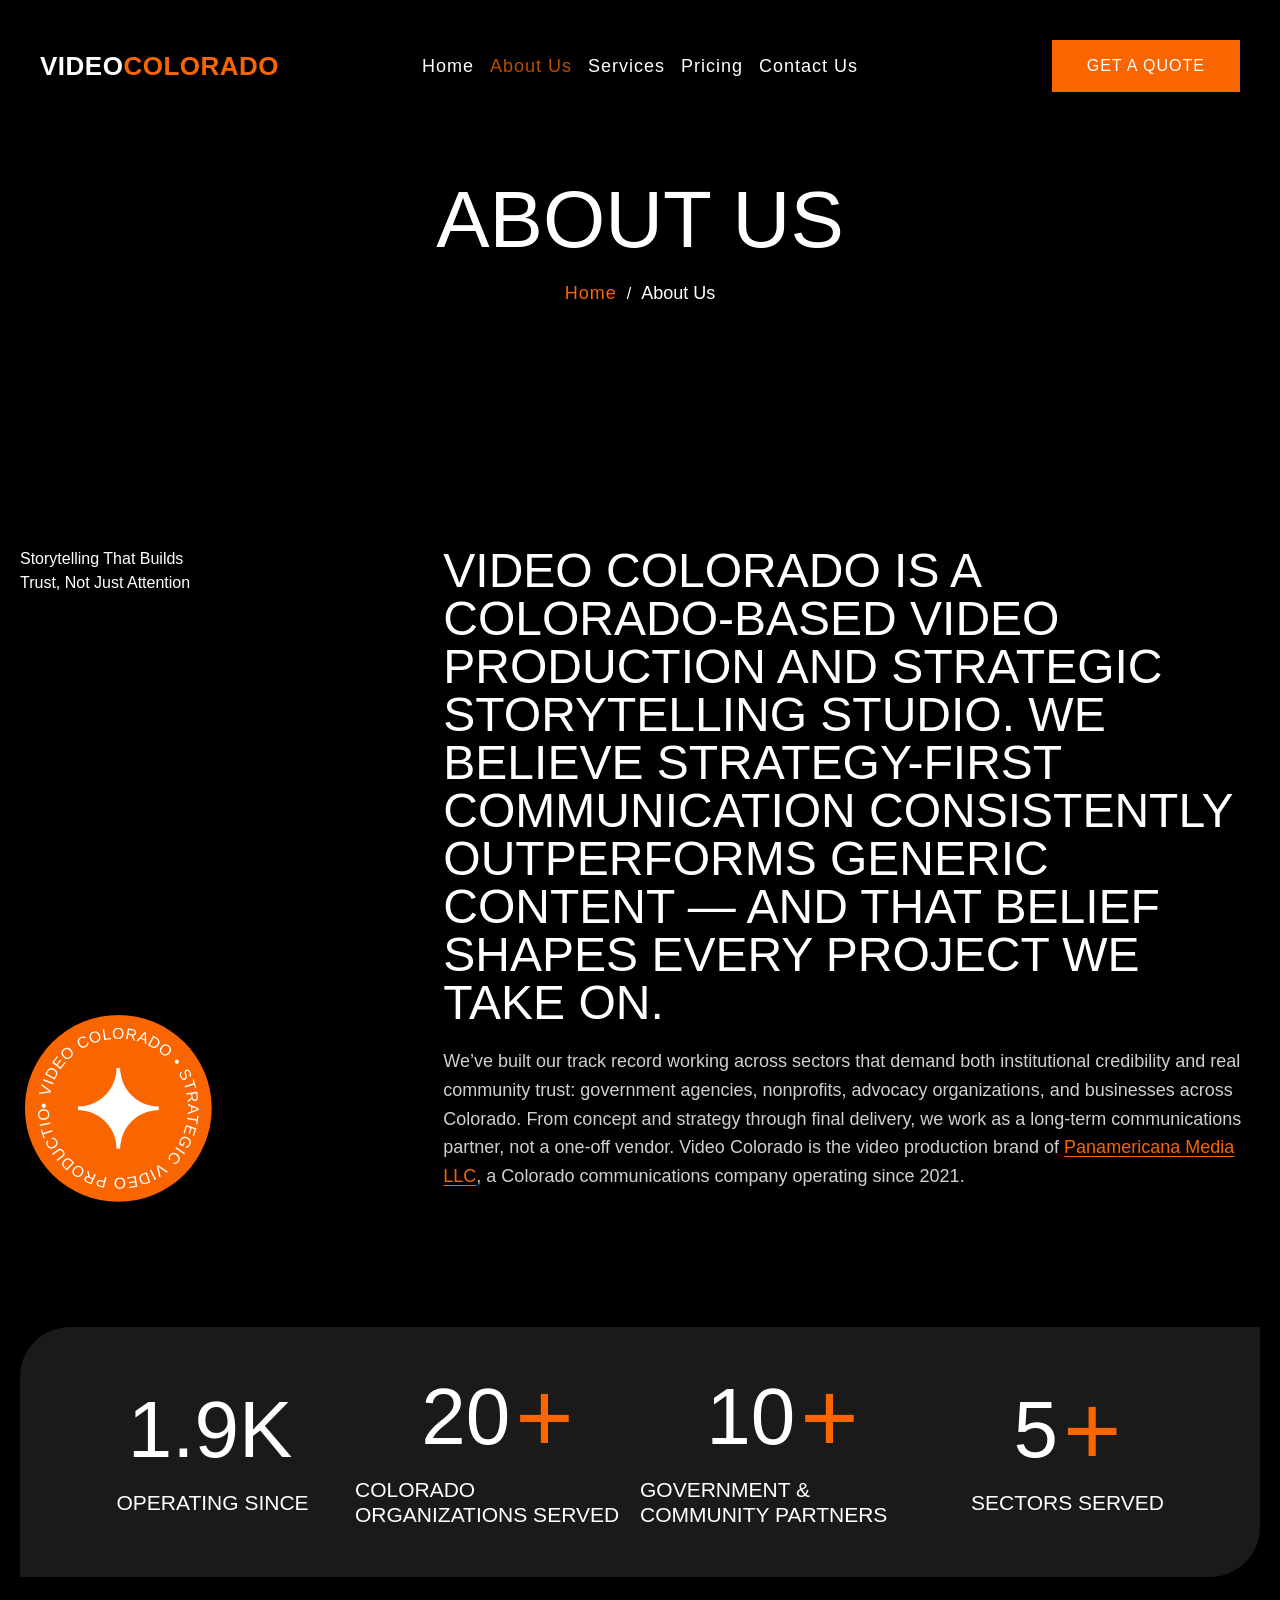
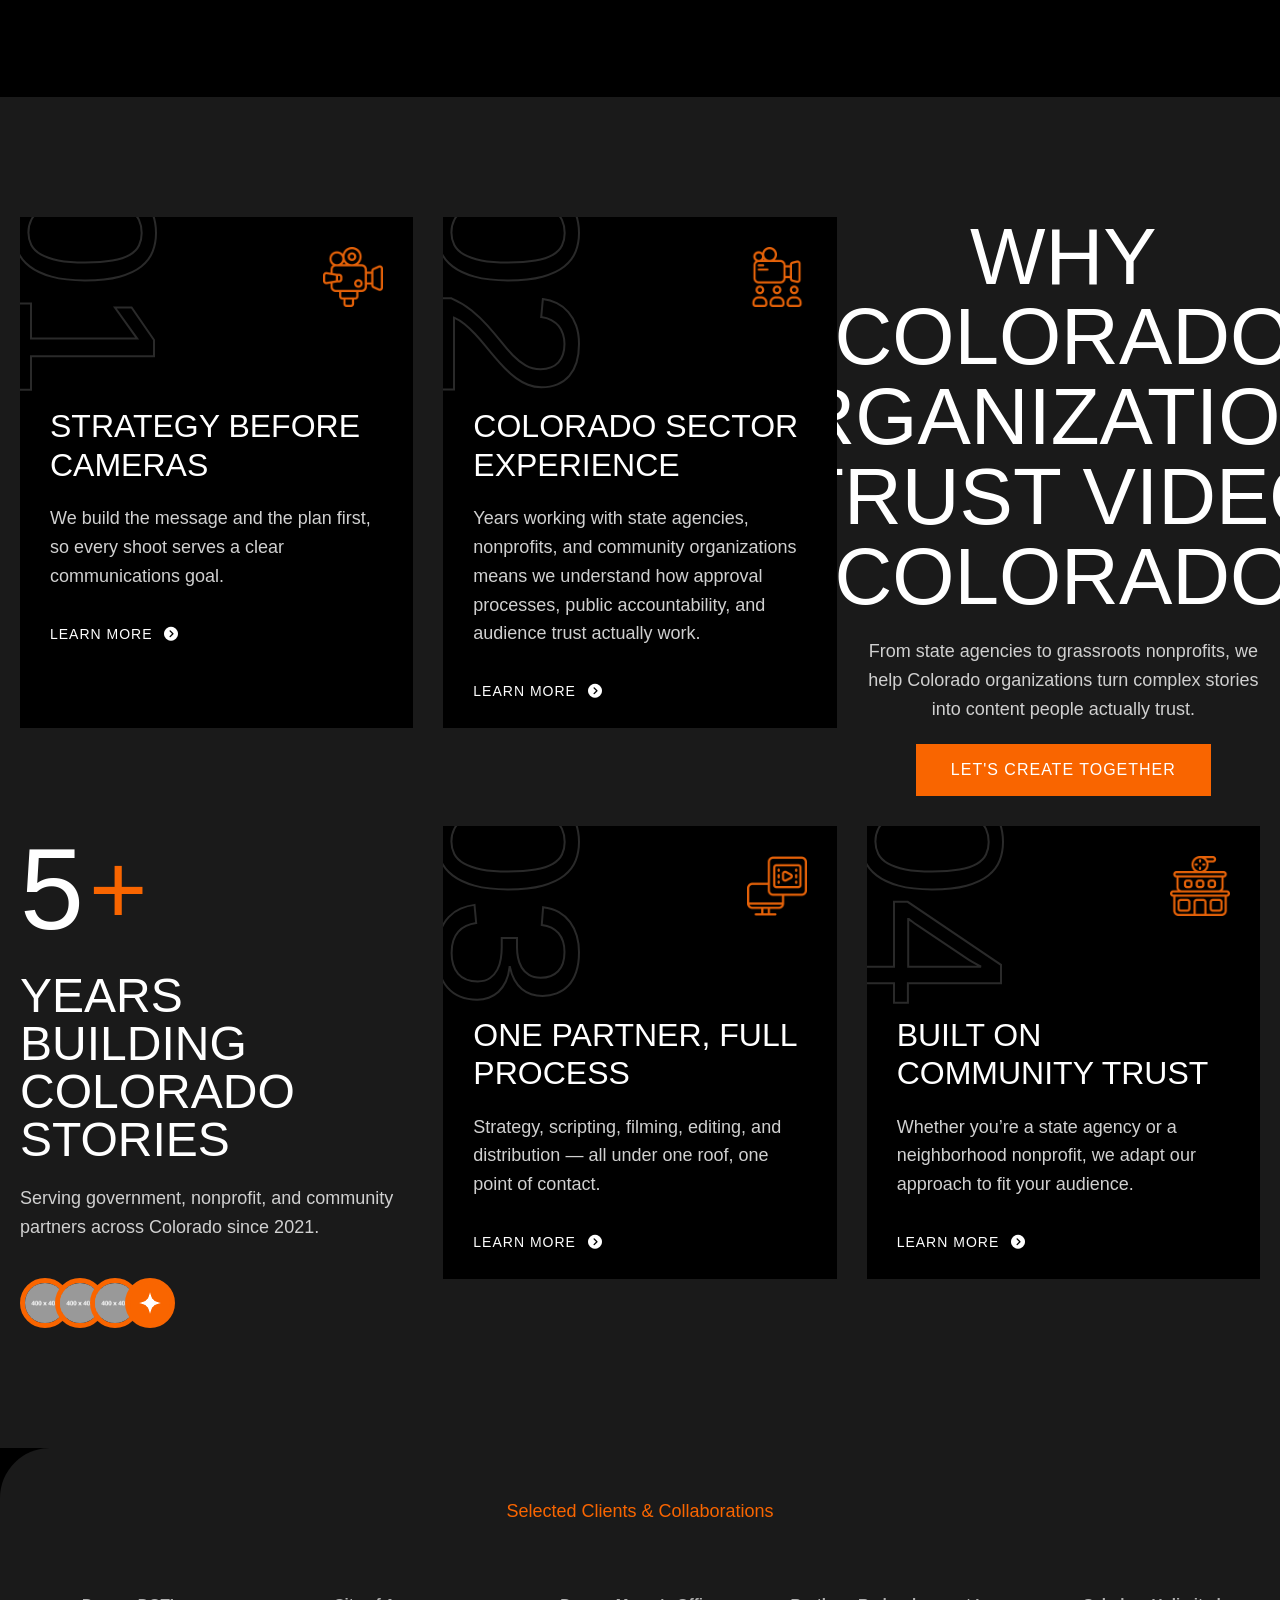
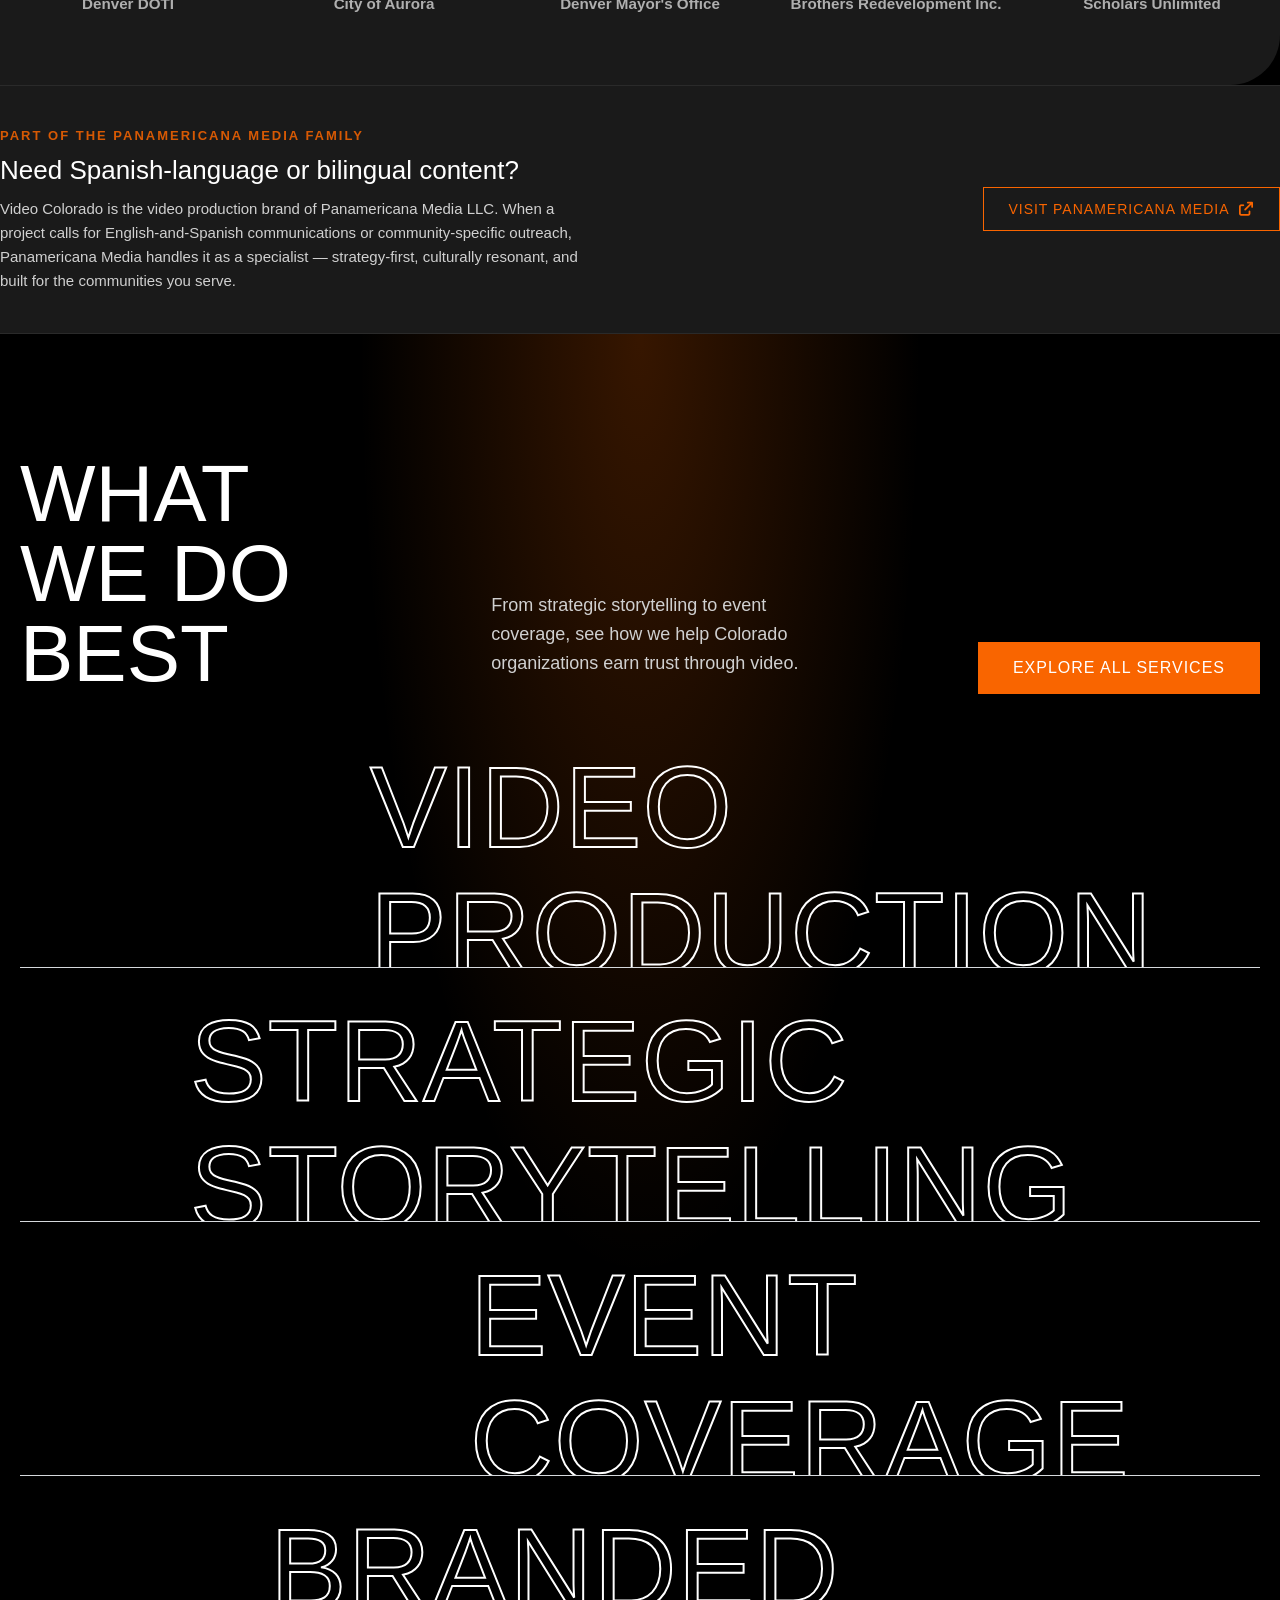
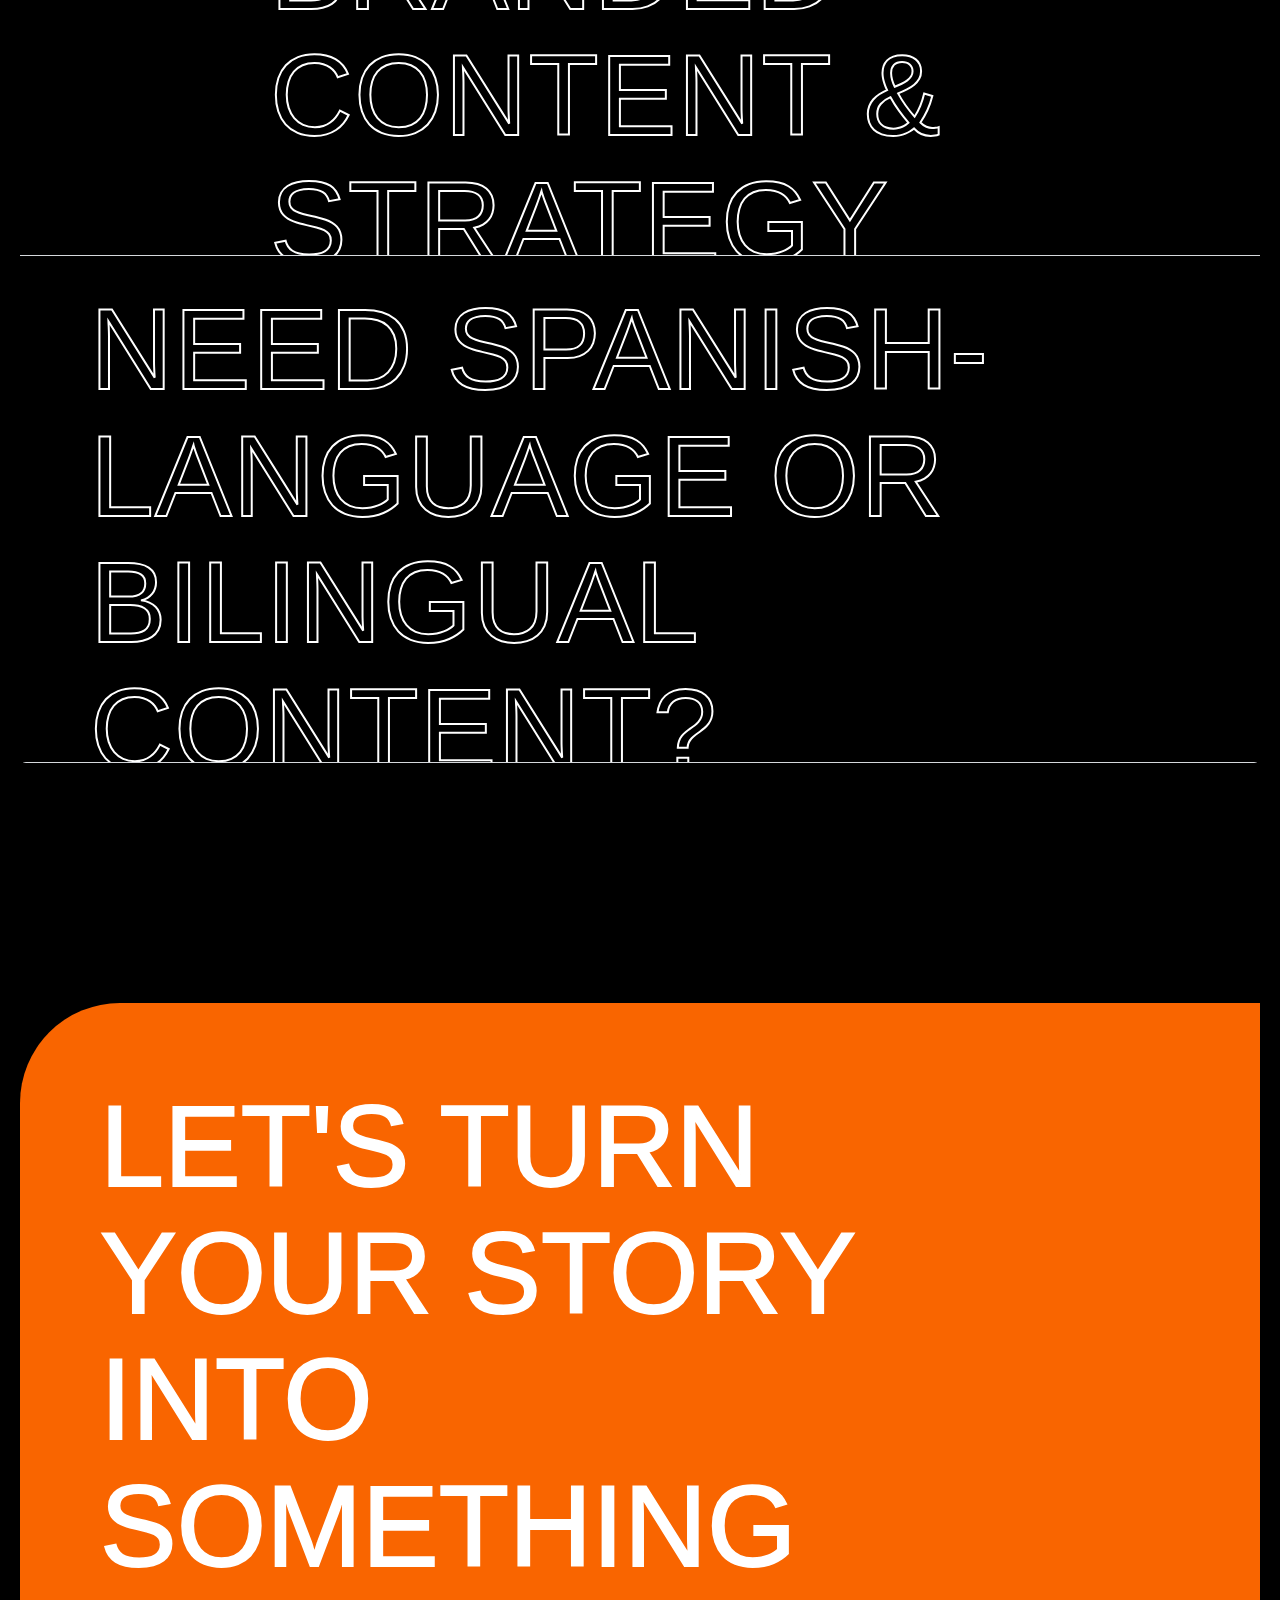
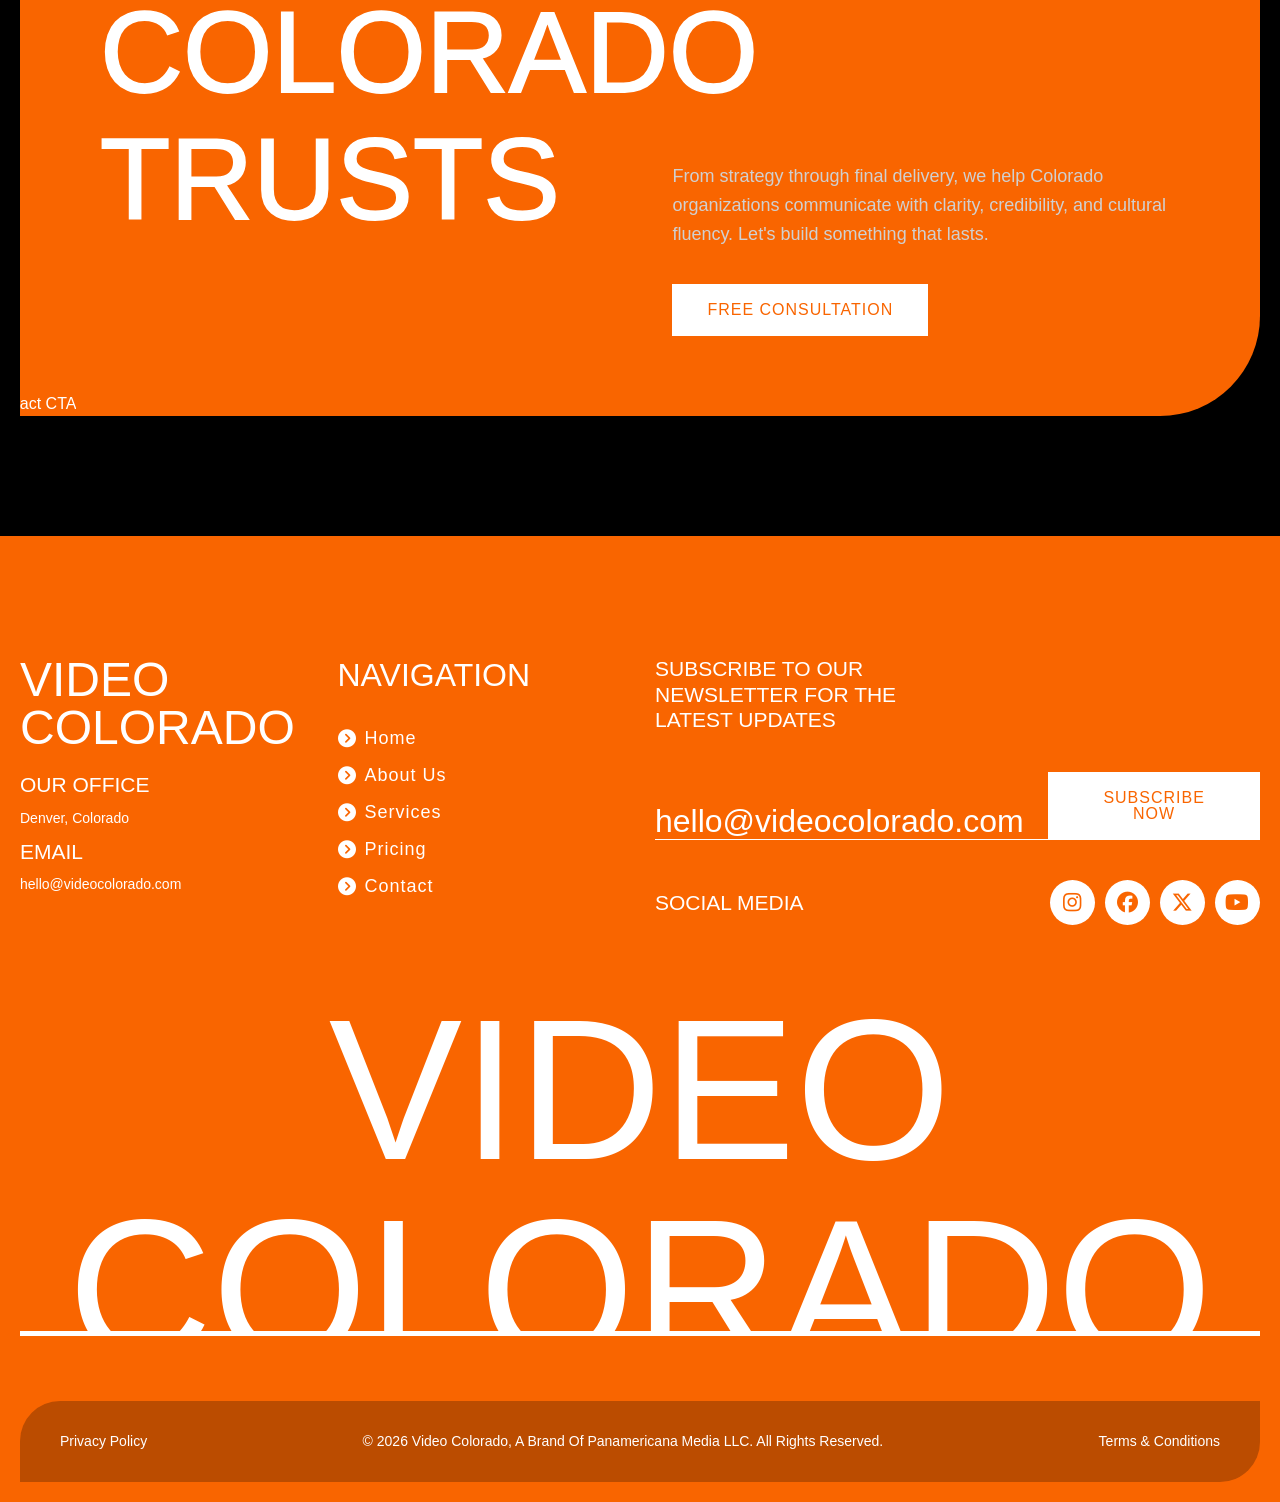
==== about.html @ 7380177c "Video Colorado Website En Version Website for Video Colorado, a DBA of Panamericana Media LLC focuse" ====
<!DOCTYPE html>
<html lang="en">
<head>
    <meta charset="UTF-8">
    <meta name="viewport" content="width=device-width, initial-scale=1.0">
    <title>About Us | Video Colorado</title>
    <link rel="stylesheet" href="./assets/css/main.css">
    <link rel="stylesheet" href="./assets/css/responsive.css">
    <link rel="icon" type="image/png" sizes="32x32" href="./assets/images/favicon-video-colorado-32.png">
    <link rel="apple-touch-icon" sizes="180x180" href="./assets/images/favicon-video-colorado-180.png">
</head>
<body>

    <!-- Header Section -->
    <header>
        <div class="navbar-container">
            <div class="hero-container">
                <nav class="navbar navbar-expand-lg">
                    <div class="navbar-nav-container">
                
                    <!-- Logo Container -->
                    <div class="logo-container">
                        <a class="navbar-brand fw-bold vc-wordmark" href="./index.html">
                            Video<span class="vc-wordmark-accent">Colorado</span>
                        </a>
                    </div>
                
                    <!-- Nav Link Container -->
                    <div class="nav-link-container">
                        <div class="collapse navbar-collapse" id="navbarNav">
                            <ul class="navbar-nav mx-auto">
                                <li class="nav-item">
                                    <a class="nav-link" href="./index.html">Home</a>
                                </li>
                                <li class="nav-item">
                                    <a class="nav-link" href="./about.html">About Us</a>
                                </li>
                                <li class="nav-item">
                                    <a class="nav-link" href="./services.html">Services</a>
                                </li>
                                <li class="nav-item">
                                    <a class="nav-link" href="./pricing.html">Pricing</a>
                                </li>
                                <li class="nav-item">
                                    <a class="nav-link" href="./contact.html">Contact Us</a>
                                </li>
                            </ul>
                        </div>
                    </div>
            
                    <button class="nav-btn" type="button" data-bs-toggle="collapse" data-bs-target="#navbarNav"
                        aria-controls="navbarNav" aria-expanded="false" aria-label="Toggle navigation">
                        <i class="fa-solid fa-bars"></i>
                    </button>
                
                    <!-- Navbar Social Container -->
                    <div class="navbar-cta-container">
                        <div>
                            <a href="./contact.html" class="btn btn-accent">Get a Quote</a>
                        </div>
                    </div>
                
                    </div>
                </nav>
            </div>
        </div>
    </header>

    <!-- Sidebar Section -->
    <aside>
        <div class="sidebar-overlay"></div>
        <div class="sidebar">
            <div class="sidebar-header">
                <div class="logo vc-wordmark">
                    Video<span class="vc-wordmark-accent">Colorado</span>
                </div>
                <button class="close-btn"><span>X</span></button>
            </div>
            <ul class="menu">
                <li><a href="./index.html">Home</a></li>
                <li><a href="./about.html">About Us</a></li>
                <li><a href="./services.html">Services</a></li>
                <li><a href="./pricing.html">Pricing</a></li>
                <li class="below-dropdown"><a href="./contact.html">Contact Us</a></li>
            </ul>
        </div>
    </aside>

    <!-- Main Section -->
    <main>
        <!-- Banner Inner Section -->
        <section class="section banner-inner about-banner">
            <div class="banner-overlay"></div>
            <div class="hero-container">
                <div class="banner-inner-container">
                    <h2>About Us</h2>
                    <nav class="breadcrumb">
                        <a href="./index.html" class="breadcrumb-item">Home</a>
                        <span class="separator">/</span>
                        <span class="breadcrumb-item current">About Us</span>
                    </nav>
                </div>
            </div>
        </section>

        <!-- About Section -->
        <section class="section">
            <div class="hero-container">
                <div class="row row-cols-md-2 row-cols-1 grid-spacer-3">
                    <div class="col col-md-4">
                        <div class="d-flex flex-row flex-md-column gspace-2 align-items-end align-items-md-start justify-content-between w-100 h-100">
                            <span class="about-tagline">
                                Storytelling That Builds Trust, Not Just Attention
                            </span>
    
                            <div class="about-circle-logo-container">
                                <div class="about__circle-logo">
                                    <svg viewBox="0 0 200 200" xmlns="http://www.w3.org/2000/svg" role="img" aria-labelledby="circleLogoTitle">
                                        <title id="circleLogoTitle">Video Colorado Logo</title>
                                        <defs>
                                            <path id="textcircle" d="M100,100 m-80,0 a80,80 0 1,1 160,0 a80,80 0 1,1 -160,0" />
                                        </defs>
                            
                                        <circle cx="100" cy="100" r="95"></circle>
                            
                                        <text dy="5">
                                            <textPath xlink:href="#textcircle" class="about__circle-logo-title" startOffset="0%">
                                                • VIDEO COLORADO • STRATEGIC VIDEO PRODUCTION • STORYTELLING THAT BUILDS TRUST
                                            </textPath>
                                        </text>
                            
                                        <g transform="translate(100 100)">
                                            <image
                                                href="./assets/images/Gp-1.png"
                                                class="about__circle-logo-image"
                                                width="160"
                                                height="160"
                                                x="-80"
                                                y="-80"
                                                preserveAspectRatio="xMidYMid meet"
                                            />
                                        </g>
                                    </svg>
                                </div>
                            </div>
                        </div>
                    </div>
                    <div class="col col-md-8">
                        <div class="d-flex flex-column gspace-2">
                            <h3>
                                Video Colorado is a Colorado-based video production and strategic storytelling studio.
                                We believe strategy-first communication consistently outperforms generic content &mdash; and that belief shapes every project we take on.
                            </h3>
                            <p>
                                We&rsquo;ve built our track record working across sectors that demand both institutional credibility and real community trust: government agencies, nonprofits, advocacy organizations, and businesses across Colorado.
                                From concept and strategy through final delivery, we work as a long-term communications partner, not a one-off vendor.
                                Video Colorado is the video production brand of <a href="https://www.panamericana.media" target="_blank" rel="noopener" class="accent-link">Panamericana Media LLC</a>, a Colorado communications company operating since 2021.
                            </p>
                        </div>
                    </div>
                </div>
            </div>
        </section>

        <!-- Achievement Section -->
        <section class="section pt-0">
            <div class="hero-container">
                <div class="achievement-container">
                    <div class="achievement-content">
                        <div class="achievement-stat-container">
                            <span class="achievement-stat counter" data-target="2021">00</span>
                            <span class="achievement-suffix"></span>
                        </div>
                        <h5>Operating Since</h5>
                    </div>
                    <div class="achievement-content">
                        <div class="achievement-stat-container">
                            <span class="achievement-stat counter" data-target="20">00</span>
                            <span class="achievement-suffix">+</span>
                        </div>
                        <h5>Colorado Organizations Served</h5>
                    </div>
                    <div class="achievement-content">
                        <div class="achievement-stat-container">
                            <span class="achievement-stat counter" data-target="10">00</span>
                            <span class="achievement-suffix">+</span>
                        </div>
                        <h5>Government &amp; Community Partners</h5>
                    </div>
                    <div class="achievement-content">
                        <div class="achievement-stat-container">
                            <span class="achievement-stat counter" data-target="5">00</span>
                            <span class="achievement-suffix">+</span>
                        </div>
                        <h5>Sectors Served</h5>
                    </div>
                </div>
            </div>
        </section>

        <!-- Why Trust Us Section -->
        <section class="section bg-accent-color-5">
            <div class="hero-container">
                <div class="d-flex flex-column gspace-3">
                    <div class="row row-cols-lg-2 row-cols-1 grid-spacer-3">
                        <div class="col col-lg-8 order-2 order-lg-1">
                            <div class="row row-cols-md-2 row-cols-1 grid-spacer-3">
                                <div class="col">
                                    <div class="card card-trust-us">
                                        <div class="card-number-wrapper">
                                            <div class="card-number">01</div>
                                        </div>
                                        <div class="trust-us-icon">
                                            <img src="./assets/images/Icon-5-1.png" alt="Trust Us Icon" class="img-fluid">
                                        </div>
                                        <div class="d-flex flex-column gspace-2">
                                            <h4>Strategy Before Cameras</h4>
                                            <p>We build the message and the plan first, so every shoot serves a clear communications goal.</p>
                                            <div class="trust-us-cta">
                                                <a href="./about.html">Learn More</a>
                                                <i class="fa-solid fa-chevron-circle-right"></i>
                                            </div>
                                        </div>
                                    </div>
                                </div>
                                <div class="col">
                                    <div class="card card-trust-us">
                                        <div class="card-number-wrapper">
                                            <div class="card-number">02</div>
                                        </div>
                                        <div class="trust-us-icon">
                                            <img src="./assets/images/Icon-6-1.png" alt="Trust Us Icon" class="img-fluid">
                                        </div>
                                        <div class="d-flex flex-column gspace-2">
                                            <h4>Colorado Sector Experience</h4>
                                            <p>Years working with state agencies, nonprofits, and community organizations means we understand how approval processes, public accountability, and audience trust actually work.</p>
                                            <div class="trust-us-cta">
                                                <a href="./about.html">Learn More</a>
                                                <i class="fa-solid fa-chevron-circle-right"></i>
                                            </div>
                                        </div>
                                    </div>
                                </div>
                            </div>
                        </div>
                        <div class="col col-lg-4 order-1 order-lg-2">
                            <div class="d-flex flex-column gspace-2 text-start text-lg-center align-items-start align-items-lg-center">
                                <h2>Why Colorado Organizations Trust Video Colorado</h2>
                                <p class="mb-0">From state agencies to grassroots nonprofits, we help Colorado organizations turn complex stories into content people actually trust.</p>
                                <div>
                                    <a href="./contact.html" class="btn btn-accent">Let's Create Together</a>
                                </div>
                            </div>
                        </div>
                    </div>

                    <div class="row row-cols-lg-2 row-cols-1 grid-spacer-3">
                        <div class="col col-lg-4 order-2 order-lg-1">
                            <div class="d-flex flex-column gspace-2 justify-content-end overflow-hidden h-100">
                                <span class="trust-us-stat-container">
                                    <span class="trust-us-stat counter" data-target="5">0</span>
                                    <span class="trust-us-suffix">+</span>
                                </span>
                                <h3>Years Building Colorado Stories</h3>
                                <p>Serving government, nonprofit, and community partners across Colorado since 2021.</p>
                                <div class="trustus-avatar-container">
                                    <div class="d-flex flex-row align-items-center">
                                        <img src="./assets/images/dummy-img-400x400.jpg" alt="Banner Avatar" class="banner-avatar">
                                        <img src="./assets/images/dummy-img-400x400.jpg" alt="Banner Avatar" class="banner-avatar">
                                        <img src="./assets/images/dummy-img-400x400.jpg" alt="Banner Avatar" class="banner-avatar">
                                        <img src="./assets/images/Gp-1.png" alt="Banner Avatar" class="banner-avatar">
                                    </div>
                                </div>
                            </div>
                        </div>
                        <div class="col col-lg-8 order-1 order-lg-2">
                            <div class="row row-cols-md-2 row-cols-1 grid-spacer-3">
                                <div class="col">
                                    <div class="card card-trust-us">
                                        <div class="card-number-wrapper">
                                            <div class="card-number">03</div>
                                        </div>
                                        <div class="trust-us-icon">
                                            <img src="./assets/images/Icon-7-1.png" alt="Trust Us Icon" class="img-fluid">
                                        </div>
                                        <div class="d-flex flex-column gspace-2">
                                            <h4>One Partner, Full Process</h4>
                                            <p>Strategy, scripting, filming, editing, and distribution &mdash; all under one roof, one point of contact.</p>
                                            <div class="trust-us-cta">
                                                <a href="./about.html">Learn More</a>
                                                <i class="fa-solid fa-chevron-circle-right"></i>
                                            </div>
                                        </div>
                                    </div>
                                </div>
                                <div class="col">
                                    <div class="card card-trust-us">
                                        <div class="card-number-wrapper">
                                            <div class="card-number">04</div>
                                        </div>
                                        <div class="trust-us-icon">
                                            <img src="./assets/images/Icon-8.png" alt="Trust Us Icon" class="img-fluid">
                                        </div>
                                        <div class="d-flex flex-column gspace-2">
                                            <h4>Built on Community Trust</h4>
                                            <p>Whether you&rsquo;re a state agency or a neighborhood nonprofit, we adapt our approach to fit your audience.</p>
                                            <div class="trust-us-cta">
                                                <a href="./about.html">Learn More</a>
                                                <i class="fa-solid fa-chevron-circle-right"></i>
                                            </div>
                                        </div>
                                    </div>
                                </div>
                            </div>
                        </div>
                    </div>
                </div>
            </div>
        </section>

        <!-- Team Section -->
        <!-- STAGED: only placeholder "Add Team Member" cards exist right now. Uncomment once real team
             names/photos/roles are ready, and add Crew back to the main nav (currently in team.html, unlinked). -->
        <!--
        <section class="section">
            <div class="hero-container overflow-visible">
                <div class="row row-cols-lg-2 row-cols-1 grid-spacer-y-5 grid-spacer-x-3">
                    <div class="col col-lg-4">
                        <div class="team-title-container">
                            <h2>Meet the Team Behind Video Colorado</h2>
                            <p>Experienced filmmakers, strategists, and storytellers focused on video production that earns real trust across Colorado.</p>
                            <div>
                                <a href="./team.html" class="btn btn-accent">View All Team</a>
                            </div>
                        </div>
                    </div>
                    <div class="col col-lg-8">
                        <div class="row row-cols-md-2 row-cols-1 grid-spacer-3">
                            <div class="col">
                                <div class="team-container">
                                    <div class="image-container team-image">
                                        <img src="./assets/images/dummy-img-600x600.jpg" alt="Team" class="img-fluid">
                                    </div>
                                    <div class="d-flex flex-row align-items-center justify-content-between gspace-2">
                                        <div class="d-flex flex-column">
                                            <h4>Add Team Member</h4>
                                            <p class="team-designation">Creative Director</p>
                                        </div>
                                        <div class="d-flex flex-row align-items-center gspace-1">
                                            <a href="https://www.instagram.com/" class="social-icon">
                                                <i class="fa-brands fa-instagram"></i>
                                            </a>
                                            <a href="https://www.facebook.com/" class="social-icon">
                                                <i class="fa-brands fa-facebook"></i>
                                            </a>
                                            <a href="https://www.x.com/" class="social-icon">
                                                <i class="fa-brands fa-x-twitter"></i>
                                            </a>
                                        </div>
                                    </div>
                                </div>
                            </div>
                            <div class="col">
                                <div class="team-container">
                                    <div class="image-container team-image">
                                        <img src="./assets/images/dummy-img-600x600.jpg" alt="Team" class="img-fluid">
                                    </div>
                                    <div class="d-flex flex-row align-items-center justify-content-between gspace-2">
                                        <div class="d-flex flex-column">
                                            <h4>Add Team Member</h4>
                                            <p class="team-designation">Director of Photography</p>
                                        </div>
                                        <div class="d-flex flex-row align-items-center gspace-1">
                                            <a href="https://www.instagram.com/" class="social-icon">
                                                <i class="fa-brands fa-instagram"></i>
                                            </a>
                                            <a href="https://www.facebook.com/" class="social-icon">
                                                <i class="fa-brands fa-facebook"></i>
                                            </a>
                                            <a href="https://www.x.com/" class="social-icon">
                                                <i class="fa-brands fa-x-twitter"></i>
                                            </a>
                                        </div>
                                    </div>
                                </div>
                            </div>
                            <div class="col">
                                <div class="team-container">
                                    <div class="image-container team-image">
                                        <img src="./assets/images/dummy-img-600x600.jpg" alt="Team" class="img-fluid">
                                    </div>
                                    <div class="d-flex flex-row align-items-center justify-content-between gspace-2">
                                        <div class="d-flex flex-column">
                                            <h4>Add Team Member</h4>
                                            <p class="team-designation">Bilingual Content Strategist</p>
                                        </div>
                                        <div class="d-flex flex-row align-items-center gspace-1">
                                            <a href="https://www.instagram.com/" class="social-icon">
                                                <i class="fa-brands fa-instagram"></i>
                                            </a>
                                            <a href="https://www.facebook.com/" class="social-icon">
                                                <i class="fa-brands fa-facebook"></i>
                                            </a>
                                            <a href="https://www.x.com/" class="social-icon">
                                                <i class="fa-brands fa-x-twitter"></i>
                                            </a>
                                        </div>
                                    </div>
                                </div>
                            </div>
                            <div class="col">
                                <div class="team-container">
                                    <div class="image-container team-image">
                                        <img src="./assets/images/dummy-img-600x600.jpg" alt="Team" class="img-fluid">
                                    </div>
                                    <div class="d-flex flex-row align-items-center justify-content-between gspace-2">
                                        <div class="d-flex flex-column">
                                            <h4>Add Team Member</h4>
                                            <p class="team-designation">Lead Video Editor</p>
                                        </div>
                                        <div class="d-flex flex-row align-items-center gspace-1">
                                            <a href="https://www.instagram.com/" class="social-icon">
                                                <i class="fa-brands fa-instagram"></i>
                                            </a>
                                            <a href="https://www.facebook.com/" class="social-icon">
                                                <i class="fa-brands fa-facebook"></i>
                                            </a>
                                            <a href="https://www.x.com/" class="social-icon">
                                                <i class="fa-brands fa-x-twitter"></i>
                                            </a>
                                        </div>
                                    </div>
                                </div>
                            </div>
                        </div>
                    </div>
                </div>
            </div>
        </section>
        -->

        <!-- Partner Section -->
        <section class="section p-0">
            <div class="hero-container overflow-hidden">
                <div class="partners-container">
                    <h5 class="partnership-title-content">
                        Selected Clients &amp; Collaborations
                    </h5>
                    <div class="overflow-hidden">
                        <div class="swiper swiperpartner">
                            <!-- Text-based client list (no real client logos available yet — replace with logo images once cleared for use) -->
                            <div class="swiper-wrapper">
                            <div class="swiper-slide"><span class="partner-name">Colorado Dept. of Transportation</span></div>
                            <div class="swiper-slide"><span class="partner-name">Denver DOTI</span></div>
                            <div class="swiper-slide"><span class="partner-name">City of Aurora</span></div>
                            <div class="swiper-slide"><span class="partner-name">Denver Mayor's Office</span></div>
                            <div class="swiper-slide"><span class="partner-name">Brothers Redevelopment Inc.</span></div>
                            <div class="swiper-slide"><span class="partner-name">Scholars Unlimited</span></div>
                            <div class="swiper-slide"><span class="partner-name">Latino Leadership Institute</span></div>
                            <div class="swiper-slide"><span class="partner-name">Jefferson Center for Mental Health</span></div>
                        </div>
                            <div class="swiper-pagination"></div>
                        </div>
                    </div>
                </div>
            </div>
        </section>


        <!-- Panamericana Media Bridge Section -->
        <section class="section-small pm-bridge-section">
            <div class="hero-container">
                <div class="pm-bridge-container">
                    <div class="pm-bridge-content">
                        <div class="pm-bridge-text">
                            <span class="pm-bridge-eyebrow">Part of the Panamericana Media family</span>
                            <h4 class="pm-bridge-heading">Need Spanish-language or bilingual content?</h4>
                            <p class="pm-bridge-body">Video Colorado is the video production brand of Panamericana Media LLC. When a project calls for English-and-Spanish communications or community-specific outreach, Panamericana Media handles it as a specialist &mdash; strategy-first, culturally resonant, and built for the communities you serve.</p>
                        </div>
                        <div class="pm-bridge-cta">
                            <a href="https://www.panamericana.media" target="_blank" rel="noopener" class="btn btn-pm-bridge">
                                Visit Panamericana Media
                                <i class="fa-solid fa-arrow-up-right-from-square"></i>
                            </a>
                        </div>
                    </div>
                </div>
            </div>
        </section>

        <!-- Service Section -->
        <section class="section service-content-banner">
            <div class="hero-container">
                <div class="d-flex flex-column gspace-5">
                    <div class="service-title-wrapper">
                        <div class="service-title-heading">
                            <h2>What We Do Best</h2>
                        </div>
                    
                        <div class="service-title-description">
                            <p>
                                From strategic storytelling to event coverage, see how we help Colorado organizations earn trust through video.
                            </p>
                        </div>
                    
                        <div class="service-title-cta">
                            <a href="./services.html" class="btn btn-accent">Explore All Services</a>
                        </div>
                    </div>
                      
                    <div class="accordion" id="serviceAccordion">
                        <div class="accordion-item service-acc-1">
                            <h2 class="accordion-header service-accordion-header">
                                <button class="accordion-button collapsed" type="button" data-bs-toggle="collapse" data-bs-target="#service1">
                                    Video Production
                                </button>
                            </h2>
                            <div id="service1" class="accordion-collapse collapse" data-bs-parent="#serviceAccordion">
                                <div class="accordion-body">
                                    <div class="service-content-container">
                                        <!-- YouTube clip range: data-start / data-end use seconds. Example: start="5" end="12" → plays 00:05 to 00:12 in a loop. -->
                                        <div class="service-video-bg" data-video-id="pVA0G01aDfk" id="service-video-1" data-start="4" data-end="20"></div>
                                        <div class="service-video-content">
                                            <div class="row row-cols-md-2 row-cols-1 grid-spacer-2">
                                                <div class="col col-md-9">
                                                    <div class="d-flex flex-column-reverse flex-lg-row gspace-2 justify-content-between w-100">
                                                        <div class="service-description-content">
                                                            <p class="mb-0">From concept and scripting to on-location filming, we handle every step of production for government agencies, nonprofits, and businesses across Colorado.</p>
                                                        </div>
                                                        <div class="service-tag-container">
                                                            <span class="service-tag">video production</span>
                                                            <span class="service-tag">on-location filming</span>
                                                            <span class="service-tag">government &amp; nonprofit</span>
                                                        </div>
                                                    </div>
                                                </div>
                                                <div class="col col-md-3">
                                                    <div class="d-flex flex-column align-items-end justify-content-center h-100">
                                                        <a href="./contact.html" class="btn btn-accent">Get a Quote</a>
                                                    </div>
                                                </div>
                                            </div>
                                        </div>
                                    </div>
                                </div>
                            </div>
                        </div>
                        <div class="accordion-item service-acc-2">
                            <h2 class="accordion-header service-accordion-header">
                                <button class="accordion-button collapsed" type="button" data-bs-toggle="collapse" data-bs-target="#service2">
                                    Strategic Storytelling
                                </button>
                            </h2>
                            <div id="service2" class="accordion-collapse collapse" data-bs-parent="#serviceAccordion">
                                <div class="accordion-body">
                                    <div class="service-content-container">
                                        <!-- YouTube clip range: data-start / data-end use seconds. Example: start="5" end="12" → plays 00:05 to 00:12 in a loop. -->
                                        <div class="service-video-bg" data-video-id="pVA0G01aDfk" id="service-video-2" data-start="20" data-end="40"></div>
                                        <div class="service-video-content">
                                            <div class="row row-cols-md-2 row-cols-1 grid-spacer-2">
                                                <div class="col col-md-9">
                                                    <div class="d-flex flex-column-reverse flex-lg-row gspace-2 justify-content-between w-100">
                                                        <div class="service-description-content">
                                                            <p class="mb-0">We start with strategy: who you&rsquo;re trying to reach, what they need to hear, and how to say it so it lands. Every video serves a communications goal first.</p>
                                                        </div>
                                                        <div class="service-tag-container">
                                                            <span class="service-tag">strategic storytelling</span>
                                                            <span class="service-tag">messaging strategy</span>
                                                            <span class="service-tag">narrative development</span>
                                                        </div>
                                                    </div>
                                                </div>
                                                <div class="col col-md-3">
                                                    <div class="d-flex flex-column align-items-start align-items-md-end justify-content-center h-100">
                                                        <a href="./contact.html" class="btn btn-accent">Get a Quote</a>
                                                    </div>
                                                </div>
                                            </div>
                                        </div>
                                    </div>
                                </div>
                            </div>
                        </div>
                        <div class="accordion-item service-acc-3">
                            <h2 class="accordion-header service-accordion-header">
                                <button class="accordion-button collapsed" type="button" data-bs-toggle="collapse" data-bs-target="#service3">
                                    Event Coverage
                                </button>
                            </h2>
                            <div id="service3" class="accordion-collapse collapse" data-bs-parent="#serviceAccordion">
                                <div class="accordion-body">
                                    <div class="service-content-container">
                                        <!-- YouTube clip range: data-start / data-end use seconds. Example: start="5" end="12" → plays 00:05 to 00:12 in a loop. -->
                                        <div class="service-video-bg" data-video-id="pVA0G01aDfk" id="service-video-3" data-start="40" data-end="60"></div>
                                        <div class="service-video-content">
                                            <div class="row row-cols-md-2 row-cols-1 grid-spacer-2">
                                                <div class="col col-md-9">
                                                    <div class="d-flex flex-column-reverse flex-lg-row gspace-2 justify-content-between w-100">
                                                        <div class="service-description-content">
                                                            <p class="mb-0">From press conferences to community celebrations, we capture the moments that matter and turn them into shareable, on-brand content fast.</p>
                                                        </div>
                                                        <div class="service-tag-container">
                                                            <span class="service-tag">event coverage</span>
                                                            <span class="service-tag">press events</span>
                                                            <span class="service-tag">live documentation</span>
                                                        </div>
                                                    </div>
                                                </div>
                                                <div class="col col-md-3">
                                                    <div class="d-flex flex-column align-items-start align-items-md-end justify-content-center h-100">
                                                        <a href="./contact.html" class="btn btn-accent">Get a Quote</a>
                                                    </div>
                                                </div>
                                            </div>
                                        </div>
                                    </div>
                                </div>
                            </div>
                        </div>
                        <div class="accordion-item service-acc-4">
                            <h2 class="accordion-header service-accordion-header">
                                <button class="accordion-button collapsed" type="button" data-bs-toggle="collapse" data-bs-target="#service4">
                                    Branded Content &amp; Strategy
                                </button>
                            </h2>
                            <div id="service4" class="accordion-collapse collapse" data-bs-parent="#serviceAccordion">
                                <div class="accordion-body">
                                    <div class="service-content-container">
                                        <!-- YouTube clip range: data-start / data-end use seconds. Example: start="5" end="12" → plays 00:05 to 00:12 in a loop. -->
                                        <div class="service-video-bg" data-video-id="pVA0G01aDfk" id="service-video-4" data-start="60" data-end="80"></div>
                                        <div class="service-video-content">
                                            <div class="row row-cols-md-2 row-cols-1 grid-spacer-2">
                                                <div class="col col-md-9">
                                                    <div class="d-flex flex-column-reverse flex-lg-row gspace-2 justify-content-between w-100">
                                                        <div class="service-description-content">
                                                            <p class="mb-0">We help organizations build a communications strategy first, then produce branded content that supports it &mdash; not the other way around.</p>
                                                        </div>
                                                        <div class="service-tag-container">
                                                            <span class="service-tag">branded content</span>
                                                            <span class="service-tag">communications strategy</span>
                                                            <span class="service-tag">campaign planning</span>
                                                        </div>
                                                    </div>
                                                </div>
                                                <div class="col col-md-3">
                                                    <div class="d-flex flex-column align-items-start align-items-md-end justify-content-center h-100">
                                                        <a href="./contact.html" class="btn btn-accent">Get a Quote</a>
                                                    </div>
                                                </div>
                                            </div>
                                        </div>
                                    </div>
                                </div>
                            </div>
                        </div>
                        <div class="accordion-item service-acc-5">
                            <h2 class="accordion-header service-accordion-header">
                                <button class="accordion-button collapsed" type="button" data-bs-toggle="collapse" data-bs-target="#service5">
                                    Need Spanish-Language or Bilingual Content?
                                </button>
                            </h2>
                            <div id="service5" class="accordion-collapse collapse" data-bs-parent="#serviceAccordion">
                                <div class="accordion-body">
                                    <div class="service-content-container">
                                        <div class="service-video-bg" data-video-id="pVA0G01aDfk" id="service-video-5" data-start="80" data-end="100"></div>
                                        <div class="service-video-content">
                                            <div class="row row-cols-md-2 row-cols-1 grid-spacer-2">
                                                <div class="col col-md-9">
                                                    <div class="d-flex flex-column-reverse flex-lg-row gspace-2 justify-content-between w-100">
                                                        <div class="service-description-content">
                                                            <p class="mb-0">When your project calls for Spanish-language or English-and-Spanish content, we work with Panamericana Media &mdash; a bilingual and bicultural communications specialist &mdash; to handle it right. Built for cultural resonance, not just word-for-word translation.</p>
                                                        </div>
                                                        <div class="service-tag-container">
                                                            <span class="service-tag">Spanish-language content</span>
                                                            <span class="service-tag">bilingual video</span>
                                                            <span class="service-tag">community outreach</span>
                                                        </div>
                                                    </div>
                                                </div>
                                                <div class="col col-md-3">
                                                    <div class="d-flex flex-column align-items-start align-items-md-end justify-content-center h-100">
                                                        <a href="https://www.panamericana.media" target="_blank" rel="noopener" class="btn btn-accent">Visit Panamericana Media</a>
                                                    </div>
                                                </div>
                                            </div>
                                        </div>
                                    </div>
                                </div>
                            </div>
                        </div>
                    </div>
                </div>
            </div>
        </section>

        <!-- Contact CTA Section -->
        <section class="section">
            <div class="hero-container">
                <div class="contact-cta-banner">
                    <div class="contact-cta-title-container">
                        <h2 class="contact-cta-title heading-fill">
                            Let's Turn Your Story Into Something Colorado Trusts
                        </h2>
                        <h2 class="contact-cta-title heading-stroke">
                            Let's Turn Your Story Into Something Colorado Trusts
                        </h2>
                    </div>
                    <div class="contact-cta-text-container">
                        <p>
                            From strategy through final delivery, we help Colorado organizations communicate with clarity, credibility, and cultural fluency. Let's build something that lasts.
                        </p>
                        <div>
                            <a href="./contact.html" class="btn btn-accent-primary">
                                Free Consultation
                            </a>
                        </div>
                    </div>

                    <div class="contact-cta-image">
                        <img src="./assets/images/dummy-img-600x800.jpg" alt="Contact CTA" class="img-fluid">
                    </div>
                </div>
            </div>
        </section>
    </main>

    <!-- Footer Section -->
    <footer>
        <div class="section-footer">
            <div class="hero-container">
                <div class="footer-container">
                    <div class="row row-cols-lg-3 row-cols-md-2 row-cols-1 grid-spacer-3">
                        <div class="col col-lg-3 col-md-6">
                            <div class="d-flex flex-column gspace-2">
                                <h3>Video Colorado</h3>
                                <div class="d-flex flex-column gspace-1">
                                    <h5>Our Office</h5>
                                    <div class="footer-info-container">
                                        <span class="footer-info">Denver, Colorado</span>
                                    </div>
                                    <div class="footer-info-container">
                                        <h5>Email</h5>
                                        <span class="footer-info">hello@videocolorado.com</span>
                                    </div>
                                </div>
                            </div>
                        </div>
                        <div class="col col-lg-3 col-md-6">
                            <div class="d-flex flex-column gspace-3">
                                <h4>Navigation</h4>
                                <ul class="chevron-circle-list">
                                    <li><a href="./index.html">Home</a></li>
                                    <li><a href="./about.html">About Us</a></li>
                                    <li><a href="./services.html">Services</a></li>
                                    <li><a href="./pricing.html">Pricing</a></li>
                                    <li><a href="./contact.html">Contact</a></li>
                                </ul>
                            </div>
                        </div>
                        <div class="col col-lg-6 col-md-12">
                            <div class="footer-newsletter-container">
                                <h5 class="container-title">Subscribe to our newsletter for the latest updates</h5>
                                <div id="newsletter-success" class="alert success hidden">
                                    <span class="check-icon"><i class="fa-solid fa-2xl fa-check"></i></span>
                                    <p class="text-center">Thank you! Form submitted successfully.</p>
                                </div>
                            
                                <div id="newsletter-error" class="alert error hidden">
                                    <span class="cross-icon"><i class="fa-solid fa-2xl fa-xmark"></i></span>
                                    <p class="text-center">Oops! Form submission failed. Please try again.</p>
                                </div>
                                <form id="newsletter-form" action="./assets/php/submit-newsletter.php" class="form" method="post">
                                    <input type="email" id="newsletter" name="email" placeholder="hello@videocolorado.com">
                                    <button type="submit" class="btn btn-accent-primary">Subscribe Now</button>
                                </form>
            
                                <div class="d-flex flex-row gspace-1 align-items-center w-100 justify-content-between flex-wrap">
                                    <h5>Social Media</h5>
                                    <div class="social-footer-container">
                                        <a href="https://www.instagram.com/" class="footer-icon">
                                            <i class="fa-brands fa-instagram"></i>
                                        </a>
                                        <a href="https://www.facebook.com/" class="footer-icon">
                                            <i class="fa-brands fa-facebook"></i>
                                        </a>
                                        <a href="https://www.x.com/" class="footer-icon">
                                            <i class="fa-brands fa-x-twitter"></i>
                                        </a>
                                        <a href="https://www.youtube.com/" class="footer-icon">
                                            <i class="fa-brands fa-youtube"></i>
                                        </a>
                                    </div>
                                </div>
                            </div>
                        </div>
                    </div>
                    <div class="footer-title-container">
                        <span class="footer-title">Video Colorado</span>
                    </div>
                    <div class="footer-copyright-container">
                        <a href="#" class="legallink">Privacy Policy</a>
                        <span class="copyright">© 2026 Video Colorado, a brand of Panamericana Media LLC. All rights reserved.</span>
                        <a href="#" class="legallink">Terms & Conditions</a>
                    </div>
                </div>
            </div>
        </div>
    </footer>

    <script src="./assets/js/vendor/jquery.min.js"></script>
    <script src="./assets/js/vendor/bootstrap.bundle.min.js"></script>
    <script src="./assets/js/vendor/swiper-bundle.min.js"></script>
    <script src="./assets/js/script.js"></script>
    <script src="./assets/js/swiper-script.js"></script>
    <script src="./assets/js/submit-form.js"></script>
    <script src="./assets/js/video_embedded.js"></script>
</body>
</html>
---- assets/css/main.css ----
/*-----------------------------------------------
Template Name: Montra - Film & Video Production HTML Bootstrap Template
Author:  https://themeforest.net/user/fox_creation
Description: Montra is a modern and elegant HTML5 Bootstrap template designed for Film & Video Production Studios. This creative template is perfect for any business or service related to film studios, video production, videography, filmmaking, movie creation, film agencies, video editing, production houses, creative studios, short films, cinematic projects, video portfolios, and all other Film & Video Production websites. It provides a clean layout, professional design, and smooth user experience to help showcase your visual projects in the best way possible.

Version: 1.0.0
-----------------------------------------------*/

/*--------------------------------------------------------------
# MAIN STYLESHEET – TABLE OF CONTENTS
--------------------------------------------------------------*/

/* 01. Import Vendor
/* 02. Global Settings
/* 03. Keyframes Animation
/* 04. Base Style
/* 05. Base Section
/* 06. Base Container
/* 07. Font & Color Styles
/* 08. Button Styles
/* 09. Card Styles
/* 10. Image Styles
/* 11. Header Styles
/* 12. Sidebar Styles
/* 13. Form Styles
/* 14. Banner Styles
/* 15. Heading Style
/* 16. Breadcrumb Styles
/* 17. About Style
/* 18. Achievement Style
/* 19. Project Styles
/* 20. Project Detail Style
/* 21. Video Modal Styles
/* 22. Core Service Styles
/* 23. Service Style
/* 24. Service Detail Style
/* 25. Icon Styles
/* 26. Custom List Style
/* 27. Trust Us Style
/* 28. Testimonial Styles
/* 29. Pricing Style
/* 30. Contact CTA Styles
/* 31. Team Style
/* 32. Partners Styles
/* 33. Notfound Page Style
/* 34. FAQs Style
/* 35. Blog Styles
/* 36. Blog Post Styles
/* 37. Contact Style
/* 38. Maps Style
/* 39. Footer Style
/* 40. Accordion Styles
        40.1 Service Accordion
        40.2 FAQ Accordion
/* 41. Spacing Styles
        41.1 Flexbox Spacing
        42.2 Grid Spacing
--------------------------------------------------------------*/

/* 01. Import Vendor */
@import url('../webfonts/font-family-anton.css');
@import url('../webfonts/font-family-inter.css');
@import url('../css/vendor/bootstrap.min.css');
@import url('../css/vendor/fontawesome.css');
@import url('../css/vendor/solid.css');
@import url('../css/vendor/regular.css');
@import url('../css/vendor/brands.css');
@import url('../css/vendor/swiper-bundle.min.css');

/* 02. Global Settings */

:root{
    --primary: #FFFFFF;
    --secondary: #000000;
    --text-color: #D0D0D0;
    --accent-color: #F96500;
    --accent-color-2: #BB4C00;
    --accent-color-3: #2A2A2A;
    --accent-color-4: #02010100;
    --accent-color-5: #1A1A1A;
    --accent-color-6: #d5d8dc;
    --accent-color-7: #D0D0D0;
    --accent-color-8: #FFFFFF75;
    --accent-video-modal: #00000073;
    --accent-sidebar-overlay: #33333380;
    --font-family-1: "Anton", sans-serif;
    --font-family-2: "Inter", sans-serif;
}

/* 03. Keyframes Animation */


@property --progress {
    syntax: '<integer>';
    inherits: true;
    initial-value: 0;
}

@keyframes load {
    to {
        --progress: var(var(--value))
    }
}

@keyframes ripple {
    from {
        opacity: 1;
        transform: scale3d(1, 1, 1);
        transform-origin: center;
        border-width: 0px;
    }

    to {
        opacity: 0;
        transform: scale3d(1.7, 1.7, 1.8);
        transform-origin: center;
        border-width: 13px;
    }
}

@keyframes fade-in-left {
    0% {
        opacity: 0;
        transform: translateX(-100px);
    }
    100% {
        opacity: 1;
        transform: translateX(0);
    }
}

@keyframes circle-spin {
    from {
      transform: rotate(0deg);
    }
    to {
      transform: rotate(360deg);
    }
  }

/* 04. Base Style */

*{
    margin: 0;
    padding: 0;
    box-sizing: border-box;
}

body{
    font-family: var(--font-family-2);
    font-size: 16px;
    color: var(--primary);
    background-color: var(--secondary);
}

h1{
    font-size: 115px;
    font-weight: 400;
    text-transform: uppercase;
    line-height: 1.1em;
}

h2{
    font-size: 80px;
    font-weight: 400;
    text-transform: uppercase;
    line-height: 1em;
}

h3{
    font-size: 48px;
    font-weight: 500;
    text-transform: uppercase;
    line-height: 1em;
}

h4{
    font-size: 32px;
    font-weight: 500;
    text-transform: uppercase;
    line-height: 1.2em;
}
h5{
    font-size: 21px;
    font-weight: 500;
    text-transform: uppercase;
    line-height: 1.2em;
}
h6{
    font-size: 18px;
    font-weight: 400;
    text-transform: uppercase;
    line-height: 1;
}

h1, h2, h3, h4, h5, h6{
    font-family: var(--font-family-1);
    margin-bottom: 0;
}

p{
    font-family: var(--font-family-2);
    font-size: 18px;
    font-weight: 400;
    line-height: 1.6em;
    color: var(--text-color);
}

button, a{
    font-family: var(--font-family-1);
    font-size: 16px;
    font-weight: 500;
    text-transform: uppercase;
    line-height: 1em;
    letter-spacing: 1px;
    text-decoration: none;
}

ul{
    list-style: none;
}

/* 05. Base Section */

.section{
    padding: 120px 20px 120px 20px;
}

.section-banner-home{
    padding: 0px;
    position: relative;
    overflow: hidden;
}

.section-core-service{
    padding: 120px 20px 120px 20px;
    position: relative;
    overflow-x: clip;
    overflow-y: visible;
}

.section-small{
    padding: 0px 0px 0px 0px;
}

.section-footer{
    padding: 120px 20px 20px 20px;
    background-color: var(--accent-color);
    color: var(--primary);
}

/* 06. Base Container */

.hero-container{
    max-width: 1280px;
    margin-left: auto;
    margin-right: auto;
    width: 100%;
}

/* 07. Font & Color Styles */

.font-family-1{
    font-family: var(--font-family-1);
}

.font-family-2{
    font-family: var(--font-family-2);
}

.accent-color{
    color: var(--accent-color);
}

.bg-accent-color{
    background-color: var(--accent-color);
}

.bg-accent-color-5{
    background-color: var(--accent-color-5);
}

/* 08. Button Styles */

.btn{
    display: inline-flex;
    flex-direction: row;
    align-items: center;
    font-family: var(--font-family-1);
    font-size: 16px;
    font-weight: 500;
    text-transform: uppercase;
    line-height: 1em;
    letter-spacing: 1px;
    text-decoration: none;
    text-align: center;
    border-radius: 0px;
    padding: 17px 34px 17px 34px;
    transition: all 300ms;
}

.btn-accent{
    background-color: var(--accent-color);
    color: var(--primary);
}

.btn-accent:hover{
    background-color: var(--accent-color-2);
}

.btn-accent-primary{
    background-color: var(--primary);
    color: var(--accent-color);
}

.btn-accent-primary:hover{
    background-color: var(--accent-color-2);
    color: var(--primary);
}

.btn-service-detail-cta{
    width: 70px;
    min-height: 70px;
    border-radius: 50%;
    background-color: var(--primary);
    color: var(--accent-color);
    transform: rotateZ(-45deg);
    display: flex;
    flex-direction: row;
    justify-content: center;
    align-self: center;
    transition: all 300ms
}

.btn-service-detail-cta:hover{
    background-color: var(--primary);
    color: var(--accent-color);
    transform: rotate(0deg);
}

.btn-pricing{
    justify-content: center;
}

/* 09. Card Styles */

.card{
    border: none;
    border-radius: 0px;
}

.card-core-service{
    width: 48.5%;
    display: flex;
    flex-direction: column;
    gap: 50px 50px;
    padding: 30px 30px 30px 30px;
    background-color: var(--accent-color-3);
    color: var(--primary);
}

.card-core-service.highlight-core{
    background-color: var(--accent-color);
}

.card-core-service:nth-child(even){
    margin-bottom: -46px;
}

.card-trust-us{
    background-color: var(--secondary);
    color: var(--primary);
    display: flex;
    flex-direction: column;
    gap: 100px;
    padding: 30px 30px 30px 30px;
    width: auto;
    height: 100%;
    position: relative;
    overflow: hidden;
    z-index: 1;
}

.card-trust-us .card-number-wrapper{
    display: flex;
    flex-direction: row;
    position: absolute;
    top: -30px;
    left: -45px;
    width: 220px;
    transform: rotateZ(90deg);
}

.card-trust-us .card-number{
    font-family: var(--font-family-1);
    font-size: 200px;
    line-height: 1em;
    -webkit-text-stroke-width: 2px;
    stroke-width: 2px;
    -webkit-text-stroke-color: var(--accent-color-3);
    stroke: var(--accent-color-3);
    color: var(--accent-color-4);
}

.card-pricing{
    background-color: var(--accent-color-5);
    color: var(--primary);
    padding: 30px 30px 30px 30px;
    display: flex;
    flex-direction: column;
    gap: 20px 20px;
}

.card-testimonial{
    background-color: var(--accent-color-3);
    color: var(--primary);
    display: flex;
    flex-direction: column;
    gap: 20px;
    padding: 30px 30px 30px 30px;
}

.card-testimonial .testimonial-designation{
    font-family: var(--font-family-2);
    font-size: 14px;
    font-weight: 500;
    line-height: 1.5em;
    color: var(--accent-color);
    margin: 0px;
}

.card-post-quote{
    background-color: var(--accent-color-3);
    color: var(--primary);
    display: flex;
    flex-direction: row;
    gap: 20px;
    padding: 50px 50px 50px 50px;
}

.card-blog{
    background-color: var(--accent-color-3);
    color: var(--primary);
    display: flex;
    flex-direction: column;
    gap: 0px;
    position: relative;
    overflow: hidden;
}

.card-blog:hover .blog-image img{
    transform: scale(1.05) rotate(2deg);
    opacity: 0.8;
}

.card-blog-content{
    position: relative;
    display: flex;
    flex-direction: column;
    gap: 20px;
    padding: 30px 30px 30px 30px;
}

.card-blog .blog-title{
    color: var(--primary);
    font-family: var(--font-family-1);
    font-size: 32px;
    font-weight: 500;
    text-transform: uppercase;
    line-height: 1.2em;
    letter-spacing: normal;
    transition: all 300ms;
}

.card-blog .blog-title:hover{
    color: var(--accent-color);
}

.card-blog-post{
    background-color: var(--accent-color-5);
    color: var(--primary);
    display: flex;
    flex-direction: column;
    gap: 20px 20px;
    padding: 30px 30px 30px 30px;
}

.card-service-detail-include{
    background-color: var(--accent-color-3);
    color: var(--primary);
    display: flex;
    flex-direction: column;
    gap: 20px 20px;
    justify-content: center;
    padding: 30px 30px 30px 30px;
    width: auto;
    height: 100%;
}

.card-service-detail-include.cta-card{
    background-color: var(--accent-color);
}

.card-project-detail{
    background-color: var(--accent-color-5);
    color: var(--primary);
    display: flex;
    flex-direction: column;
    gap: 20px 20px;
    padding: 30px 30px 30px 30px;
}

.card-contact-form{
    display: flex;
    flex-direction: column;
    gap: 30px 30px;
    background-color: var(--accent-color-5);
    color: var(--primary);
    padding: 40px 40px 40px 40px;
}

/* 10. Image Styles */

.image-container{
    width: 100%;
    height: 100%;
    overflow: hidden;
    border-radius: 0px;
    position: relative;
    overflow: hidden;
}
.image-container img{
    max-width: 100%;
    height: auto;
    object-fit: cover;
    object-position: center center;
}

.team-image img{
    width: 100%;
    height: 430px;
}

.core-service-image{
    width: 40%;
    position: absolute;
    left: 0;
    bottom: 0;
}

.testimonial-image{
    display: block;
    width: 60px;
    min-height: auto;
    border: 3px solid var(--accent-color);
    border-radius: 100px;
    position: relative;
    overflow: hidden;
}

.partner-image{
    max-width: 100%;
    height: auto;
    opacity: 0.5;
    transition: all 300ms;
}

.blog-image img{
    opacity: 1;
    transition: all 300ms;
}

.post-image img{
    width: 100%;
    height: 420px;
}

.partner-image:hover{
    opacity: 1;
}

.service-detail-ideal-img img{
    width: 100%;
    height: 335px;
    object-fit: cover;
    object-position: center;
}

/* 11. Header Styles */


.navbar-container {
    padding: 20px 20px 0px 20px;
    position: absolute;
    top: 0;
    left: 50%;
    width: 100%;
    transform: translateX(-50%);
    z-index: 10;
}

.navbar{
    background-color: transparent;
    border-radius: 20px 20px 20px 20px;
    position: relative;
    padding: 0px;
    z-index: 1;
}

.navbar-nav-container{
    display: flex;
    flex-direction: row;
    align-items: center;
    justify-content: space-between;
    width: 100%;
    padding: 20px 20px 20px 20px;
}

.navbar-nav{
    flex-wrap: wrap;
    justify-content: center;
}

.navbar .logo-container{
    width: 18%;
    display: flex;
    flex-direction: column;
    justify-content: center;
}

.navbar .logo-container img{
    width: 100%;
}

/* Temporary text-based wordmark — swap for a real Video Colorado logo file when ready */
.vc-wordmark{
    font-family: var(--font-family-1);
    font-size: 26px;
    font-weight: 400;
    text-transform: uppercase;
    letter-spacing: 0.5px;
    color: var(--primary);
    white-space: nowrap;
    line-height: 1em;
}

.vc-wordmark-accent{
    color: var(--accent-color);
}

.sidebar-header .vc-wordmark{
    font-size: 22px;
}

.navbar .nav-link-container{
    width: 64%;
    display: flex;
    flex-direction: column;
    justify-content: center;
    align-items: center;
}

.nav-link{
    font-family: var(--font-family-2);
    font-size: 18px;
    font-weight: 500;
    line-height: 1em;
    text-transform: capitalize;
    color: var(--primary);
    padding: 15px 15px 15px 15px;
}

.nav-link:hover{
    color: var(--accent-color);
}

.nav-link:focus,
.nav-link.active,
.navbar-nav .nav-link.show{
    color: var(--accent-color-2) !important;
}

.dropdown-menu {
    background-color: var(--accent-color-3);
    color: var(--primary);
    border-radius: 0;
    border: none;
    padding: 0;
    overflow: hidden;
    margin-top: 1.125em !important;
    border-radius: 0px;
    -webkit-box-shadow: 0 10px 30px 0 rgba(45, 45, 45, .2);
    box-shadow: 0 10px 30px 0 rgba(45, 45, 45, .2);
}

.dropdown-item{
    font-family: var(--font-family-2);
    font-size: 18px;
    font-weight: 00;
    line-height: 1em;
    text-transform: capitalize;
    color: var(--primary);
    transition: all 300ms;
    padding: 15px 15px 15px 15px;
}

.dropdown-item:hover,
.dropdown-item.active{
    background-color: var(--accent-color-3);
    color: var(--accent-color);
}

.dropdown-toggle::after {
    display: none !important;
}

.navbar-cta-container{
    width: 18%;
    display: flex;
    flex-direction: column;
    justify-content: center;
    align-items: flex-end;
}

.nav-btn{
    display: none;
    padding: 16px 16px;
    background-color: var(--accent-color);
    color: var(--primary);
    box-shadow: none;
    transition: all 300ms ease;
    border: none;
    border-radius: 0px 0px 0px 0px;
    box-shadow: none;
    font-size: 18px;
}

.nav-btn:hover{
    background-color: var(--primary);
    color: var(--accent-color);
}

/* 12. Sidebar Styles */

.sidebar-overlay{
    position: fixed;
    top: 0;
    left: -100%;
    width: 100%;
    height: 100%;
    min-height: 100vh;
    background: var(--accent-sidebar-overlay);
    transition: left 0.4s ease-in-out;
    z-index: 10;
}

.sidebar-overlay.active{
    left: 0;
}

.sidebar {
    position: fixed;
    top: 0;
    left: -300px;
    width: 300px;
    height: 100%;
    background: var(--secondary);
    color: var(--primary);
    transition: transform 0.4s ease-in-out;
    z-index: 1000;
    overflow-y: auto;
    max-height: 100vh;
    padding: 0px 16px 0px 5px;
}

.sidebar.active{
    transform: translateX(300px);
}

.sidebar-header {
    display: flex;
    flex-direction: row;
    justify-content: space-between;
    align-items: center;
    padding: 20px 20px 20px 20px;
}

.sidebar-header .logo {
    width: 75%;
}

.close-btn {
    display: inline-block;
    justify-content: center;
    background-color: var(--accent-color);
    border-radius: 8px 8px 8px 8px;
    color: var(--primary);
    font-weight: 600;
    position: relative;
    font-family: var(--font-family-2);
    font-size: 16px;
    cursor: pointer;
    padding: 8px 18px;
    transition: all 300ms;
    border: none;
    outline: none;
}

.close-btn:hover{
    background-color: var(--primary);
    color: var(--accent-color);
}

.menu {
    list-style: none;
    padding: 0;
    margin-top: 20px;
}

.menu li {
    padding: 10px 15px 10px 15px;
}

.menu a {
    color: var(--primary);
    text-decoration: none;
    display: block;
    border-radius: 5px;
    transition: 0.3s;
    font-family: var(--font-family-2);
    text-transform: capitalize;
    font-size: 16px;
    font-weight: 500;
    line-height: 1.5em;
    letter-spacing: 0px;
}

.menu a:hover,
.menu a.active,
.menu a:focus {
    color: var(--accent-color);
}

.sidebar-dropdown .dropdown-header {
    display: flex;
    justify-content: flex-start;
    align-items: center;
}

.sidebar-dropdown-btn {
    background: none;
    border: none;
    color: var(--accent-color);
    font-size: 1rem;
    cursor: pointer;
    padding: 3px 15px;
    transition: transform 0.3s ease;

}
.sidebar-dropdown-btn:hover {
    color: var(--primary);
}

.sidebar-dropdown-menu {
    list-style: none;
    padding-left: 20px;
    max-height: 0;
    overflow: hidden;
    transition: max-height 0.3s ease-in-out, padding 0.3s ease-in-out;
    padding-top: 0;
    padding-bottom: 0;
}

.sidebar-dropdown-menu.active {
    max-height: 100%;
    padding-top: 10px;
    padding-bottom: 10px;
}
.below-dropdown {
    transition: margin-top 0.1s ease-in-out;
    margin-top: 0px;
}

.sidebar::-webkit-scrollbar {
    width: 5px;
}

.sidebar::-webkit-scrollbar-thumb {
    background: gray;
    border-radius: 5px;
}

/* 13. Form Styles */

.form{
    display: flex;
    flex-direction: column;
    gap: 20px 20px;
}

.form input,
.form select,
.form textarea{
    font-family: var(--font-family-2);
    font-weight: 500;
    line-height: 1.5em;
    padding: 20px 0px 20px 0px;
    background-color: transparent;
    color: var(--primary);
    outline: none;
    border: none;
    border-bottom: 1px solid var(--accent-color-3);
    width: 100%;
    transition: all 300ms;
}

.form input:focus,
.form textarea:focus{
    border-bottom: 1px solid var(--accent-color);
}

.form input:autofill,
.form textarea:autofill{
    background-color: transparent;
    color: var(--primary);
    transition: background-color 5000s ease-in-out;
    -webkit-text-fill-color: var(--primary);
    font-family: var(--font-family-2);
}

.form input::placeholder,
.form textarea::placeholder{
    color: var(--primary);
}

.form .dropdown-container {
    position: relative;
    width: 100%;
}

.form .dropdown-select {
    background-color: transparent;
    border: none;
    border-bottom: 1px solid var(--accent-color-3);
    border-radius: 0px 0px;
    color: var(--primary);
    outline: none;
    padding: 20px 0px 20px 0px;
    font-size: 16px;
    font-weight: 500;
    line-height: 1.5em;
    width: 100%;
    position: relative;
    display: flex;
    flex-direction: row;
    justify-content: space-between;
    gap: 20px 20px;
    z-index: 2;
}

.form .dropdown-select i{
    color: var(--accent-color);
}

.form .dropdown-select:focus{
    border-bottom: 1px solid  var(--accent-color);
}

.form .dropdown-list {
    display: none;
    position: absolute;
    top: 100%;
    left: 0;
    right: 0;
    background-color: transparent;
    color: var(--primary);
    border: none;
    border-radius: 0;
    z-index: 10;
    margin-top: 5px;
    max-height: 200px;
    overflow-y: auto;
}

.form .dropdown-container.active .dropdown-list {
    display: block;
}

.form .dropdown-option {
    background-color: var(--accent-color-3);
    padding: 20px 20px 20px 20px;
    border-radius: 0px 0px 0px 0px;
    border: none;
    border-bottom: 1px solid var(--accent-color-3);
    color: var(--primary);
    cursor: pointer;
    font-size: 16px;
    font-weight: 500;
    line-height: 1.5em;
    transition: background-color 0.2s, color 0.2s;
}

.form .dropdown-option:hover {
    color: var(--accent-color);
}

.form .dropdown-option.selected {
    color: var(--accent-color);
    font-weight: 600;
}

.form .selected-text {
    color: var(--text-color);
    transition: color 0.2s ease;
}

.form .selected-text.has-value {
    color: var(--primary);
}

#newsletter-form{
    display: flex;
    flex-direction: row;
    gap: 0px 0px;
    align-items: flex-end;
    flex-wrap: nowrap;
    width: 100%;
}

#newsletter-form input{
    font-family: var(--font-family-1);
    font-size: 16px;
    border: none;
    border-bottom: 1px solid var(--primary);
    outline: none;
    background-color: transparent;
    color: var(--primary);
    padding: 10px 0px 0px 0px;
    width: 65%;
}

#newsletter-form input::placeholder{
    font-family: var(--font-family-1);
    font-size: 32px;
    font-weight: 400;
    line-height: 1.2em;
    text-transform: lowercase;
    color: var(--primary);
}

#newsletter-form button{
    width: 35%;
    flex-wrap: nowrap;
    text-align: center;
    display: flex;
    flex-direction: row;
    justify-content: center;
}

.alert {
    display: flex;
    flex-direction: column;
    align-items: center;
    padding: 2em;
    border-radius: 6px;
    margin-bottom: 15px;
  }

.success {
    display: flex;
    flex-direction: column;
    gap: 16px;
    background-color: var(--primary);
    color: var(--secondary);
}

.success span,
.success p{
    color: var(--secondary);
}
  
.error {
    display: flex;
    flex-direction: column;
    gap: 1em;
    background-color: var(--primary);
    color: var(--secondary);
}

.error span,
.error p{
    color: var(--secondary);
}
  
.check-icon,
.cross-icon {
    font-size: 1.5rem;
    margin-right: 10px;
}

.hidden{
    display: none;
}

/* 14. Banner Styles */

.banner-home-video{
    display: flex;
    flex-direction: row;
    align-items: flex-end;
    min-height: 100vh;
    padding: 120px 20px 0px 20px;
    position: relative;
    overflow: hidden;
    z-index: 2;
}

.banner-home-video::before{
    content: "";
    position: absolute;
    inset: 0;
    background-color: transparent;
    background-image: radial-gradient(at top left, #12121259 0%, var(--secondary) 100%);
    z-index: 1;
}

.banner-home-content{
    display: flex;
    flex-direction: column;
    justify-content: space-between;
    width: 100%;
    height: 100%;
    padding-bottom: 80px;
}

#banner-video-background {
    position: absolute;
    top: 50%;
    left: 50%;
    transform: translate(-50%, -50%);
    pointer-events: none;
    width: 150%;
    height: 150%;
    z-index: 0;
}

.service-content-banner{
    display: flex;
    flex-direction: column;
    position: relative;
    z-index: 1;
}

.service-content-banner::before{
    content: '';
    position: absolute;
    background-color: transparent;
    background-image: radial-gradient(at top center, var(--accent-color) 0%, var(--accent-color-4) 31%);
    width: 100%;
    height: 100%;
    top: 0;
    left: 0;
    opacity: 0.22;
    z-index: -1;
}

.contact-cta-banner{
    background-color: var(--accent-color);
    color: var(--primary);
    padding: 80px 80px 80px 80px;
    border-radius: 100px 0px 100px 0px;
    position: relative;
    display: flex;
    flex-direction: column;
    gap: 0px 0px;
    align-items: flex-start;
    overflow: hidden;
    z-index: 0;
}

.home-spacer{
    width: 230px;
    border: 23px solid var(--accent-color);
    border-radius: 35px 0px 35px 0px;
}

.home-title-container{
    display: flex;
    flex-direction: column;
    width: 67%;
    text-align: start;
    align-items: start;
    height: 100%;
}

.home-spacer .spacer-inner{
    height: 50px;
}

.home-avatar-container{
    width: 30%;
    display: flex;
    flex-direction: column;
    align-self: flex-end;
    text-align: start;
    align-items: start;
    gap: 20px 20px;
}

.banner-avatar {
    display: inline-block;
    vertical-align: middle;
    background-color: var(--accent-color);
    width: 50px;
    min-height: 50px;
    border-radius: 100px 100px 100px 100px;
    object-fit: cover;
    border: 5px solid var(--accent-color);
}
.banner-avatar:not(:nth-child(1)){
    margin-left: -15px;
}

.home-divider{
    width: 100%;
    border-bottom: 3px solid var(--primary);
}

.banner-inner {
    position: relative;
    padding: 180px 20px 120px 20px;
    overflow: hidden;
    display: flex;
    flex-direction: column;
    text-align: center;
}

.banner-inner::before {
    content: "";
    position: absolute;
    inset: 0;
    background-size: cover;
    background-position: center center;
    background-repeat: no-repeat;
    filter: brightness(100%) contrast(124%) saturate(0%) blur(0px) hue-rotate(0deg);
    mix-blend-mode: overlay;
    opacity: 1;
    z-index: 0;
}

.banner-notfound{
    min-height: 100vh;
}

.banner-inner.about-banner::before{
    background-image: url('../images/dummy-img-1920x900-2.jpg');
}

.banner-inner.service-banner::before{
    background-image: url('../images/dummy-img-1920x900-2.jpg');
}

.banner-inner.service-detail-banner::before{
    background-image: url('../images/dummy-img-1920x900-2.jpg');
}

.banner-inner.pricing-banner::before{
    background-image: url('../images/dummy-img-1920x900-2.jpg');
}

.banner-inner.project-banner::before{
    background-image: url('../images/dummy-img-1920x900-2.jpg');
}

.banner-inner.project-detail-banner::before{
    background-image: url('../images/dummy-img-1920x900-2.jpg');
}

.banner-inner.team-banner::before{
    background-image: url('../images/dummy-img-1920x900-2.jpg');
}

.banner-inner.testimonial-banner::before{
    background-image: url('../images/dummy-img-1920x900-2.jpg');
}

.banner-inner.blog-banner::before{
    background-image: url('../images/dummy-img-1920x900-2.jpg');
}

.banner-inner.single-post-banner::before{
    background-image: url('../images/dummy-img-1920x900-2.jpg');
}

.banner-inner.notfound-banner::before{
    background-image: url('../images/dummy-img-1920x900-2.jpg');
}

.banner-inner.contact-banner::before{
    background-image: url('../images/dummy-img-1920x900-2.jpg');
}

.banner-inner-container{
    position: relative;
    display: flex;
    flex-direction: column;
    gap: 20px 20px;
    justify-content: center;
    align-items: center;
    color: var(--primary);
    z-index: 1;
}

.cta-highlight-banner{
    position: relative;
    overflow: hidden;
    z-index: 1;
}

.cta-highlight-banner::before{
    content: '';
    position: absolute;
    background-color: var(--secondary);
    inset: 0;
    width: 100%;
    height: 100%;
    opacity: 0.65;
    z-index: 0;
}

.cta-highlight-video{
    position: absolute;
    top: 50%;
    left: 50%;
    transform: translate(-50%, -50%);
    pointer-events: none;
    width: 150%;
    height: 150%;
    z-index: -1;
}

.cta-highlight-content{
    position: relative;
    display: flex;
    flex-direction: column;
    gap: 20px 20px;
    justify-content: flex-start;
    align-items: start;
    text-align: start;
    width: 40%;
    z-index: 2;
}

/* 15. Heading Style */

.heading-container{
    display: flex;
    flex-direction: row;
    padding-left: 20px;
    border-left: 5px solid var(--accent-color);
    position: relative;
    overflow: hidden;
}

/* 16. Bread Crumbstyles */

.breadcrumb{
    display: flex;
    flex-direction: row;
    align-items: center;
    justify-content: center;
    gap: 10px !important;
    margin: 0 !important;
    padding: 0 !important;
}

.breadcrumb-item{
    font-family: var(--font-family-2);
    font-size: 18px;
    font-weight: 500;
    text-transform: capitalize;
    line-height: 1.5em;
    color: var(--accent-color);
    margin: 0 !important;
    padding: 0 !important;
}

.breadcrumb-icon{
    font-family: var(--font-family-1);
    font-size: 21px;
    font-weight: 600;
    line-height: 1.3em;
    color: var(--primary);
}

.breadcrumb-item.current{
    color: var(--primary);
}

/* 17. About Style */

.about-tagline{
    color: var(--primary);
    font-family: var(--font-family-2);
    font-size: 16px;
    font-weight: 500;
    line-height: 1.5em;
    width: 51%;
}

.about-circle-logo-container {
    max-width: 50%;
    display: flex;
    justify-content: start;
    align-items: end;
    overflow: visible;
    position: relative;
    z-index: 2;
  }

.about__circle-logo {
    width: 100%;
    height: auto;
    animation: circle-spin 6s linear infinite;
    transform-origin: center center;
    overflow: visible;
}

.about__circle-logo svg {
    width: 100%;
    height: 100%;
    display: block;
    overflow: visible;
}

.about__circle-logo circle {
    fill: var(--accent-color);
}

.about__circle-logo text {
    font-family: var(--font-family-1);
    font-size: 16px;
    font-weight: 400;
    line-height: 1.2em;
    color: var(--primary);
    fill: var(--primary);
}

.about__circle-logo textPath {
    letter-spacing: 2px;
    dominant-baseline: middle;
}

.about__circle-logo-image {
    transform: none;
    animation: none;
}

/* 18. Achievement Style */

.achievement-container{
    display: flex;
    flex-direction: row;
    gap: 0px 0px;
    width: 100%;
    align-self: stretch;
    padding: 50px 50px 50px 50px;
    border-radius: 50px 0px 50px 0px;
    background-color: var(--accent-color-5);
    color: var(--primary);
    align-items: center;
    justify-content: space-between;
}

.achievement-content{
    width: 25%;
    display: flex;
    flex-direction: column;
    justify-content: center;
    align-items: center;
    gap: 20px 20px;
}

.achievement-stat-container{
    display: flex;
    flex-direction: row;
    align-items: center;
    gap: 5px 5px;
}

.achievement-stat{
    color: var(--primary);
    font-family: var(--font-family-1);
    font-size: 80px;
    font-weight: 400;
    line-height: 1em;
}

.achievement-suffix{
    font-family: var(--font-family-1);
    font-size: 100px;
    font-weight: 400;
    line-height: 0.6em;
    color: var(--accent-color);
}

/* 19. Project Styles */

.project-section-content{
    position: relative;
    display: flex;
    flex-direction: column;
    gap: 0px;
}

.project-heading-container {
    position: sticky;
    top: 15vh;
    margin-bottom: -100px;
    z-index: 0;
    text-align: center;
    pointer-events: none;
}

.section-project-fade {
    opacity: 0;
    transform: translateY(-30px);
}

.project-content-container {
    position: relative;
    display: flex;
    flex-direction: column;
    gap: 120px;
    overflow: hidden;
    z-index: 2;
}

.project-section-heading{
    font-family: var(--font-family-1);
    font-size: 200px;
    font-weight: 400;
    text-transform: uppercase;
    line-height: 1.1em;
    text-align: center;
    color: var(--accent-color-8);
    transition: opacity 0.3s ease, transform 0.3s ease;
    will-change: opacity, transform;
}

.project-section-heading.is-hidden {
    opacity: 0;
    transform: translateY(-10px);
}

.project-video-container{
    background-color: var(--secondary);
    color: var(--primary);
    display: flex;
    flex-direction: column;
    gap: 20px;
    justify-content: center;
    align-items: center;
    position: relative;
    overflow: hidden;
    width: 100%;
    min-height: 295px;
}

.project-video-container.project-video-container--tall{
    min-height: 500px;
}

.project-video-container--wide{
    width: 100%;
    min-height: 400px;
}

.project-title a{
    color: var(--primary);
    font-size: 48px;
    font-weight: 500;
    text-transform: uppercase;
    line-height: 1em;
    transition: all 300ms;
}

.project-title:hover a{
    color: var(--accent-color);
}

.project-category{
    color: var(--primary);
    font-family: var(--font-family-2);
    font-size: 18px;
    text-transform: none;
    letter-spacing: normal;
    font-weight: 500;
    line-height: 1.5em;
    transition: all 300ms;
}

.project-category:hover{
    color: var(--accent-color);
}

.project-video-bg{
    position: absolute;
    top: 50%;
    left: 50%;
    transform: translate(-50%, -50%);
    width: 150%;
    height: 150%;
    pointer-events: none;
    z-index: 1;
}

.project-video-bg#video-bg-3 {
    width: 100vw;
    height: 100vw;
    left: 50%;
    right: 50%;
    transform: translate(-50%, -50%);
}

/* 20. Project Detail Style */

.project-detail-content-container{
    display: flex;
    flex-direction: column;
    gap: 80px 80px;
    position: relative;
    overflow: hidden;
}

.project-result{
    color: var(--primary);
    font-family: var(--font-family-1);
    font-size: 32px;
    font-weight: 500;
    line-height: 1.5em;
    text-transform: uppercase;
}

.project-result .result-link{
    color: var(--accent-color);
    font-family: var(--font-family-1);
    font-size: 32px;
    font-weight: 500;
    line-height: 1.5em;
    text-transform: uppercase;
    transition: color 300ms;
}

.project-result .result-link:hover{
    color: var(--accent-color-2);
}

.project-detail-video-container{
    display: flex;
    flex-direction: column;
    position: relative;
    overflow: hidden;
}

.project-detail-video-spacer{
    height: 470px;
}

/* 21. Video Modal Styles */

.request-loader {
    position: relative;
    width: auto;
    height: 70px;
    border-radius: 50% !important;
    border: none;
    background-color: var(--accent-color);
    display: flex;
    justify-content: center;
    align-items: center;
    color: var(--primary);
    font-size: 18px;
    aspect-ratio: 1/1;
    transition: all 300ms ease-in-out;
    z-index: 2;
}

.request-loader:hover {
    border: none;
    color: var(--primary);
    background-color: var(--accent-color-2);
}

.request-loader::after,
.request-loader::before {
    opacity: 0.2;
    display: flex;
    flex-direction: row;
    justify-content: center;
    align-items: center;
    position: absolute;
    content: '';
    height: 100%;
    width: 100%;
    color: var(--accent-color);
    border: 4px solid currentColor;
    border-radius: 50%;
    animation-name: ripple;
    animation-iteration-count: infinite;
    animation-timing-function: cubic-bezier(.65, 0, .34, 1);
    z-index: 0;
}

.request-loader::after {
    animation-delay: 0.5s;
    animation-duration: 3s;
}

.request-loader::before {
    animation-delay: 0.2s;
    animation-duration: 3s;
}

.modal-overlay {
    display: none;
    position: fixed;
    top: 0;
    left: 0;
    width: 100%;
    height: 100%;
    background-color: var(--accent-video-modal);
    z-index: 1050;
    justify-content: center;
    align-items: center;
}

.my-modal {
    background-color: var(--secondary);
    padding: 0;
    border-radius: none;
    position: relative;
    max-width: 90%;
    max-height: 90%;
    overflow: auto;
}

.my-modal iframe {
    aspect-ratio: 16/9;
    width: 100%;
    height: 80vh;
}

.my-close {
    position: absolute;
    top: 10px;
    right: 15px;
    font-size: var(--font-size-3xl);
    cursor: pointer;
    font-weight: bold;
    color: var(--accent-color-2);
}

.btn-close {
    position: absolute;
    right: 0px;
    top: 0px;
    background-color: var(--accent-color-2);
    padding: 16px 16px 16px 16px;
    opacity: 1;
    z-index: 2001;
}

/* 22. Core Service Styles */

.core-service-heading-container {
    display: flex;
    flex-direction: row;
    justify-content: space-between;
    align-items: center;
    position: relative;
    gap: 20px;
    overflow: visible;
}

.core-heading-container {
    flex: 0 0 47%;
    max-width: 47%;
    position: relative;
    display: flex;
    flex-direction: column;
    flex-wrap: nowrap;
    z-index: auto;
  }

.core-service-logo-container {
    flex: 0 0 15%;
    max-width: 15%;
    display: flex;
    justify-content: center;
    align-items: center;
    overflow: visible;
    position: relative;
    z-index: 2;
  }

.core-service__circle-logo {
    width: 100%;
    height: auto;
    animation: circle-spin 6s linear infinite;
    transform-origin: center center;
    overflow: visible;
}

.core-service__circle-logo svg {
    width: 100%;
    height: 100%;
    display: block;
    overflow: visible;
}

.core-service__circle-logo circle {
    fill: var(--accent-color);
}

.core-service__circle-logo text {
    font-family: var(--font-family-1);
    font-size: 16px;
    font-weight: 400;
    line-height: 1.2em;
    color: var(--primary);
    fill: var(--primary);
}

.core-service__circle-logo textPath {
    letter-spacing: 2px;
    dominant-baseline: middle;
}

.core-service__circle-logo-image {
    animation: none;
    transform: none;
}

.core-service-heading.heading-fill{
    position: relative;
    color: var(--primary);
    z-index: 1;
}

.core-service-heading.heading-stroke{
    position: absolute;
    top: 0;
    left: 0;
    -webkit-text-stroke-width: 2px;
    stroke-width: 2px;
    -webkit-text-stroke-color: var(--primary);
    stroke: var(--primary);
    color: var(--accent-color-4);
    z-index: 3;
}

.core-service-description{
    width: 47%;
    align-self: center;
    text-align: start;
}

.core-service-card-container{
    display: flex;
    flex-direction: row;
    width: 60%;
    height: 100%;
    justify-content: space-between;
    flex-wrap: wrap;
    gap: 23px 0px;
    align-items: flex-end;
    align-self: flex-end;
}

/* 23. Service Style */

.service-title-wrapper {
    display: flex;
    flex-direction: row;
    gap: 30px;
    flex-wrap: wrap;
    align-items: end;
    justify-content: space-between;
    width: 100%;
}
.service-title-wrapper .service-title-heading {
    width: 29%;
}
.service-title-wrapper .service-title-description {
    width: 27%;
}
.service-title-wrapper .service-title-cta {
    width: 26%;
    display: flex;
    justify-content: flex-end;
}

.service-content-container{
    display: flex;
    flex-direction: column;
    justify-content: flex-end;
    width: 100%;
    min-height: 500px;
    padding: 0px 0px 0px 0px;
    background-color: var(--secondary);
    position: relative;
    overflow: hidden;
    z-index: 2;
}

.service-video-bg{
    width: 150%;
    height: 150%;
    position: absolute;
    top: 50%;
    left: 50%;
    transform: translate(-50%, -50%);
    pointer-events: none; /* disable interaction */
    overflow: hidden;
    z-index: 0;
}

.service-video-content{
    display: flex;
    flex-direction: column;
    align-self: flex-end;
    background-color: #1212122B;
    color: var(--primary);
    padding: 30px 30px 30px 30px;
    position: relative;
    overflow: hidden;
    z-index: 1;
}

.service-video-content::before{
    content: "";
    width: 100%;
    height: 100%;
    position: absolute;
    left: 0;
    top: 0;
    -webkit-backdrop-filter: blur(6px);
    backdrop-filter: blur(6px);
    border-radius: inherit;
    background-color: inherit;
    z-index: -1;
}

.service-description-content{
    width: 56%;
}

.service-tag-container{
    width: 33%;
    display: flex;
    flex-direction: row;
    flex-wrap: wrap;
    align-self: center;
    gap: 5px 5px;
}

.service-tag{
    display: inline-block;
    background-color: var(--accent-color-4);
    color: var(--primary);
    padding: 5px 10px;
    border: 1px solid var(--accent-color);
    border-radius: 100px;
    white-space: nowrap;
    font-size: 14px;
    font-weight: 400;
    line-height: 1em;
    font-family: var(--font-family-2);
}

/* 24. Service Detail Style */

.service-detail-content-container{
    display: flex;
    flex-direction: column;
    gap: 80px 80px;
    position: relative;
    overflow: hidden;
    z-index: 1;
}

.service-detail-video-container{
    display: flex;
    flex-direction: column;
    position: relative;
    overflow: hidden;
}

.service-detail-video-spacer{
    height: 470px;
}

.service-detail-cta-container{
    display: flex;
    flex-direction: row;
    width: 100%;
    align-items: center;
    justify-content: space-between;
}

/* 25. Icon Styles */

.social-icon{
    width: 45px;
    min-height: 45px;
    display: inline-flex;
    flex-direction: column;
    justify-content: center;
    align-items: center;
    padding: 0.5em;
    border-radius: 50%;
    background-color: var(--accent-color);
    color: var(--primary);
    font-size: 16px;
    line-height: 1;
    transition: all 300ms;
}

.social-icon:hover{
    background-color: var(--accent-color-2);
    transform: scale(0.9);
}

.social-icon-post{
    width: 40px;
    min-height: 40px;
    display: inline-flex;
    flex-direction: column;
    justify-content: center;
    align-items: center;
    padding: 0.5em;
    border-radius: 50%;
    background-color: var(--accent-color);
    color: var(--primary);
    font-size: 16px;
    line-height: 1;
    transition: all 300ms;
}

.social-icon-post:hover{
    background-color: var(--accent-color-2);
    transform: scale(0.9);
}

.footer-icon{
    width: 45px;
    min-height: 45px;
    display: inline-flex;
    flex-direction: column;
    justify-content: center;
    align-items: center;
    padding: 0.5em;
    border-radius: 50%;
    background-color: var(--primary);
    color: var(--accent-color);
    font-size: 21px;
    line-height: 1;
    transition: all 300ms;
}

.footer-icon:hover{
    background-color: var(--accent-color-2);
    color: var(--primary);
}

.core-service-icon{
    width: 60px;
    min-height: 60px;
}

.trust-us-icon{
    display: flex;
    flex-direction: row;
    width: 60px;
    min-height: 60px;
    justify-content: center;
    align-self: flex-end;
}

/* 26. Custom List Style */

.pricing-detail-list{
    list-style: none;
    padding-left: 0;
}

.pricing-detail-list li{
    position: relative;
    display: flex;
    flex-direction: row;
    align-items: center;
    justify-content: start;
    margin-bottom: 10px;
    color: var(--primary);
    font-family: var(--font-family-2);
    font-size: 18px;
    font-weight: 500;
    text-transform: capitalize;
    line-height: 1.5em;
}

.pricing-detail-list li:last-child{
    margin-bottom: 0px;
}

.pricing-detail-list li::before {
    content: "\f058";
    font-family: "Font Awesome 7 Free";
    font-weight: 900;
    color: var(--primary);
    margin-right: 0.5em;
    font-size: 18px;
    display: inline-block;
}

.dot-list{
    list-style: none;
    padding-left: 0;
}
.dot-list li{
    position: relative;
    display: flex;
    flex-direction: row;
    align-items: center;
    justify-content: start;
    margin-bottom: 10px;
}

.dot-list li p{
    margin-bottom: 0px;
}

.dot-list li:last-child{
    margin-bottom: 0px;
}

.dot-list li::before {
    content: "\f111";
    font-family: "Font Awesome 7 Free";
    font-weight: 900;
    color: var(--accent-color);
    margin-right: 16px;
    font-size: 12px;
    display: inline-block;
}

.service-detail-list{
    list-style: none;
    padding-left: 0;
}

.service-detail-list li{
    position: relative;
    display: flex;
    flex-direction: row;
    align-items: center;
    justify-content: start;
    margin-bottom: 10px;
    color: var(--primary);
    font-family: var(--font-family-1);
    font-size: 21px;
    font-weight: 500;
    text-transform: uppercase;
    line-height: 1.5em;
}

.service-detail-list li:last-child{
    margin-bottom: 0px;
}

.service-detail-list li::before {
    content: "\f058";
    font-family: "Font Awesome 7 Free";
    font-weight: 900;
    color: var(--accent-color);
    margin-right: 0.5em;
    font-size: 21px;
    display: inline-block;
}

.chevron-circle-list{
    list-style: none;
    padding-left: 0;
}

.chevron-circle-list li{
    position: relative;
    display: flex;
    flex-direction: row;
    align-items: center;
    justify-content: start;
    margin-bottom: 10px;
}

.chevron-circle-list a{
    color: var(--primary);
    font-family: var(--font-family-2);
    font-size: 18px;
    font-weight: 500;
    text-transform: capitalize;
    line-height: 1.5em;
}

.chevron-circle-list li:last-child{
    margin-bottom: 0px;
}

.chevron-circle-list li::before {
    content: "\f138";
    font-family: "Font Awesome 7 Free";
    font-weight: 900;
    color: var(--primary);
    margin-right: 0.5em;
    font-size: 18px;
    display: inline-block;
}

/* 27. Trust Us Style */

.trust-us-cta{
    display: flex;
    flex-direction: row;
    gap: 10px 10px;
    align-items: center;
    transition: all 300ms;
}

.trust-us-cta a,
.trust-us-cta i{
    font-size: 14px;
    color: var(--primary);
    transition: all 300ms;
}

.trust-us-cta:hover{
    transform: scale(0.9);
}

.trust-us-cta:hover a,
.trust-us-cta:hover i{
    color: var(--accent-color);
}

.trust-us-stat-container{
    display: flex;
    flex-direction: row;
    align-items: center;
    gap: 5px 5px;
}

.trust-us-stat{
    color: var(--primary);
    font-family: var(--font-family-1);
    font-size: 115px;
    font-weight: 400;
    text-transform: uppercase;
    line-height: 1.1em;
}

.trust-us-suffix{
    font-family: var(--font-family-1);
    font-size: 100px;
    font-weight: 400;
    line-height: 0.6em;
    color: var(--accent-color);
}

.trustus-avatar-container{
    width: 30%;
    display: flex;
    flex-direction: column;
    gap: 20px 20px;
}

/* 28. Testimonial Styles */

.testimonial-banner-container{
    display: flex;
    flex-direction: column;
    justify-content: flex-end;
    min-height: 600px;
    align-items: flex-end;
    padding-bottom: 80px;
    position: relative;
    overflow: hidden;
    z-index: 1;
}

#testimonial-video-background {
    position: absolute;
    background-color: transparent;
    top: 50%;
    left: 50%;
    width: 100vw;
    height: 100vw;
    transform: translate(-50%, -50%);
    object-fit: cover;
    pointer-events: none;
    z-index: 0;
}

.testimonial-banner-container::before{
    content: "";
    position: absolute;
    background-color: transparent;
    background-image: linear-gradient(180deg, var(--accent-color-4) 30%, var(--secondary) 94%);
    width: 100%;
    height: 100%;
    top: 0;
    left: 0;
    z-index: 1;
}

.testimonial-banner-content{
    position: relative;
    z-index: 2;
    text-align: center;
    align-self: flex-end;
    width: 82%;
    height: 100%;
    margin-left: auto;
    margin-right: auto;
}

.testimonial-card-container{
    padding: 0px 20px 120px 20px;
    position: relative;
    overflow: hidden;
    z-index: 1;
}

.testimonial-card-wrapper {
    position: absolute;
    min-height: 100%;
    top: 0;
    left: 0;
    opacity: 0.9;
    width: 100%;
    height: 100%;
    z-index: 3;
}

.testimonial-card-wrapper::before {
    content: "";
    position: absolute;
    top: 0;
    left: 0;
    width: 100%;
    height: 100%;
    background-color: transparent;
    background-image: linear-gradient(180deg, var(--accent-color-4) 0%, var(--secondary) 89%);
    z-index: -1;
}

.testimonial-card-wrapper .spacer{
    height: 50px;
}

.testimonial-icon{
    font-size: 3rem;
    color: var(--accent-color);
}

.testimonial-heading{
    font-family: var(--font-family-1);
    font-size: 21px;
    font-weight: 500;
    text-transform: uppercase;
    line-height: 1.2em;
}

/* 29. Pricing Style */

.pricing-content-container{
    display: flex;
    flex-direction: column;
    gap: 80px 0px;
    position: relative;
    overflow: hidden;
}

.pricing-content-title{
    width: 35%;
    position: relative;
    z-index: 1;
}

.heading-highlight-container{
    position: absolute;
    top: 20px;
    right: 120px;
    display: flex;
    flex-direction: column;
    width: 46%;
    z-index: 0;
}

.pricing-heading-highlight{
    font-family: var(--font-family-1);
    font-size: 200px;
    line-height: 1em;
    text-transform: uppercase;
    -webkit-text-stroke-width: 2px;
    stroke-width: 2px;
    -webkit-text-stroke-color: var(--accent-color-3);
    stroke: var(--accent-color-3);
    color: var(--accent-color-4);
}

.pricing-description{
    font-family: var(--font-family-2);
    font-size: 14px;
    font-weight: 500;
    line-height: 1.5em;
}

.card-pricing .price{
    color: var(--accent-color);
    font-family: var(--font-family-1);
    font-size: 48px;
    font-weight: 500;
    line-height: 1em;
    text-transform: uppercase;
}

.pricing-divider{
    border-bottom: 1px solid var(--accent-color-7);
}

/* 30. Contact CTA Styles */

.contact-cta-title-container{
    position: relative;
    width: 87%;
    z-index: auto;
}

.contact-cta-text-container{
    display: flex;
    flex-direction: column;
    gap: 20px;
    margin-top: -80px;
    margin-bottom: 0px;
    margin-right: 0px;
    margin-left: auto;
    width: 47%;
    align-self: end;
    text-align: start;
    z-index: 3;
}

.contact-cta-title{
    font-size: 115px;
    font-weight: 400;
    text-transform: uppercase;
    line-height: 1.1em;
    text-align: start;
}

.contact-cta-title.heading-fill{
    position: relative;
    color: var(--primary);
    z-index: 1;
}

.contact-cta-title.heading-stroke{
    position: absolute;
    top: 0;
    left: 0;
    -webkit-text-stroke-width: 2px;
    stroke-width: 2px;
    -webkit-text-stroke-color: var(--primary);
    stroke: var(--primary);
    color: var(--accent-color-4);
    z-index: 3;
}

.contact-cta-image{
    position: absolute;
    left: -50px;
    bottom: 0;
    width: 58%;
    z-index: 2;
}

/* 31. Team Style */

.team-title-container{
    display: flex;
    flex-direction: column;
    gap: 20px 20px;
    position: sticky;
    text-align: start;
    top: 20px;
    z-index: 10;
    text-align: start;
    justify-content: start;
    align-items: start;
}

.team-container{
    display: flex;
    flex-direction: column;
    gap: 30px 30px;
}

/* 32. Partners Styles */

.partners-container{
    background-color: var(--accent-color-5);
    color: var(--primary);
    padding: 50px 50px 50px 50px;
    border-radius: 50px 0px 50px 0px;
    display: flex;
    flex-direction: column;
    gap: 50px 50px;
    position: relative;
    overflow: hidden;
    z-index: 1;
}

.partnership-title-content{
    font-size: 18px;
    font-weight: 500;
    text-transform: capitalize;
    line-height: 1.5em;
    text-align: center;
    font-family: var(--font-family-2);
    color: var(--accent-color);
}

.swiperpartner{
    margin: 0px;
}

/* 33. Notfound Page Section */

.banner-notfound-container{
    position: relative;
    display: flex;
    flex-direction: column;
    gap: 20px 20px;
    justify-content: center;
    align-items: center;
    color: var(--primary);
    z-index: 1;
}

.banner-notfound-container .btn{
    align-self: center;
}

.notfound-heading{
    font-family: var(--font-family-1);
    font-size: 200px;
    font-weight: 400;
    line-height: 1em;
    color: var(--accent-color);
}

.notfound-description{
    width: 60%;
}

/* 34. FAQs Style */

.faq-content-wrapper{
    display: grid;
    grid-template-columns: 0.35fr 0.58fr;
    gap: 0px 80px;
    justify-content: space-between;
}

.faq-contact-wrapper{
    display: flex;
    flex-direction: column;
    gap: 80px 80px;
}

.faq-heading-container{
    width: 48%;
    align-self: center;
    text-align: center;
}

/* 35. Blog Styles */

.blog-content-container{
    display: flex;
    flex-direction: column;
    gap: 80px 80px;
}

.blog-content-container .section-title{
    width: 70%;
    text-align: center;
    margin-left: auto;
    margin-right: auto;
}

/* 36. Blog Post Styles */

.post-quote-icon{
    font-size: 115px;
    color: var(--accent-color);
}

.post-quote-text{
    color: var(--primary);
    font-family: var(--font-family-1);
    font-size: 32px;
    font-weight: 500;
    text-transform: uppercase;
    line-height: 1.2em;
}

.post-quote-author{
    font-size: 18px;
    font-weight: 500;
    line-height: 1.5em;
    color: var(--text-color);
}

.blog-post-divider{
    border-bottom: 1px solid var(--accent-color-3);
    width: 100%;
    margin-top: 15px;
    margin-bottom: 15px;
}

.post-tag-container{
    width: 67%;
    display: flex;
    flex-direction: row;
    flex-wrap: wrap;
    gap: 10px 10px;
}

.post-tag{
    display: inline-block;
    background-color: var(--accent-color-4);
    color: var(--primary);
    padding: 5px 10px;
    border: 1px solid var(--accent-color);
    border-radius: 100px;
    white-space: nowrap;
    font-size: 14px;
    font-weight: 400;
    line-height: 1em;
    font-family: var(--font-family-2);
}

.recent-blog-list {
    display: flex;
    flex-direction: column;
    gap: 20px;
}

.recent-blog-item {
    display: flex;
    flex-direction: row;
    align-items: center;
    gap: 15px;
    text-decoration: none;
}

.recent-blog-item img {
    max-width: 100%;
    width: 105px;
    height: auto;
    object-fit: cover;
    object-position: center;
    aspect-ratio: 150/150;
}

.recent-blog-date {
    font-family: var(--font-family-2);
    font-size: 0.75rem;
    font-weight: 600;
    color: var(--accent-color);
    display: block;
    margin-bottom: 2px;
}

.recent-blog-heading {
    font-size: 18px;
    font-weight: 500;
    line-height: 1.5em;
    color: var(--primary);
    text-transform: capitalize;
    font-family: var(--font-family-2);
}

.recent-blog-item:hover .recent-blog-heading {
    color: var(--accent-color);
    transition: 0.2s ease;
}


/* 37. Contact Style */

.contact-content-wrapper{
    display: flex;
    flex-direction: column;
    gap: 80px 80px;
}

.contact-content-heading{
    font-size: 115px;
    animation: fade-in-left 1s ease-in;
}

.contact-description-container{
    display: flex;
    flex-direction: column;
    align-items: flex-end;
    justify-content: end;
    margin-left: auto;
    width: 60%;
    height: 100%;
}

.contact-info-heading{
    font-family: var(--font-family-2);
    font-size: 18px;
    font-weight: 400;
    line-height: 1.6em;
    color: var(--text-color);
}

/* 38. Maps Style */

.maps{
    max-width: 100%;
    width: 100%;
    line-height: 1;
    height: 400px;
    filter: brightness(69%) contrast(200%) saturate(0%) blur(0px) hue-rotate(0deg);
    overflow: hidden;
}

/* 39. Footer Style */

.footer-container{
    display: flex;
    flex-direction: column;
    gap: 65px 50px;
}

.social-footer-container{
    display: flex;
    flex-direction: row;
    align-items: center;
    gap: 10px 10px;
}

.footer-info-container{
    display: flex;
    flex-direction: column;
    gap: 10px 10px;
    width: 51%;
}

.footer-info{
    font-family: var(--font-family-2);
    font-size: 14px;
    font-weight: 500;
    line-height: 1.5em;
}

.footer-newsletter-container{
    display: flex;
    flex-direction: column;
    gap: 40px 0px;
    width: 100%;
}

.footer-title-container{
    display: flex;
    flex-direction: column;
    min-height: 150px;
    justify-content: flex-end;
    overflow: hidden;
    border-bottom: 5px solid var(--primary);
    padding: 0px 0px 0px 0px;
}

.footer-title{
    text-align: center;
    font-family: var(--font-family-1);
    font-size: 200px;
    font-weight: 400;
    line-height: 1em;
    margin-bottom: -59px;
    text-transform: uppercase;
}

.footer-newsletter-container .container-title{
    width: 42%;
}

.footer-copyright-container{
    background-color: var(--accent-color-2);
    width: 100%;
    color: var(--primary);
    display: flex;
    flex-direction: row;
    gap: 10px 10px;
    justify-content: space-between;
    align-items: center;
    padding: 30px 40px 30px 40px;
    border-radius: 40px 0px 40px 0px;
}

.legallink,
.copyright{
    font-family: var(--font-family-2);
    color: var(--primary);
    font-size: 14px;
    font-weight: 500;
    line-height: 1.5em;
    text-transform: capitalize;
    text-align: start;
    letter-spacing: 0px;
}

/* 40. Accordion Style */

.accordion{
    display: flex;
    flex-direction: column;
    gap: 30px 30px;
}

.accordion .accordion-item {
    background-color: transparent                                                   ;
    border: none;
    outline: none;
    overflow: hidden;
}

.accordion .accordion-item .accordion-header{
    border: none;
    border-bottom: 1px solid var(--accent-color-6);
    position: relative;
    overflow: hidden;
}

.accordion .accordion-item .accordion-body{
    padding: 30px 0px 30px 0px;
}

/* 40.1 Service Accordion */

.accordion .accordion-item .service-accordion-header {
    padding-left: 0;
}

.accordion-item.service-acc-1 .service-accordion-header {
    padding-left: 350px;
}

.accordion-item.service-acc-2 .service-accordion-header {
    padding-left: 170px;
}

.accordion-item.service-acc-3 .service-accordion-header {
    padding-left: 450px;
}

.accordion-item.service-acc-4 .service-accordion-header {
    padding-left: 250px;
}

.accordion-item.service-acc-5 .service-accordion-header {
    padding-left: 70px;
}

.accordion-item .service-accordion-header .accordion-button{
    background-color: transparent;
    border: 0px;
    font-family: var(--font-family-1);
    font-size: 115px;
    font-weight: 400;
    text-transform: uppercase;
    line-height: 1.1em;
    box-shadow: none;
    -webkit-text-stroke-width: 2px;
    stroke-width: 2px;
    -webkit-text-stroke-color: var(--primary);
    stroke: var(--primary);
    color: var(--accent-color-4);
    margin-block-end: -30px;
    padding: 0px 0px 0px 0px;
}

.accordion-item .service-accordion-header .accordion-button::after{
    display: none;
}

.accordion-item .service-accordion-header .accordion-button:not(.collapsed){
    color: var(--primary) !important;
}

/* 40.2. FAQ Accordion */

.accordion-item .faq-accordion-header .accordion-button{
    background-color: transparent;
    color: var(--primary);
    border: 0px;
    font-family: var(--font-family-1);
    font-size: 21px;
    font-weight: 500;
    text-transform: uppercase;
    line-height: 1.2em;
    box-shadow: none;
    padding: 0px 0px 0px 0px;
    margin-bottom: 10px;
}

.accordion-item .faq-accordion-header .accordion-button::after{
    display: flex;
    flex-direction: row;
    justify-content: center;
    align-items: center;
    background-image: url('data:image/svg+xml,<svg xmlns="http://www.w3.org/2000/svg" width="16" height="16" fill="white" class="bi bi-chevron-down" viewBox="0 0 16 16"><path fill-rule="evenodd" d="M1.646 4.646a.5.5 0 0 1 .708 0L8 10.293l5.646-5.647a.5.5 0 0 1 .708.708l-6 6a.5.5 0 0 1-.708 0l-6-6a.5.5 0 0 1 0-.708z"/></svg>');
    background-repeat: no-repeat;
    background-position: center;
    background-size: 1em 1em;
    padding: 0.7em;
    border-radius: 50%;
    background-color: var(--accent-color);
    color: var(--primary);
    fill: var(--primary);
    width: 1.5em;
    height: 1.5em;
    content: "";
}
.accordion-item .faq-accordion-header .accordion-button:not(.collapsed)::after{
    background-image: url('data:image/svg+xml,<svg xmlns="http://www.w3.org/2000/svg" width="16" height="16" fill="white" class="bi bi-arrow-up" viewBox="0 0 16 16"><path fill-rule="evenodd" d="M8 2a.5.5 0 0 1 .5.5v10.793l3.146-3.147a.5.5 0 1 1 .708.708l-4 4a.5.5 0 0 1-.708 0l-4-4a.5.5 0 1 1 .708-.708L7.5 13.293V2.5A.5.5 0 0 1 8 2z"/></svg>');
    fill: var(--primary);
}

/* 41. Spacing Styles */

/* 41.1 Flexbox spacing (gap) */

.gspace-0 { 
    gap: 0px 0px; 
}
.gspace-1 { 
    gap: 10px 10px; 
}
.gspace-2 { 
    gap: 20px 20px; 
}
.gspace-3 { 
    gap: 30px 30px; 
}
.gspace-4 { 
    gap: 40px 40px; 
}
.gspace-5 { 
    gap: 50px 50px; 
}
.gspace-x-0 { 
    column-gap: 0px; 
}
.gspace-x-1 { 
    column-gap: 10px; 
}
.gspace-x-2 { 
    column-gap: 20px; 
}
.gspace-x-3 { 
    column-gap: 30px; 
}
.gspace-x-4 { 
    column-gap: 40px; 
}
.gspace-x-5 { 
    column-gap: 50px; 
}

.gspace-y-0 { 
    row-gap: 0px; 
}
.gspace-y-1 { 
    row-gap: 10px; 
}
.gspace-y-2 { 
    row-gap: 20px; 
}
.gspace-y-3 { 
    row-gap: 30px; 
}
.gspace-y-4 { 
    row-gap: 40px; 
}
.gspace-y-5 { 
    row-gap: 50px; 
}

/* 41.2 Grid spacing (row-gap & column-gap) */

.grid-spacer-0{
    --bs-gutter-x: 0px;
    --bs-gutter-y: 0px
}

.grid-spacer-1{
    --bs-gutter-x: 10px;
    --bs-gutter-y: 10px;
}

.grid-spacer-2{
    --bs-gutter-x: 20px;
    --bs-gutter-y: 20px;
}

.grid-spacer-3{
    --bs-gutter-x: 30px;
    --bs-gutter-y: 30px;
}

.grid-spacer-4{
    --bs-gutter-x: 40px;
    --bs-gutter-y: 40px;
}

.grid-spacer-5{
    --bs-gutter-x: 50px;
    --bs-gutter-y: 50px;
}

.grid-spacer-80{
    --bs-gutter-x: 80px;
    --bs-gutter-y: 80px;
}

.grid-spacer-120{
    --bs-gutter-x: 120px;
    --bs-gutter-y: 120px;
}

/* Grid spacing (column-gap) */

.grid-spacer-x-0 {
    --bs-gutter-x: 0px;
}
.grid-spacer-x-2 {
    --bs-gutter-x: 20px;
}
.grid-spacer-x-3 {
    --bs-gutter-x: 30px;
}
.grid-spacer-x-4 {
    --bs-gutter-x: 40px;
}
.grid-spacer-x-5 {
    --bs-gutter-x: 50px;
}
.grid-spacer-x-80 {
    --bs-gutter-x: 80px;
}
.grid-spacer-x-120 {
    --bs-gutter-x: 120px;
}

/* Grid spacing (row-gap) */

.grid-spacer-y-0 {
    --bs-gutter-y: 0px;
}
.grid-spacer-y-1 {
    --bs-gutter-y: 10px;
}
.grid-spacer-y-2 {
    --bs-gutter-y: 20px;
}
.grid-spacer-y-3 {
    --bs-gutter-y: 30px;
}
.grid-spacer-y-4 {
    --bs-gutter-y: 40px;
}
.grid-spacer-y-5 {
    --bs-gutter-y: 50px;
}
.grid-spacer-y-80 {
    --bs-gutter-y: 80px;
}
.grid-spacer-y-120 {
    --bs-gutter-y: 120px;
}
/* Added for Video Colorado: text-based partner/client name display (replaces dummy logo carousel) */
.partner-name{
    display:flex;
    align-items:center;
    justify-content:center;
    height:60px;
    font-family: var(--font-family-2);
    font-weight:600;
    font-size:0.95rem;
    color: var(--primary);
    text-align:center;
    opacity:0.65;
    transition: all 300ms;
    white-space:nowrap;
    padding:0 14px;
}
.partner-name:hover{ opacity:1; }

/* ── Panamericana Media Bridge Section ──────────────────────────────────── */
.pm-bridge-section{
    background-color: var(--accent-color-5);
    border-top: 1px solid var(--accent-color-3);
    border-bottom: 1px solid var(--accent-color-3);
}

.pm-bridge-container{
    padding: 40px 0;
}

.pm-bridge-content{
    display: flex;
    flex-direction: row;
    align-items: center;
    justify-content: space-between;
    gap: 40px;
    flex-wrap: wrap;
}

.pm-bridge-text{
    display: flex;
    flex-direction: column;
    gap: 10px;
    flex: 1;
    min-width: 280px;
}

.pm-bridge-eyebrow{
    font-family: var(--font-family-2);
    font-size: 13px;
    font-weight: 600;
    text-transform: uppercase;
    letter-spacing: 2px;
    color: var(--accent-color);
    opacity: 0.85;
}

.pm-bridge-heading{
    font-size: 26px;
    font-weight: 500;
    text-transform: none;
    line-height: 1.2em;
    color: var(--primary);
    margin-bottom: 0;
}

.pm-bridge-body{
    font-size: 15px;
    line-height: 1.6em;
    color: var(--text-color);
    max-width: 600px;
    margin-bottom: 0;
}

.pm-bridge-cta{
    flex-shrink: 0;
}

.btn-pm-bridge{
    display: inline-flex;
    align-items: center;
    gap: 8px;
    padding: 14px 24px;
    background-color: transparent;
    border: 1px solid var(--accent-color);
    color: var(--accent-color);
    font-family: var(--font-family-1);
    font-size: 14px;
    text-transform: uppercase;
    letter-spacing: 1px;
    white-space: nowrap;
    transition: all 300ms ease;
}

.btn-pm-bridge:hover{
    background-color: var(--accent-color);
    color: var(--primary);
}

@media (max-width: 768px){
    .pm-bridge-content{
        flex-direction: column;
        align-items: flex-start;
        gap: 20px;
    }
    .pm-bridge-heading{
        font-size: 22px;
    }
}

/* ── Accent inline link (used in About page body copy) ──────────────────── */
a.accent-link{
    color: var(--accent-color);
    text-decoration: underline;
    text-underline-offset: 3px;
    font-family: inherit;
    font-size: inherit;
    font-weight: inherit;
    text-transform: none;
    letter-spacing: normal;
    transition: color 300ms;
}
a.accent-link:hover{
    color: var(--accent-color-2);
}
---- assets/css/responsive.css ----
/* 01. Tablet Responsive */

@media screen and (max-width: 991.98px) {
    h1{
        font-size: 80px;
    }
    h2{
        font-size: 60px;
    }
    h3{
        font-size: 36px;
    }
    h4{
        font-size: 24px;
    }
    h5{
        font-size: 19px;
    }
    p{
        font-size: 16px;
    }
    .nav-btn{
        display: block;
    }
    .navbar-nav{
        display: none;
    }
    .navbar-cta-container{
        display: none;
    }
    .section-core-service{
        padding: 120px 20px 515px 20px;
    }
    .section-cta-contact{
        padding: 0px 20px 0px 20px;
    }
    .section-small{
        padding: 0px 20px 0px 20px;
    }
    .btn{
        padding: 15px 30px 15px 30px;
    }
    .home-title-container{
        width: 52%;
    }
    .home-avatar-container{
        width: 46%;
    }
    .banner-home-video{
        padding: 120px 20px 0px 20px;
        min-height: 93vh;
    }
    .home-spacer{
        width: 120px;
        border: 17px solid var(--accent-color);
    }
    .home-spacer .spacer-inner{
        height: 35px;
    }
    .achievement-stat{
        font-size: 60px;
    }
    .card-trust-us .card-number-wrapper{
        left: -35px;
        width: 170px;
        top: -25px;
    }
    .card-trust-us .card-number{
        font-size: 150px;
    }
    .trust-us-stat{
        font-size: 80px;
    }
    .team-title-container{
        position: relative;
    }
    .breadcrumb-item{
        font-size: 16px;
    }
    .project-heading-container{
        margin-bottom: -65px;
    }
    .project-section-heading{
        font-size: 150px;
    }
    .project-title a{
        font-size: 36px;
    }
    .project-result{
        font-size: 24px;
    }
    .project-result .result-link{
        font-size: 24px;
    }
    .core-heading-container {
        flex: 0 0 64%;
        max-width: 64%;
    }
    .core-service-logo-container {
        flex: 0 0 17%;
        max-width: 17%;
    }
    .core-service-description{
        width: 72%;
        align-self: flex-end;
    }
    .core-service-card-container{
        width: 100%;
    }
    .core-service-image{
        left: 51px;
        width: 60%;
    }
    .service-title-wrapper .service-title-heading{
        width: 100%;
    }
    .service-title-wrapper .service-title-description{
        width: 41%;
    }
    .service-title-wrapper .service-title-cta{
        width: 50%;
    }
    .service-description-content{
        width: 100%;
    }
    .service-tag-container{
        width: 100%;
    }
    .service-detail-list li{
        font-size: 19px;
    }
    .accordion-item .service-accordion-header .accordion-button{
        font-size: 80px;
    }    
    .accordion-item.service-acc-1 .service-accordion-header {
        padding-left: 145px;
    }

    .accordion-item.service-acc-2 .service-accordion-header {
        padding-left: 70px;
    }

    .accordion-item.service-acc-3 .service-accordion-header {
        padding-left: 202px;
    }

    .accordion-item.service-acc-4 .service-accordion-header {
        padding-left: 105px;
    }

    .accordion-item.service-acc-5 .service-accordion-header {
        padding-left: 34px;
    }
    .accordion-item .faq-accordion-header .accordion-button{
        font-size: 19px;
    }
    .faq-content-wrapper{
        grid-template-columns: 1fr;
        gap: 80px 0px;
    }
    .faq-heading-container{
        width: 65%;
    }
    .partnership-title-content{
        font-size: 16px;
    }
    .contact-cta-banner{
        padding: 50px 20px 50px 20px;
    }
    .contact-cta-title-container{
        width: 100%;
    }
    .contact-cta-title{
        font-size: 80px;
    }
    .contact-cta-text-container{
        width: 54%;
        margin-top: -54px;
    }
    .contact-cta-image{
        left: 0px;
        width: 69%;
    }
    .cta-highlight-content{
        width: 67%;
    }
    .card-blog .blog-title{
        font-size: 24px;
    }
    .post-tag-container{
        width: 71%;
    }
    .post-quote-text{
        font-size: 24px;
    }
    .post-quote-icon{
        font-size: 80px;
    }
    .post-quote-author{
        font-size: 16px;
    }
    .pricing-content-title{
        width: 47%;
    }
    .pricing-detail-list li{
        font-size: 16px;
    }
    .heading-highlight-container{
        right: -96px;
        width: 58%;
    }
    .chevron-circle-list a{
        font-size: 16px;
    }
    .pricing-heading-highlight{
        font-size: 150px;
    }
    .card-pricing .price{
        font-size: 36px;
    }
    .notfound-heading{
        font-size: 150px;
    }
    .contact-content-heading{
        font-size: 80px;
    }
    .contact-info-heading{
        font-size: 16px;
    }
    #newsletter-form input::placeholder{
        font-size: 24px;
    }
    .footer-icon{
        font-size: 18px;
        width: 40px;
        min-height: 40px;
    }
    .footer-title{
        font-size: 150px;
        margin-bottom: -36px;
    }
}

/* 02. Mobile Responsive */

@media screen and (max-width: 767.98px) {
    h1{
        font-size: 60px;
    }
    h2{
        font-size: 39px;
    }
    h3{
        font-size: 28px;
    }
    h4{
        font-size: 21px;
    }
    h5{
        font-size: 18px;
    }
    p{
        font-size: 14px;
    }
    .banner-home-video{
        padding: 120px 20px 120px 20px;
    }
    #banner-video-background{
        width: 500%;
        height: 500%;
        object-fit: cover;
        top: 50%;
        left: 50%;
        transform: translate(-50%, -50%);
    }
    .btn{
        font-size: 14px;
        padding: 13px 26px 13px 26px
    }
    .home-spacer{
        width: 90px;
        border: 13px solid var(--accent-color);
        border-radius: 25px 0px 25px 0px;
    }
    .home-spacer .spacer-inner{
        height: 24px;
    }
    .home-title-container{
        width: 100%;
        text-align: center;
        align-items: center;
    }
    .home-avatar-container{
        width: 100%;
        flex-direction: column-reverse;
        text-align: center;
        align-items: center;
    }
    .navbar .logo-container{
        width: 50%;
    }
    .about-circle-logo-container{
        max-width: 30%;
        margin-right: 25px;
    }
    .breadcrumb-item{
        font-size: 14px;
    }
    .achievement-container{
        flex-direction: column;
        gap: 20px 20px;
    }
    .achievement-content{
        width: 100%;
    }
    .achievement-stat{
        font-size: 39px;
    }
    .core-service-heading-container{
        flex-wrap: wrap;
        justify-content: flex-end;
    }
    .card-trust-us{
        gap: 50px 50px;
    }
    .card-trust-us .card-number-wrapper{
        left: -20px;
        width: 100px;
        top: 0px;
    }
    .card-trust-us .card-number{
        font-size: 80px;
    }
    .trust-us-stat{
        font-size: 60px;
    }
    .core-heading-container{
        flex: 0 0 100%;
        max-width: 100%;
        flex-wrap: wrap;
    }
    .core-service-logo-container {
        flex: 0 0 22%;
        max-width: 22%;
        margin-top: -168px;
        margin-bottom: 0px;
        margin-left: 0px;
        margin-right: 33px;
    }
    .section-core-service{
        padding: 120px 20px 263px 20px;
    }
    .card-core-service{
        width: 100%;
        gap: 40px 40px;
        padding: 20px 20px 20px 20px;
    }
    .core-service-icon{
        width: 50px;
        min-height: 50px;
    }
    .card-core-service:nth-child(even){
        margin-bottom: 0px;
    }
    .core-service-description{
        width: 100%;
        text-align: center;
    }
    .core-service-card-container{
        flex-direction: column;
    }
    .service-title-wrapper .service-title-heading,
    .service-title-wrapper .service-title-description,
    .service-title-wrapper .service-title-cta{
        width: 100%;
        text-align: center;
        justify-content: center;
        align-items: center;
    }
    .service-detail-list li{
        font-size: 18px;
    }
    .project-heading-container{
        margin-bottom: -30px;
    }
    .project-section-heading{
        font-size: 80px;
    }
    .project-title a{
        font-size: 28px;
    }
    .project-video-bg#video-bg-3,
    .project-video-bg{
        width: 250%;
        height: 250%;
    }
    .project-result{
        font-size: 21px;
    }
    .project-result .result-link{
        font-size: 21px;
    }
    .accordion-item .service-accordion-header .accordion-button{
        font-size: 60px;
    }
    .accordion-item.service-acc-1 .service-accordion-header {
        padding-left: 0px;
    }

    .accordion-item.service-acc-2 .service-accordion-header {
        padding-left: 0px;
    }

    .accordion-item.service-acc-3 .service-accordion-header {
        padding-left: 0px;
    }

    .accordion-item.service-acc-4 .service-accordion-header {
        padding-left: 0px;
    }

    .accordion-item.service-acc-5 .service-accordion-header {
        padding-left: 0px;
    }
    .accordion-item .faq-accordion-header .accordion-button{
        font-size: 18px;
    }
    .faq-heading-container{
        width: 100%;
    }
    .testimonial-card-wrapper::before{
        opacity: 0.9;
    }
    .team-title-container{
        text-align: center;
        justify-content: center;
        align-items: center;
    }
    .pricing-detail-list li{
        font-size: 14px;
    }
    .pricing-detail-list li::before{
        font-size: 16px;
    }
    .pricing-content-title{
        width: 100%;
    }
    .pricing-description{
        font-size: 12px;
    }
    .heading-highlight-container{
        right: 10px;
    }
    .pricing-heading-highlight{
        font-size: 80px;
    }
    .card-pricing .price{
        font-size: 28px;
    }
    .swiperpartner{
        margin: 0px -120px 0px -120px;
    }
    .partnership-title-content{
        font-size: 14px;
    }
    .contact-cta-banner{
        border-radius: 50px 0px 50px 0px;
        gap: 20px 20px;
    }
    .contact-cta-title{
        font-size: 60px;
        text-align: center;
    }
    .contact-cta-text-container{
        width: 100%;
        text-align: center;
        margin-top: 0px;
    }
    .contact-info-heading{
        font-size: 14px;
    }
    .contact-cta-image{
        width: 100%;
    }
    .contact-content-heading{
        font-size: 60px;
    }
    .cta-highlight-content{
        width: 100%;
        text-align: center;
        justify-content: center;
        align-items: center;
    }
    .footer-info{
        font-size: 12px;
    }
    .chevron-circle-list a{
        font-size: 14px;
    }
    .notfound-heading{
        font-size: 80px;
    }
    .notfound-description{
        width: 100%;
    }
    .card-post-quote{
        flex-direction: column;
        padding: 30px 30px 30px 30px;
    }
    .card-blog .blog-title{
        font-size: 21px;
    }
    .post-tag-container{
        width: 100%;
    }
    .post-quote-icon{
        font-size: 60px;
    }
    .post-quote-text{
        font-size: 21px;
    }
    .post-quote-author{
        font-size: 14px;
    }
    #newsletter-form{
        flex-direction: column;
        gap: 20px 20px;
    }
    #newsletter-form input{
        width: 100%;
    }
    #newsletter-form button{
        width: 100%;
    }
    #newsletter-form input::placeholder{
        font-size: 21px;
    }
    .footer-copyright-container{
        flex-direction: column;
        justify-content: center;
    }
    .footer-icon{
        font-size: 16px;
        width: 35px;
        min-height: 35px;
    }
    .footer-title{
        font-size: 80px;
    }
    .legalink,
    .copyright{
        font-size: 12px;
        text-align: center;
    }
}

/* 03. Mobile Spacing Responsive */

@media screen and (min-width: 767px){

    /* Flex spacing (gap) */

    .gspace-md-0 { 
        gap: 0px 0px; 
    }
    .gspace-md-1 { 
        gap: 10px 10px; 
    }
    .gspace-md-2 { 
        gap: 20px 20px; 
    }
    .gspace-md-3 { 
        gap: 30px 30px; 
    }
    .gspace-md-4 { 
        gap: 40px 40px; 
    }
    .gspace-md-5 { 
        gap: 50px 50px; 
    }
    .gspace-md-100 { 
        gap: 100px 100px; 
    }

    /* Grid spacing (column-gap) */

    .gspace-x-md-0 { 
        column-gap: 0px; 
    }
    .gspace-x-md-0 { 
        column-gap: 0px; 
    }
    .gspace-x-md-1 { 
        column-gap: 10px; 
    }
    .gspace-x-md-2 { 
        column-gap: 20px; 
    }
    .gspace-x-md-3 { 
        column-gap: 30px; 
    }
    .gspace-x-md-4 { 
        column-gap: 40px; 
    }
    .gspace-x-md-5 { 
        column-gap: 50px; 
    }
    .gspace-x-md-100 { 
        column-gap: 100px; 
    }

    /* Grid spacing (row-gap) */

    .gspace-y-md-0 { 
        row-gap: 0px; 
    }
    .gspace-y-md-1 { 
        row-gap: 10px; 
    }
    .gspace-y-md-2 { 
        row-gap: 20px; 
    }
    .gspace-y-md-3 { 
        row-gap: 30px; 
    }
    .gspace-y-md-4 { 
        row-gap: 40px; 
    }
    .gspace-y-md-5 { 
        row-gap: 50px; 
    }
    .gspace-y-md-100 { 
        row-gap: 100px; 
    }

    /* Grid spacing (row-gap & column-gap) */

    .grid-spacer-md-1 { 
        --bs-gutter-x: 10px; 
        --bs-gutter-y: 10px; 
    }
    .grid-spacer-md-2 { 
        --bs-gutter-x: 20px; 
        --bs-gutter-y: 20px; 
    }
    .grid-spacer-md-3 { 
        --bs-gutter-x: 30px; 
        --bs-gutter-y: 30px; 
    }
    .grid-spacer-md-4 { 
        --bs-gutter-x: 40px; 
        --bs-gutter-y: 40px; 
    }
    .grid-spacer-md-5 { 
        --bs-gutter-x: 50px; 
        --bs-gutter-y: 50px; 
    }
    .grid-spacer-md-100 { 
        --bs-gutter-x: 100px; 
        --bs-gutter-y: 100px; 
    }

    /* Grid spacing (column-gap) */

    .grid-spacer-x-md-0 { 
        --bs-gutter-x: 0px; 
    }
    .grid-spacer-x-md-1 { 
        --bs-gutter-x: 10px; 
    }
    .grid-spacer-x-md-2 { 
        --bs-gutter-x: 20px; 
    }
    .grid-spacer-x-md-3 { 
        --bs-gutter-x: 30px; 
    }
    .grid-spacer-x-md-4 { 
        --bs-gutter-x: 40px; 
    }
    .grid-spacer-x-md-5 { 
        --bs-gutter-x: 50px; 
    }
    .grid-spacer-x-md-100 { 
        --bs-gutter-x: 100px; 
    }

    /* Grid spacing (row-gap) */

    .grid-spacer-y-md-0 { 
        --bs-gutter-y: 0px; 
    }
    .grid-spacer-y-md-1 { 
        --bs-gutter-y: 10px; 
    }
    .grid-spacer-y-md-2 { 
        --bs-gutter-y: 20px; 
    }
    .grid-spacer-y-md-3 { 
        --bs-gutter-y: 30px; 
    }
    .grid-spacer-y-md-4 { 
        --bs-gutter-y: 40px; 
    }
    .grid-spacer-y-md-5 { 
        --bs-gutter-y: 50px; 
    }
    .grid-spacer-y-md-100 { 
        --bs-gutter-y: 100px; 
    }
}

/* 04. Tablet Spacing Responsive */

@media screen and (min-width: 1025px){
    /* Flex spacing (gap) */
    .gspace-lg-0 { 
        gap: 0px 0px; 
    }
    .gspace-lg-1 { 
        gap: 10px 10px; 
    }
    .gspace-lg-2 { 
        gap: 20px 20px; 
    }
    .gspace-lg-3 { 
        gap: 30px 30px; 
    }
    .gspace-lg-4 { 
        gap: 40px 40px; 
    }
    .gspace-lg-5 { 
        gap: 50px 50px; 
    }
    .gspace-lg-100{
        gap: 100px 100px;
    }

    /* Grid spacing (column-gap) */

    .gspace-x-lg-0 { 
        column-gap: 0px;
    }
    .gspace-x-lg-1 { 
        column-gap: 10px; 
    }
    .gspace-x-lg-2 {
         column-gap: 20px; 
    }
    .gspace-x-lg-3 { 
        column-gap: 30px; 
    }
    .gspace-x-lg-4 { 
        column-gap: 40px; 
    }
    .gspace-x-lg-5 { 
        column-gap: 50px; 
    }
    .gspace-x-lg-100{
        column-gap: 100px;
    }

    /* Grid spacing (row-gap) */

    .gspace-y-lg-0 { 
        row-gap: 0px; 
    }
    .gspace-y-lg-1 { 
        row-gap: 10px; 
    }
    .gspace-y-lg-2 { 
        row-gap: 20px; 
    }
    .gspace-y-lg-3 { 
        row-gap: 30px; 
    }
    .gspace-y-lg-4 { 
        row-gap: 40px; 
    }
    .gspace-y-lg-5 { 
        row-gap: 50px; 
    }
    .gspace-y-lg-100 {
        row-gap: 100px;
    }

    /* Grid spacing (row-gap & column-gap) */

    .grid-spacer-lg-0 { 
        --bs-gutter-x: 0px; 
        --bs-gutter-y: 0px; 
    }
    .grid-spacer-lg-1 { 
        --bs-gutter-x: 10px; 
        --bs-gutter-y: 10px; 
    }
    .grid-spacer-lg-2 { 
        --bs-gutter-x: 20px; 
        --bs-gutter-y: 20px; 
    }
    .grid-spacer-lg-3 { 
        --bs-gutter-x: 30px; 
        --bs-gutter-y: 30px; 
    }
    .grid-spacer-lg-4 { 
        --bs-gutter-x: 40px; 
        --bs-gutter-y: 40px; 
    }
    .grid-spacer-lg-5 { 
        --bs-gutter-x: 50px; 
        --bs-gutter-y: 50px; 
    }
    .grid-spacer-lg-100 { 
        --bs-gutter-x: 100px; 
        --bs-gutter-y: 100px; 
    }

    /* Grid spacing (column-gap) */

    .grid-spacer-x-lg-0 { 
        --bs-gutter-x: 0px; 
    }
    .grid-spacer-x-lg-1 { 
        --bs-gutter-x: 10px; 
    }
    .grid-spacer-x-lg-1 { 
        --bs-gutter-x: 10px; 
    }
    .grid-spacer-x-lg-2 { 
        --bs-gutter-x: 20px;
    }
    .grid-spacer-x-lg-3 { 
        --bs-gutter-x: 30px; 
    }
    .grid-spacer-x-lg-4 { 
        --bs-gutter-x: 40px; 
    }
    .grid-spacer-x-lg-5 { 
        --bs-gutter-x: 50px; 
    }
    .grid-spacer-x-lg-100 { 
        --bs-gutter-x: 100px; 
    }

    /* Grid spacing (row-gap) */

    .grid-spacer-y-lg-0 { 
        --bs-gutter-y: 0px; 
    }
    .grid-spacer-y-lg-1 { 
        --bs-gutter-y: 10px; 
    }
    .grid-spacer-y-lg-1 { 
        --bs-gutter-y: 10px; 
    }
    .grid-spacer-y-lg-2 { 
        --bs-gutter-y: 20px; 
    }
    .grid-spacer-y-lg-3 { 
        --bs-gutter-y: 30px; 
    }
    .grid-spacer-y-lg-4 { 
        --bs-gutter-y: 40px; 
    }
    .grid-spacer-y-lg-5 { 
        --bs-gutter-y: 50px; 
    }
    .grid-spacer-y-lg-100 { 
        --bs-gutter-y: 100px; 
    }
}
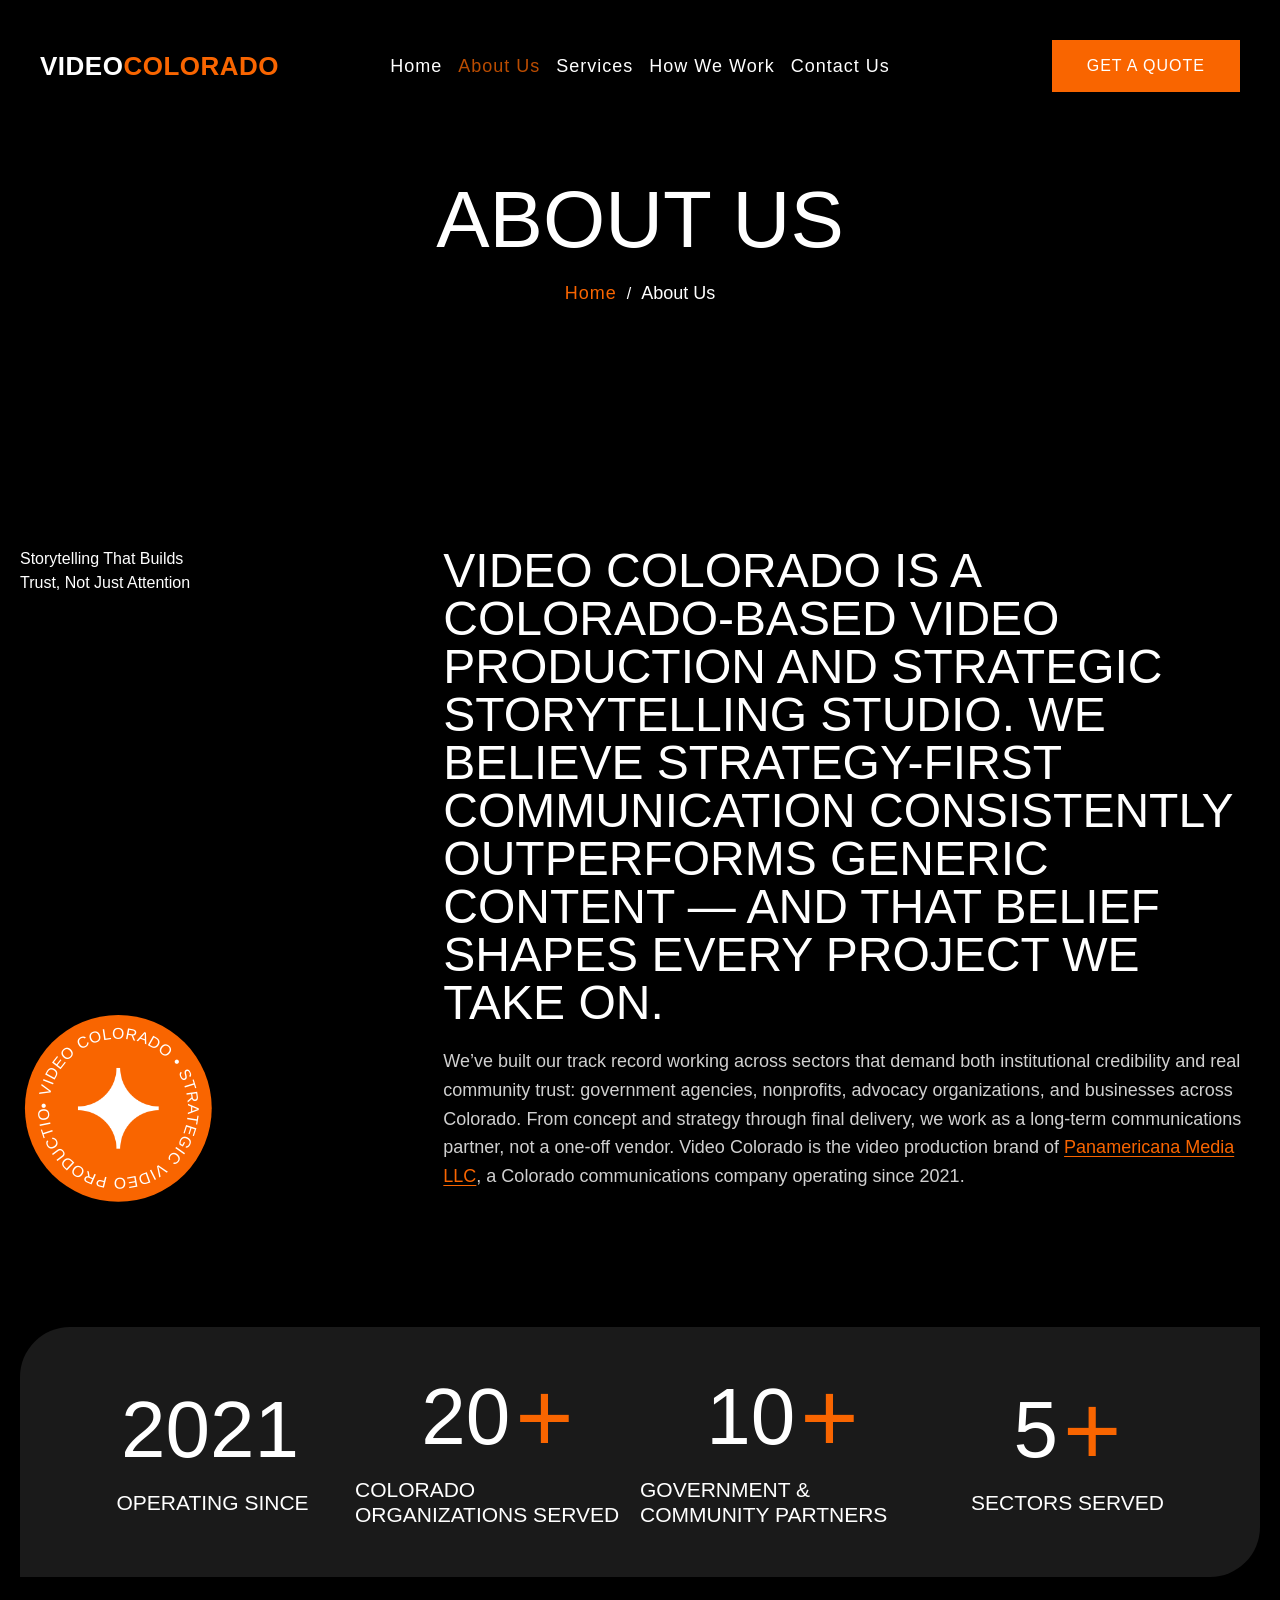
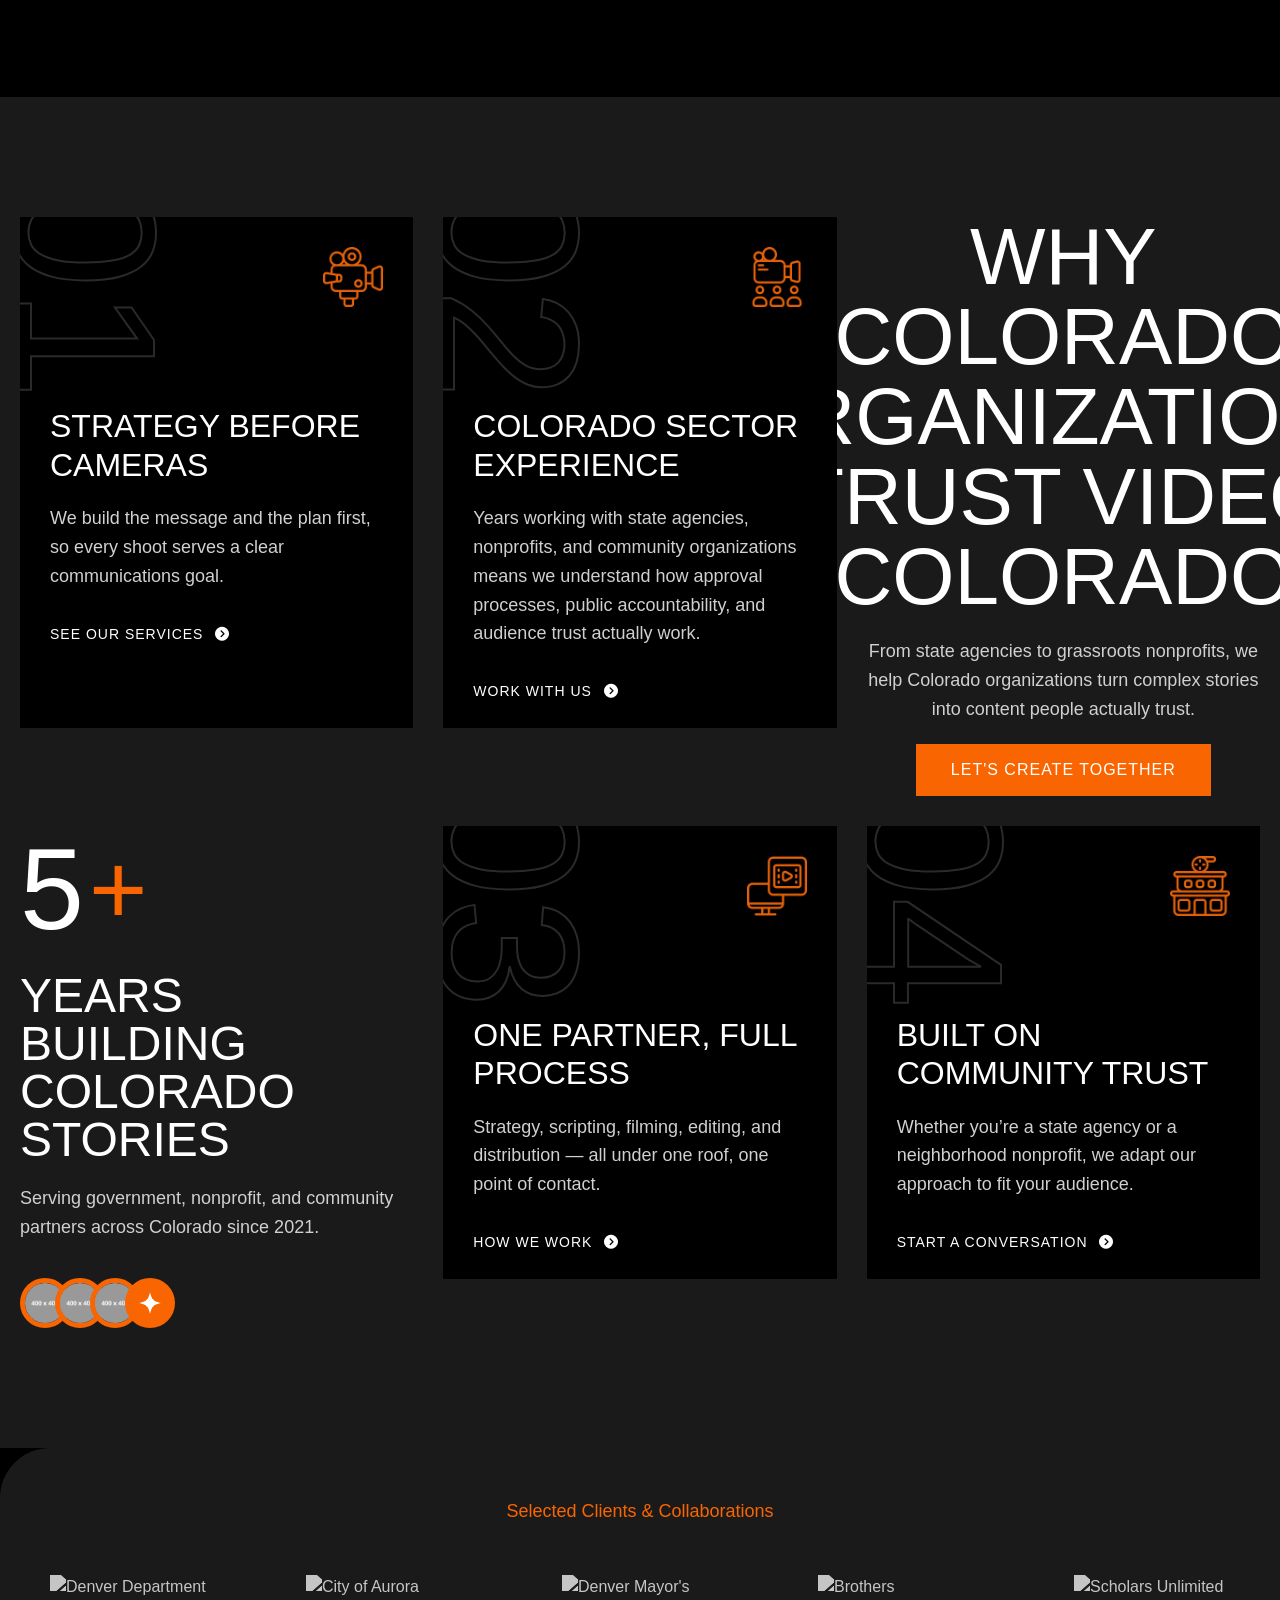
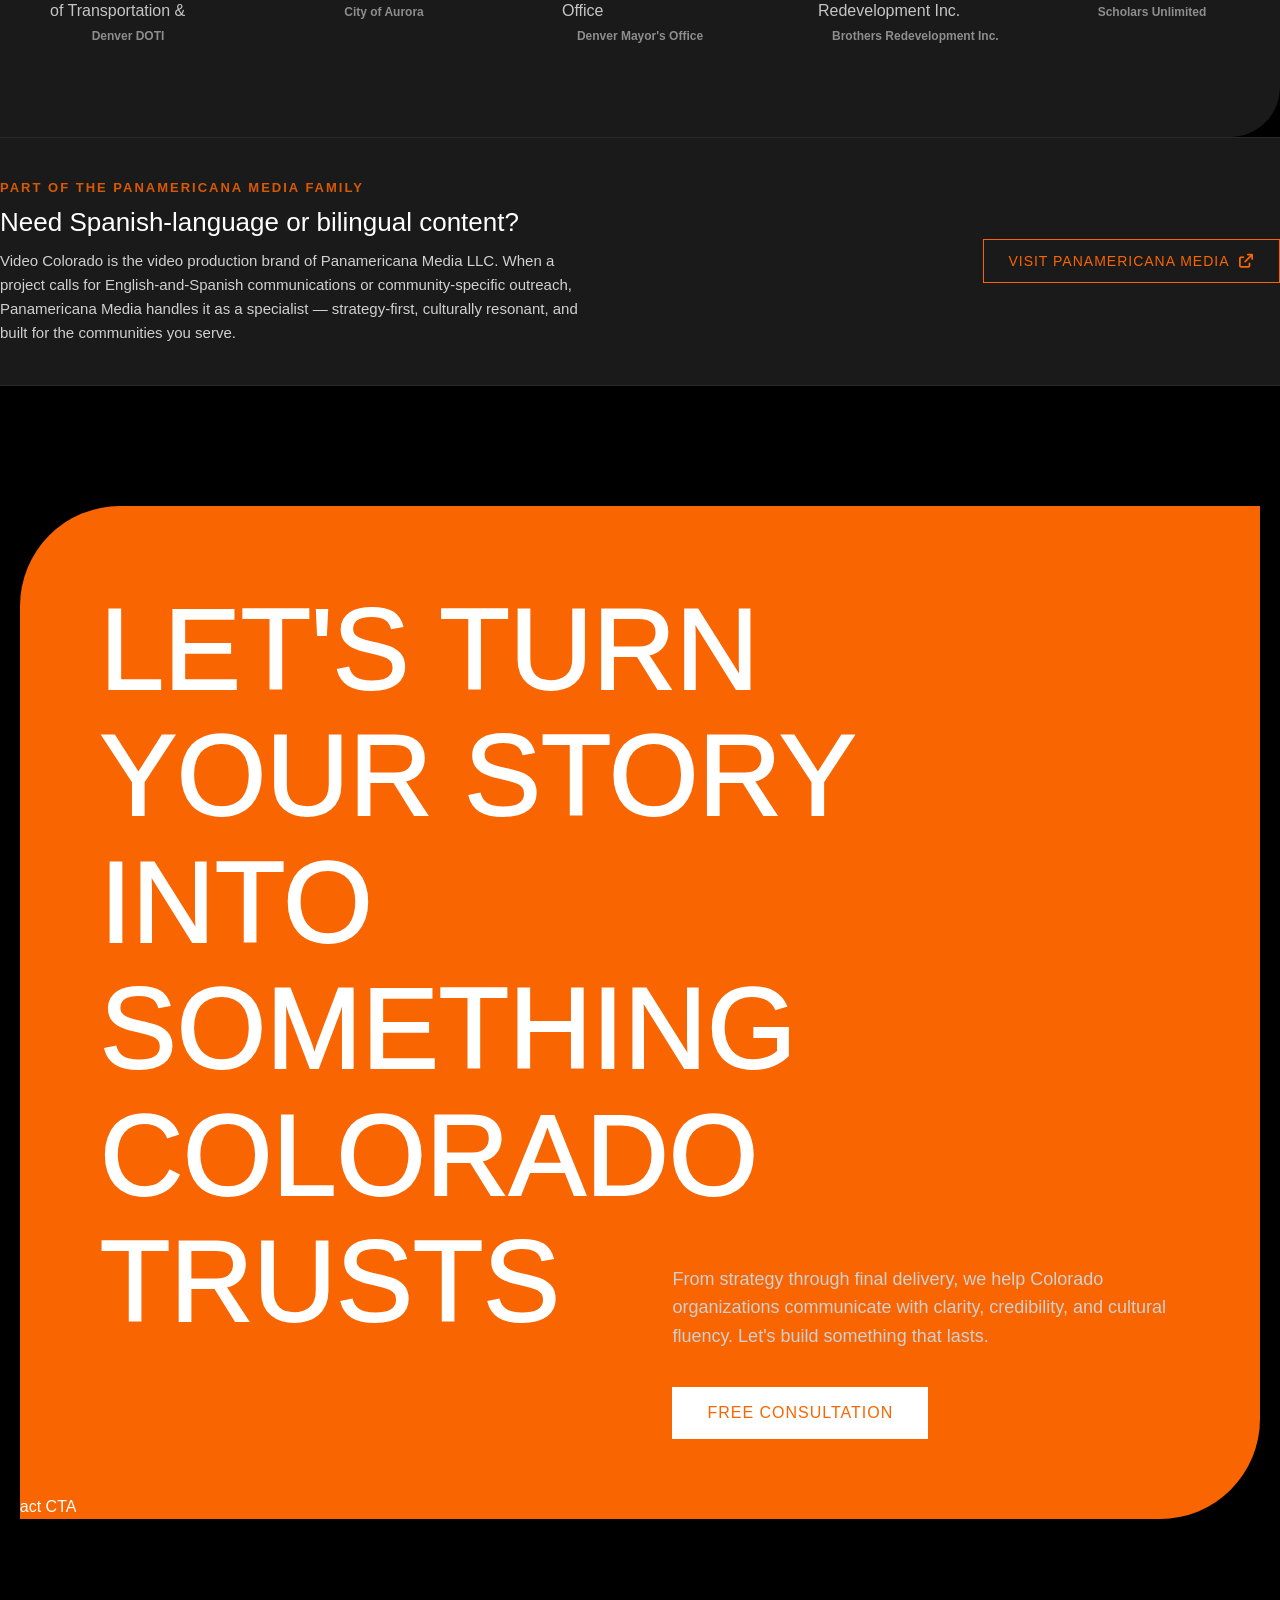
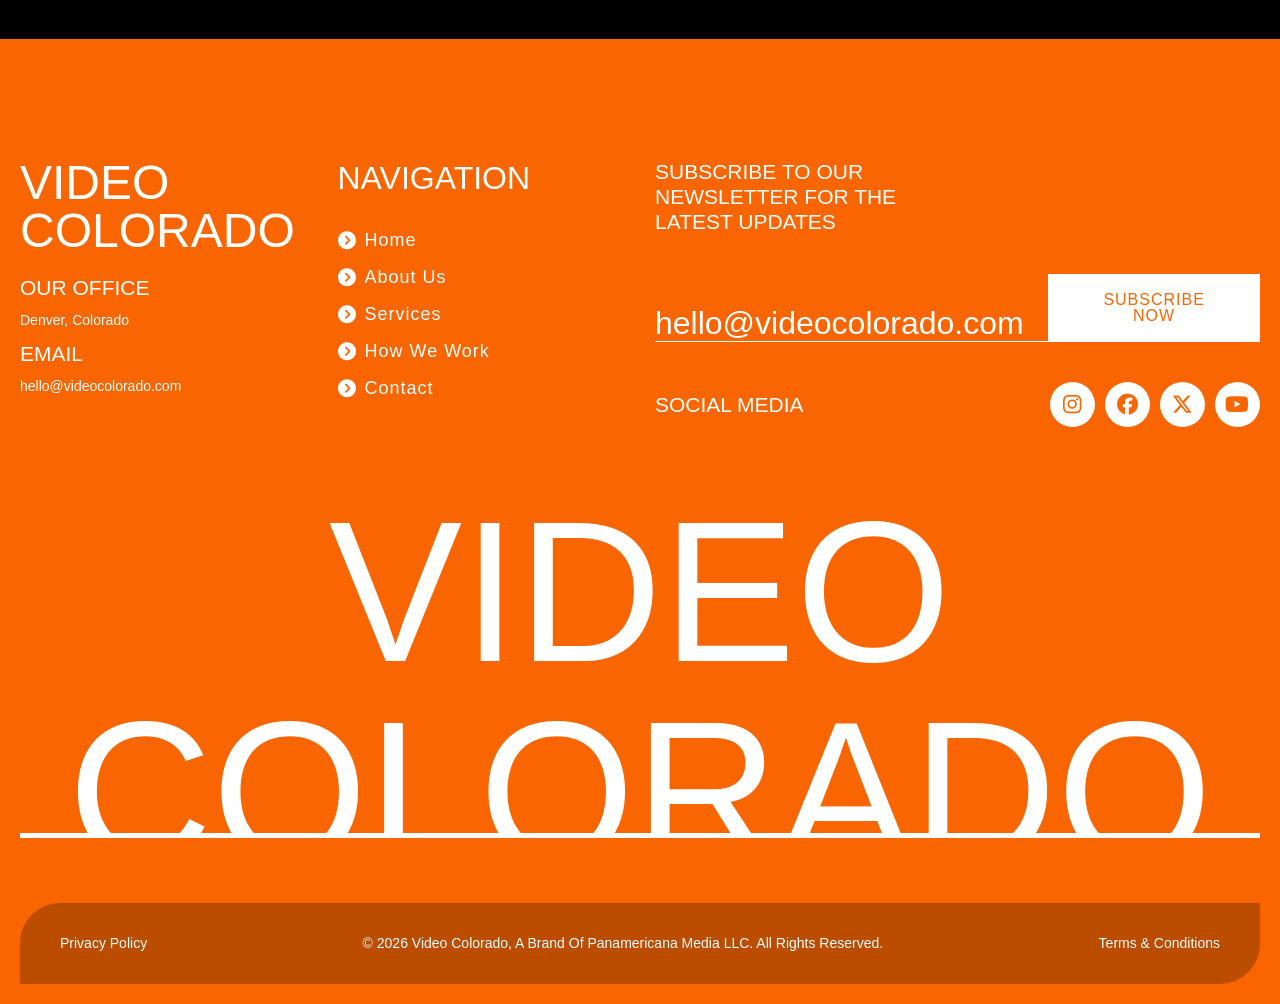
==== commit ac6f6137: "Video Colorado EN Version 2.0" ====
--- a/about.html
+++ b/about.html
@@ -1,818 +1,546 @@
 <!DOCTYPE html>
 <html lang="en">
 <head>
-    <meta charset="UTF-8">
-    <meta name="viewport" content="width=device-width, initial-scale=1.0">
-    <title>About Us | Video Colorado</title>
-    <link rel="stylesheet" href="./assets/css/main.css">
-    <link rel="stylesheet" href="./assets/css/responsive.css">
-    <link rel="icon" type="image/png" sizes="32x32" href="./assets/images/favicon-video-colorado-32.png">
-    <link rel="apple-touch-icon" sizes="180x180" href="./assets/images/favicon-video-colorado-180.png">
+<meta charset="UTF-8">
+<meta name="viewport" content="width=device-width, initial-scale=1.0">
+<title>About Us | Video Colorado</title>
+<link rel="stylesheet" href="./assets/css/main.css">
+<link rel="stylesheet" href="./assets/css/responsive.css">
+<link rel="icon" type="image/png" sizes="32x32" href="./assets/images/favicon-video-colorado-32.png">
+<link rel="apple-touch-icon" sizes="180x180" href="./assets/images/favicon-video-colorado-180.png">
+<style>
+  /* Client logo display in partner swiper */
+  .partner-logo {
+    max-height: 48px;
+    width: auto;
+    max-width: 160px;
+    object-fit: contain;
+    display: block;
+    margin: 0 auto;
+    filter: grayscale(100%) brightness(0) invert(1);
+    opacity: 0.75;
+    transition: opacity 0.2s ease;
+  }
+  .partner-logo:hover {
+    opacity: 1;
+  }
+  /* Fallback text shown while logo files are missing.
+     Once all files are in ./assets/images/clients/, change display to none */
+  .partner-name-fallback {
+    display: block;
+    font-size: 0.75rem;
+    opacity: 0.5;
+    margin-top: 0.25rem;
+    text-align: center;
+  }
+</style>
 </head>
 <body>
 
-    <!-- Header Section -->
-    <header>
-        <div class="navbar-container">
-            <div class="hero-container">
-                <nav class="navbar navbar-expand-lg">
-                    <div class="navbar-nav-container">
-                
-                    <!-- Logo Container -->
-                    <div class="logo-container">
-                        <a class="navbar-brand fw-bold vc-wordmark" href="./index.html">
-                            Video<span class="vc-wordmark-accent">Colorado</span>
-                        </a>
+<!-- Header Section -->
+<header>
+  <div class="navbar-container">
+    <div class="hero-container">
+      <nav class="navbar navbar-expand-lg">
+        <div class="navbar-nav-container">
+          <!-- Logo Container -->
+          <div class="logo-container">
+            <a class="navbar-brand fw-bold vc-wordmark" href="./index.html">
+              Video<span class="vc-wordmark-accent">Colorado</span>
+            </a>
+          </div>
+          <!-- Nav Link Container -->
+          <div class="nav-link-container">
+            <div class="collapse navbar-collapse" id="navbarNav">
+              <ul class="navbar-nav mx-auto">
+                <li class="nav-item">
+                  <a class="nav-link" href="./index.html">Home</a>
+                </li>
+                <li class="nav-item">
+                  <a class="nav-link active" href="./about.html">About Us</a>
+                </li>
+                <li class="nav-item">
+                  <a class="nav-link" href="./services.html">Services</a>
+                </li>
+                <li class="nav-item">
+                  <a class="nav-link" href="./pricing.html">How We Work</a>
+                </li>
+                <li class="nav-item">
+                  <a class="nav-link" href="./contact.html">Contact Us</a>
+                </li>
+              </ul>
+            </div>
+          </div>
+          <button class="nav-btn" type="button" data-bs-toggle="collapse" data-bs-target="#navbarNav"
+            aria-controls="navbarNav" aria-expanded="false" aria-label="Toggle navigation">
+            <i class="fa-solid fa-bars"></i>
+          </button>
+          <!-- Navbar CTA -->
+          <div class="navbar-cta-container">
+            <div>
+              <a href="./contact.html" class="btn btn-accent">Get a Quote</a>
+            </div>
+          </div>
+        </div>
+      </nav>
+    </div>
+  </div>
+</header>
+
+<!-- Sidebar Section -->
+<aside>
+  <div class="sidebar-overlay"></div>
+  <div class="sidebar">
+    <div class="sidebar-header">
+      <div class="logo vc-wordmark">
+        Video<span class="vc-wordmark-accent">Colorado</span>
+      </div>
+      <button class="close-btn"><span>X</span></button>
+    </div>
+    <ul class="menu">
+      <li><a href="./index.html">Home</a></li>
+      <li><a href="./about.html">About Us</a></li>
+      <li><a href="./services.html">Services</a></li>
+      <li><a href="./pricing.html">How We Work</a></li>
+      <li class="below-dropdown"><a href="./contact.html">Contact Us</a></li>
+    </ul>
+  </div>
+</aside>
+
+<!-- Main Section -->
+<main>
+
+  <!-- Banner Inner Section -->
+  <section class="section banner-inner about-banner">
+    <div class="banner-overlay"></div>
+    <div class="hero-container">
+      <div class="banner-inner-container">
+        <h2>About Us</h2>
+        <nav class="breadcrumb">
+          <a href="./index.html" class="breadcrumb-item">Home</a>
+          <span class="separator">/</span>
+          <span class="breadcrumb-item current">About Us</span>
+        </nav>
+      </div>
+    </div>
+  </section>
+
+  <!-- About Section -->
+  <section class="section">
+    <div class="hero-container">
+      <div class="row row-cols-md-2 row-cols-1 grid-spacer-3">
+        <div class="col col-md-4">
+          <div class="d-flex flex-row flex-md-column gspace-2 align-items-end align-items-md-start justify-content-between w-100 h-100">
+            <span class="about-tagline">
+              Storytelling That Builds Trust, Not Just Attention
+            </span>
+            <div class="about-circle-logo-container">
+              <div class="about__circle-logo">
+                <svg viewBox="0 0 200 200" xmlns="http://www.w3.org/2000/svg" role="img" aria-labelledby="circleLogoTitle">
+                  <title id="circleLogoTitle">Video Colorado Logo</title>
+                  <defs>
+                    <path id="textcircle" d="M100,100 m-80,0 a80,80 0 1,1 160,0 a80,80 0 1,1 -160,0" />
+                  </defs>
+                  <circle cx="100" cy="100" r="95"></circle>
+                  <text dy="5">
+                    <textPath xlink:href="#textcircle" class="about__circle-logo-title" startOffset="0%">
+                      • VIDEO COLORADO • STRATEGIC VIDEO PRODUCTION • STORYTELLING THAT BUILDS TRUST
+                    </textPath>
+                  </text>
+                  <g transform="translate(100 100)">
+                    <image
+                      href="./assets/images/Gp-1.png"
+                      class="about__circle-logo-image"
+                      width="160"
+                      height="160"
+                      x="-80"
+                      y="-80"
+                      preserveAspectRatio="xMidYMid meet"
+                    />
+                  </g>
+                </svg>
+              </div>
+            </div>
+          </div>
+        </div>
+        <div class="col col-md-8">
+          <div class="d-flex flex-column gspace-2">
+            <h3>
+              Video Colorado is a Colorado-based video production and strategic storytelling studio.
+              We believe strategy-first communication consistently outperforms generic content &mdash; and that belief shapes every project we take on.
+            </h3>
+            <p>
+              We&rsquo;ve built our track record working across sectors that demand both institutional credibility and real community trust: government agencies, nonprofits, advocacy organizations, and businesses across Colorado.
+              From concept and strategy through final delivery, we work as a long-term communications partner, not a one-off vendor.
+              Video Colorado is the video production brand of <a href="https://www.panamericana.media" target="_blank" rel="noopener" class="accent-link">Panamericana Media LLC</a>, a Colorado communications company operating since 2021.
+            </p>
+          </div>
+        </div>
+      </div>
+    </div>
+  </section>
+
+  <!-- Achievement Section -->
+  <!-- NOTE: "Operating Since" displays as static 2021 — do not add class="counter" here -->
+  <section class="section pt-0">
+    <div class="hero-container">
+      <div class="achievement-container">
+        <div class="achievement-content">
+          <div class="achievement-stat-container">
+            <span class="achievement-stat">2021</span>
+            <span class="achievement-suffix"></span>
+          </div>
+          <h5>Operating Since</h5>
+        </div>
+        <div class="achievement-content">
+          <div class="achievement-stat-container">
+            <span class="achievement-stat counter" data-target="20">00</span>
+            <span class="achievement-suffix">+</span>
+          </div>
+          <h5>Colorado Organizations Served</h5>
+        </div>
+        <div class="achievement-content">
+          <div class="achievement-stat-container">
+            <span class="achievement-stat counter" data-target="10">00</span>
+            <span class="achievement-suffix">+</span>
+          </div>
+          <h5>Government &amp; Community Partners</h5>
+        </div>
+        <div class="achievement-content">
+          <div class="achievement-stat-container">
+            <span class="achievement-stat counter" data-target="5">00</span>
+            <span class="achievement-suffix">+</span>
+          </div>
+          <h5>Sectors Served</h5>
+        </div>
+      </div>
+    </div>
+  </section>
+
+  <!-- Why Trust Us Section -->
+  <section class="section bg-accent-color-5">
+    <div class="hero-container">
+      <div class="d-flex flex-column gspace-3">
+        <div class="row row-cols-lg-2 row-cols-1 grid-spacer-3">
+          <div class="col col-lg-8 order-2 order-lg-1">
+            <div class="row row-cols-md-2 row-cols-1 grid-spacer-3">
+              <div class="col">
+                <div class="card card-trust-us">
+                  <div class="card-number-wrapper">
+                    <div class="card-number">01</div>
+                  </div>
+                  <div class="trust-us-icon">
+                    <img src="./assets/images/Icon-5-1.png" alt="Trust Us Icon" class="img-fluid">
+                  </div>
+                  <div class="d-flex flex-column gspace-2">
+                    <h4>Strategy Before Cameras</h4>
+                    <p>We build the message and the plan first, so every shoot serves a clear communications goal.</p>
+                    <div class="trust-us-cta">
+                      <a href="./services.html">See Our Services</a>
+                      <i class="fa-solid fa-chevron-circle-right"></i>
                     </div>
-                
-                    <!-- Nav Link Container -->
-                    <div class="nav-link-container">
-                        <div class="collapse navbar-collapse" id="navbarNav">
-                            <ul class="navbar-nav mx-auto">
-                                <li class="nav-item">
-                                    <a class="nav-link" href="./index.html">Home</a>
-                                </li>
-                                <li class="nav-item">
-                                    <a class="nav-link" href="./about.html">About Us</a>
-                                </li>
-                                <li class="nav-item">
-                                    <a class="nav-link" href="./services.html">Services</a>
-                                </li>
-                                <li class="nav-item">
-                                    <a class="nav-link" href="./pricing.html">Pricing</a>
-                                </li>
-                                <li class="nav-item">
-                                    <a class="nav-link" href="./contact.html">Contact Us</a>
-                                </li>
-                            </ul>
-                        </div>
+                  </div>
+                </div>
+              </div>
+              <div class="col">
+                <div class="card card-trust-us">
+                  <div class="card-number-wrapper">
+                    <div class="card-number">02</div>
+                  </div>
+                  <div class="trust-us-icon">
+                    <img src="./assets/images/Icon-6-1.png" alt="Trust Us Icon" class="img-fluid">
+                  </div>
+                  <div class="d-flex flex-column gspace-2">
+                    <h4>Colorado Sector Experience</h4>
+                    <p>Years working with state agencies, nonprofits, and community organizations means we understand how approval processes, public accountability, and audience trust actually work.</p>
+                    <div class="trust-us-cta">
+                      <a href="./contact.html">Work With Us</a>
+                      <i class="fa-solid fa-chevron-circle-right"></i>
                     </div>
-            
-                    <button class="nav-btn" type="button" data-bs-toggle="collapse" data-bs-target="#navbarNav"
-                        aria-controls="navbarNav" aria-expanded="false" aria-label="Toggle navigation">
-                        <i class="fa-solid fa-bars"></i>
-                    </button>
-                
-                    <!-- Navbar Social Container -->
-                    <div class="navbar-cta-container">
-                        <div>
-                            <a href="./contact.html" class="btn btn-accent">Get a Quote</a>
-                        </div>
+                  </div>
+                </div>
+              </div>
+            </div>
+          </div>
+          <div class="col col-lg-4 order-1 order-lg-2">
+            <div class="d-flex flex-column gspace-2 text-start text-lg-center align-items-start align-items-lg-center">
+              <h2>Why Colorado Organizations Trust Video Colorado</h2>
+              <p class="mb-0">From state agencies to grassroots nonprofits, we help Colorado organizations turn complex stories into content people actually trust.</p>
+              <div>
+                <a href="./contact.html" class="btn btn-accent">Let's Create Together</a>
+              </div>
+            </div>
+          </div>
+        </div>
+
+        <div class="row row-cols-lg-2 row-cols-1 grid-spacer-3">
+          <div class="col col-lg-4 order-2 order-lg-1">
+            <div class="d-flex flex-column gspace-2 justify-content-end overflow-hidden h-100">
+              <span class="trust-us-stat-container">
+                <span class="trust-us-stat counter" data-target="5">0</span>
+                <span class="trust-us-suffix">+</span>
+              </span>
+              <h3>Years Building Colorado Stories</h3>
+              <p>Serving government, nonprofit, and community partners across Colorado since 2021.</p>
+              <div class="trustus-avatar-container">
+                <div class="d-flex flex-row align-items-center">
+                  <img src="./assets/images/dummy-img-400x400.jpg" alt="Banner Avatar" class="banner-avatar">
+                  <img src="./assets/images/dummy-img-400x400.jpg" alt="Banner Avatar" class="banner-avatar">
+                  <img src="./assets/images/dummy-img-400x400.jpg" alt="Banner Avatar" class="banner-avatar">
+                  <img src="./assets/images/Gp-1.png" alt="Banner Avatar" class="banner-avatar">
+                </div>
+              </div>
+            </div>
+          </div>
+          <div class="col col-lg-8 order-1 order-lg-2">
+            <div class="row row-cols-md-2 row-cols-1 grid-spacer-3">
+              <div class="col">
+                <div class="card card-trust-us">
+                  <div class="card-number-wrapper">
+                    <div class="card-number">03</div>
+                  </div>
+                  <div class="trust-us-icon">
+                    <img src="./assets/images/Icon-7-1.png" alt="Trust Us Icon" class="img-fluid">
+                  </div>
+                  <div class="d-flex flex-column gspace-2">
+                    <h4>One Partner, Full Process</h4>
+                    <p>Strategy, scripting, filming, editing, and distribution &mdash; all under one roof, one point of contact.</p>
+                    <div class="trust-us-cta">
+                      <a href="./pricing.html">How We Work</a>
+                      <i class="fa-solid fa-chevron-circle-right"></i>
                     </div>
-                
+                  </div>
+                </div>
+              </div>
+              <div class="col">
+                <div class="card card-trust-us">
+                  <div class="card-number-wrapper">
+                    <div class="card-number">04</div>
+                  </div>
+                  <div class="trust-us-icon">
+                    <img src="./assets/images/Icon-8.png" alt="Trust Us Icon" class="img-fluid">
+                  </div>
+                  <div class="d-flex flex-column gspace-2">
+                    <h4>Built on Community Trust</h4>
+                    <p>Whether you&rsquo;re a state agency or a neighborhood nonprofit, we adapt our approach to fit your audience.</p>
+                    <div class="trust-us-cta">
+                      <a href="./contact.html">Start a Conversation</a>
+                      <i class="fa-solid fa-chevron-circle-right"></i>
                     </div>
-                </nav>
-            </div>
-        </div>
-    </header>
-
-    <!-- Sidebar Section -->
-    <aside>
-        <div class="sidebar-overlay"></div>
-        <div class="sidebar">
-            <div class="sidebar-header">
-                <div class="logo vc-wordmark">
-                    Video<span class="vc-wordmark-accent">Colorado</span>
-                </div>
-                <button class="close-btn"><span>X</span></button>
-            </div>
-            <ul class="menu">
+                  </div>
+                </div>
+              </div>
+            </div>
+          </div>
+        </div>
+      </div>
+    </div>
+  </section>
+
+  <!-- Team Section (staged — uncomment when team photos/names are ready) -->
+  <!--
+  <section class="section">
+    <div class="hero-container overflow-visible">
+      ...
+    </div>
+  </section>
+  -->
+
+  <!-- Partner / Client Logos Section -->
+  <section class="section p-0">
+    <div class="hero-container overflow-hidden">
+      <div class="partners-container">
+        <h5 class="partnership-title-content">
+          Selected Clients &amp; Collaborations
+        </h5>
+        <div class="overflow-hidden">
+          <div class="swiper swiperpartner">
+            <!-- Logo files go in ./assets/images/clients/
+                 Filenames: cdot.png, denver-doti.png, city-of-aurora.png,
+                 denver-mayors-office.png, brothers-redevelopment.png,
+                 scholars-unlimited.png, latino-leadership-institute.png,
+                 jefferson-center.png
+                 Once all files are in place, remove the partner-name-fallback spans. -->
+            <div class="swiper-wrapper">
+              <div class="swiper-slide">
+                <img src="./assets/images/clients/cdot.png" alt="Colorado Department of Transportation" class="partner-logo">
+                <span class="partner-name partner-name-fallback">Colorado Dept. of Transportation</span>
+              </div>
+              <div class="swiper-slide">
+                <img src="./assets/images/clients/denver-doti.png" alt="Denver Department of Transportation & Infrastructure" class="partner-logo">
+                <span class="partner-name partner-name-fallback">Denver DOTI</span>
+              </div>
+              <div class="swiper-slide">
+                <img src="./assets/images/clients/city-of-aurora.png" alt="City of Aurora" class="partner-logo">
+                <span class="partner-name partner-name-fallback">City of Aurora</span>
+              </div>
+              <div class="swiper-slide">
+                <img src="./assets/images/clients/denver-mayors-office.png" alt="Denver Mayor's Office" class="partner-logo">
+                <span class="partner-name partner-name-fallback">Denver Mayor's Office</span>
+              </div>
+              <div class="swiper-slide">
+                <img src="./assets/images/clients/brothers-redevelopment.png" alt="Brothers Redevelopment Inc." class="partner-logo">
+                <span class="partner-name partner-name-fallback">Brothers Redevelopment Inc.</span>
+              </div>
+              <div class="swiper-slide">
+                <img src="./assets/images/clients/scholars-unlimited.png" alt="Scholars Unlimited" class="partner-logo">
+                <span class="partner-name partner-name-fallback">Scholars Unlimited</span>
+              </div>
+              <div class="swiper-slide">
+                <img src="./assets/images/clients/latino-leadership-institute.png" alt="Latino Leadership Institute" class="partner-logo">
+                <span class="partner-name partner-name-fallback">Latino Leadership Institute</span>
+              </div>
+              <div class="swiper-slide">
+                <img src="./assets/images/clients/jefferson-center.png" alt="Jefferson Center for Mental Health" class="partner-logo">
+                <span class="partner-name partner-name-fallback">Jefferson Center for Mental Health</span>
+              </div>
+            </div>
+            <div class="swiper-pagination"></div>
+          </div>
+        </div>
+      </div>
+    </div>
+  </section>
+
+  <!-- Panamericana Media Bridge Section -->
+  <section class="section-small pm-bridge-section">
+    <div class="hero-container">
+      <div class="pm-bridge-container">
+        <div class="pm-bridge-content">
+          <div class="pm-bridge-text">
+            <span class="pm-bridge-eyebrow">Part of the Panamericana Media family</span>
+            <h4 class="pm-bridge-heading">Need Spanish-language or bilingual content?</h4>
+            <p class="pm-bridge-body">Video Colorado is the video production brand of Panamericana Media LLC. When a project calls for English-and-Spanish communications or community-specific outreach, Panamericana Media handles it as a specialist &mdash; strategy-first, culturally resonant, and built for the communities you serve.</p>
+          </div>
+          <div class="pm-bridge-cta">
+            <a href="https://www.panamericana.media" target="_blank" rel="noopener" class="btn btn-pm-bridge">
+              Visit Panamericana Media
+              <i class="fa-solid fa-arrow-up-right-from-square"></i>
+            </a>
+          </div>
+        </div>
+      </div>
+    </div>
+  </section>
+
+  <!-- Contact CTA Section -->
+  <section class="section">
+    <div class="hero-container">
+      <div class="contact-cta-banner">
+        <div class="contact-cta-title-container">
+          <h2 class="contact-cta-title heading-fill">
+            Let's Turn Your Story Into Something Colorado Trusts
+          </h2>
+          <h2 class="contact-cta-title heading-stroke">
+            Let's Turn Your Story Into Something Colorado Trusts
+          </h2>
+        </div>
+        <div class="contact-cta-text-container">
+          <p>
+            From strategy through final delivery, we help Colorado organizations communicate with clarity, credibility, and cultural fluency. Let's build something that lasts.
+          </p>
+          <div>
+            <a href="./contact.html" class="btn btn-accent-primary">
+              Free Consultation
+            </a>
+          </div>
+        </div>
+        <div class="contact-cta-image">
+          <img src="./assets/images/dummy-img-600x800.jpg" alt="Contact CTA" class="img-fluid">
+        </div>
+      </div>
+    </div>
+  </section>
+
+</main>
+
+<!-- Footer Section -->
+<footer>
+  <div class="section-footer">
+    <div class="hero-container">
+      <div class="footer-container">
+        <div class="row row-cols-lg-3 row-cols-md-2 row-cols-1 grid-spacer-3">
+
+          <div class="col col-lg-3 col-md-6">
+            <div class="d-flex flex-column gspace-2">
+              <h3>Video Colorado</h3>
+              <div class="d-flex flex-column gspace-1">
+                <h5>Our Office</h5>
+                <div class="footer-info-container">
+                  <span class="footer-info">Denver, Colorado</span>
+                </div>
+                <div class="footer-info-container">
+                  <h5>Email</h5>
+                  <span class="footer-info">hello@videocolorado.com</span>
+                </div>
+              </div>
+            </div>
+          </div>
+
+          <div class="col col-lg-3 col-md-6">
+            <div class="d-flex flex-column gspace-3">
+              <h4>Navigation</h4>
+              <ul class="chevron-circle-list">
                 <li><a href="./index.html">Home</a></li>
                 <li><a href="./about.html">About Us</a></li>
                 <li><a href="./services.html">Services</a></li>
-                <li><a href="./pricing.html">Pricing</a></li>
-                <li class="below-dropdown"><a href="./contact.html">Contact Us</a></li>
-            </ul>
-        </div>
-    </aside>
-
-    <!-- Main Section -->
-    <main>
-        <!-- Banner Inner Section -->
-        <section class="section banner-inner about-banner">
-            <div class="banner-overlay"></div>
-            <div class="hero-container">
-                <div class="banner-inner-container">
-                    <h2>About Us</h2>
-                    <nav class="breadcrumb">
-                        <a href="./index.html" class="breadcrumb-item">Home</a>
-                        <span class="separator">/</span>
-                        <span class="breadcrumb-item current">About Us</span>
-                    </nav>
-                </div>
-            </div>
-        </section>
-
-        <!-- About Section -->
-        <section class="section">
-            <div class="hero-container">
-                <div class="row row-cols-md-2 row-cols-1 grid-spacer-3">
-                    <div class="col col-md-4">
-                        <div class="d-flex flex-row flex-md-column gspace-2 align-items-end align-items-md-start justify-content-between w-100 h-100">
-                            <span class="about-tagline">
-                                Storytelling That Builds Trust, Not Just Attention
-                            </span>
-    
-                            <div class="about-circle-logo-container">
-                                <div class="about__circle-logo">
-                                    <svg viewBox="0 0 200 200" xmlns="http://www.w3.org/2000/svg" role="img" aria-labelledby="circleLogoTitle">
-                                        <title id="circleLogoTitle">Video Colorado Logo</title>
-                                        <defs>
-                                            <path id="textcircle" d="M100,100 m-80,0 a80,80 0 1,1 160,0 a80,80 0 1,1 -160,0" />
-                                        </defs>
-                            
-                                        <circle cx="100" cy="100" r="95"></circle>
-                            
-                                        <text dy="5">
-                                            <textPath xlink:href="#textcircle" class="about__circle-logo-title" startOffset="0%">
-                                                • VIDEO COLORADO • STRATEGIC VIDEO PRODUCTION • STORYTELLING THAT BUILDS TRUST
-                                            </textPath>
-                                        </text>
-                            
-                                        <g transform="translate(100 100)">
-                                            <image
-                                                href="./assets/images/Gp-1.png"
-                                                class="about__circle-logo-image"
-                                                width="160"
-                                                height="160"
-                                                x="-80"
-                                                y="-80"
-                                                preserveAspectRatio="xMidYMid meet"
-                                            />
-                                        </g>
-                                    </svg>
-                                </div>
-                            </div>
-                        </div>
-                    </div>
-                    <div class="col col-md-8">
-                        <div class="d-flex flex-column gspace-2">
-                            <h3>
-                                Video Colorado is a Colorado-based video production and strategic storytelling studio.
-                                We believe strategy-first communication consistently outperforms generic content &mdash; and that belief shapes every project we take on.
-                            </h3>
-                            <p>
-                                We&rsquo;ve built our track record working across sectors that demand both institutional credibility and real community trust: government agencies, nonprofits, advocacy organizations, and businesses across Colorado.
-                                From concept and strategy through final delivery, we work as a long-term communications partner, not a one-off vendor.
-                                Video Colorado is the video production brand of <a href="https://www.panamericana.media" target="_blank" rel="noopener" class="accent-link">Panamericana Media LLC</a>, a Colorado communications company operating since 2021.
-                            </p>
-                        </div>
-                    </div>
-                </div>
-            </div>
-        </section>
-
-        <!-- Achievement Section -->
-        <section class="section pt-0">
-            <div class="hero-container">
-                <div class="achievement-container">
-                    <div class="achievement-content">
-                        <div class="achievement-stat-container">
-                            <span class="achievement-stat counter" data-target="2021">00</span>
-                            <span class="achievement-suffix"></span>
-                        </div>
-                        <h5>Operating Since</h5>
-                    </div>
-                    <div class="achievement-content">
-                        <div class="achievement-stat-container">
-                            <span class="achievement-stat counter" data-target="20">00</span>
-                            <span class="achievement-suffix">+</span>
-                        </div>
-                        <h5>Colorado Organizations Served</h5>
-                    </div>
-                    <div class="achievement-content">
-                        <div class="achievement-stat-container">
-                            <span class="achievement-stat counter" data-target="10">00</span>
-                            <span class="achievement-suffix">+</span>
-                        </div>
-                        <h5>Government &amp; Community Partners</h5>
-                    </div>
-                    <div class="achievement-content">
-                        <div class="achievement-stat-container">
-                            <span class="achievement-stat counter" data-target="5">00</span>
-                            <span class="achievement-suffix">+</span>
-                        </div>
-                        <h5>Sectors Served</h5>
-                    </div>
-                </div>
-            </div>
-        </section>
-
-        <!-- Why Trust Us Section -->
-        <section class="section bg-accent-color-5">
-            <div class="hero-container">
-                <div class="d-flex flex-column gspace-3">
-                    <div class="row row-cols-lg-2 row-cols-1 grid-spacer-3">
-                        <div class="col col-lg-8 order-2 order-lg-1">
-                            <div class="row row-cols-md-2 row-cols-1 grid-spacer-3">
-                                <div class="col">
-                                    <div class="card card-trust-us">
-                                        <div class="card-number-wrapper">
-                                            <div class="card-number">01</div>
-                                        </div>
-                                        <div class="trust-us-icon">
-                                            <img src="./assets/images/Icon-5-1.png" alt="Trust Us Icon" class="img-fluid">
-                                        </div>
-                                        <div class="d-flex flex-column gspace-2">
-                                            <h4>Strategy Before Cameras</h4>
-                                            <p>We build the message and the plan first, so every shoot serves a clear communications goal.</p>
-                                            <div class="trust-us-cta">
-                                                <a href="./about.html">Learn More</a>
-                                                <i class="fa-solid fa-chevron-circle-right"></i>
-                                            </div>
-                                        </div>
-                                    </div>
-                                </div>
-                                <div class="col">
-                                    <div class="card card-trust-us">
-                                        <div class="card-number-wrapper">
-                                            <div class="card-number">02</div>
-                                        </div>
-                                        <div class="trust-us-icon">
-                                            <img src="./assets/images/Icon-6-1.png" alt="Trust Us Icon" class="img-fluid">
-                                        </div>
-                                        <div class="d-flex flex-column gspace-2">
-                                            <h4>Colorado Sector Experience</h4>
-                                            <p>Years working with state agencies, nonprofits, and community organizations means we understand how approval processes, public accountability, and audience trust actually work.</p>
-                                            <div class="trust-us-cta">
-                                                <a href="./about.html">Learn More</a>
-                                                <i class="fa-solid fa-chevron-circle-right"></i>
-                                            </div>
-                                        </div>
-                                    </div>
-                                </div>
-                            </div>
-                        </div>
-                        <div class="col col-lg-4 order-1 order-lg-2">
-                            <div class="d-flex flex-column gspace-2 text-start text-lg-center align-items-start align-items-lg-center">
-                                <h2>Why Colorado Organizations Trust Video Colorado</h2>
-                                <p class="mb-0">From state agencies to grassroots nonprofits, we help Colorado organizations turn complex stories into content people actually trust.</p>
-                                <div>
-                                    <a href="./contact.html" class="btn btn-accent">Let's Create Together</a>
-                                </div>
-                            </div>
-                        </div>
-                    </div>
-
-                    <div class="row row-cols-lg-2 row-cols-1 grid-spacer-3">
-                        <div class="col col-lg-4 order-2 order-lg-1">
-                            <div class="d-flex flex-column gspace-2 justify-content-end overflow-hidden h-100">
-                                <span class="trust-us-stat-container">
-                                    <span class="trust-us-stat counter" data-target="5">0</span>
-                                    <span class="trust-us-suffix">+</span>
-                                </span>
-                                <h3>Years Building Colorado Stories</h3>
-                                <p>Serving government, nonprofit, and community partners across Colorado since 2021.</p>
-                                <div class="trustus-avatar-container">
-                                    <div class="d-flex flex-row align-items-center">
-                                        <img src="./assets/images/dummy-img-400x400.jpg" alt="Banner Avatar" class="banner-avatar">
-                                        <img src="./assets/images/dummy-img-400x400.jpg" alt="Banner Avatar" class="banner-avatar">
-                                        <img src="./assets/images/dummy-img-400x400.jpg" alt="Banner Avatar" class="banner-avatar">
-                                        <img src="./assets/images/Gp-1.png" alt="Banner Avatar" class="banner-avatar">
-                                    </div>
-                                </div>
-                            </div>
-                        </div>
-                        <div class="col col-lg-8 order-1 order-lg-2">
-                            <div class="row row-cols-md-2 row-cols-1 grid-spacer-3">
-                                <div class="col">
-                                    <div class="card card-trust-us">
-                                        <div class="card-number-wrapper">
-                                            <div class="card-number">03</div>
-                                        </div>
-                                        <div class="trust-us-icon">
-                                            <img src="./assets/images/Icon-7-1.png" alt="Trust Us Icon" class="img-fluid">
-                                        </div>
-                                        <div class="d-flex flex-column gspace-2">
-                                            <h4>One Partner, Full Process</h4>
-                                            <p>Strategy, scripting, filming, editing, and distribution &mdash; all under one roof, one point of contact.</p>
-                                            <div class="trust-us-cta">
-                                                <a href="./about.html">Learn More</a>
-                                                <i class="fa-solid fa-chevron-circle-right"></i>
-                                            </div>
-                                        </div>
-                                    </div>
-                                </div>
-                                <div class="col">
-                                    <div class="card card-trust-us">
-                                        <div class="card-number-wrapper">
-                                            <div class="card-number">04</div>
-                                        </div>
-                                        <div class="trust-us-icon">
-                                            <img src="./assets/images/Icon-8.png" alt="Trust Us Icon" class="img-fluid">
-                                        </div>
-                                        <div class="d-flex flex-column gspace-2">
-                                            <h4>Built on Community Trust</h4>
-                                            <p>Whether you&rsquo;re a state agency or a neighborhood nonprofit, we adapt our approach to fit your audience.</p>
-                                            <div class="trust-us-cta">
-                                                <a href="./about.html">Learn More</a>
-                                                <i class="fa-solid fa-chevron-circle-right"></i>
-                                            </div>
-                                        </div>
-                                    </div>
-                                </div>
-                            </div>
-                        </div>
-                    </div>
-                </div>
-            </div>
-        </section>
-
-        <!-- Team Section -->
-        <!-- STAGED: only placeholder "Add Team Member" cards exist right now. Uncomment once real team
-             names/photos/roles are ready, and add Crew back to the main nav (currently in team.html, unlinked). -->
-        <!--
-        <section class="section">
-            <div class="hero-container overflow-visible">
-                <div class="row row-cols-lg-2 row-cols-1 grid-spacer-y-5 grid-spacer-x-3">
-                    <div class="col col-lg-4">
-                        <div class="team-title-container">
-                            <h2>Meet the Team Behind Video Colorado</h2>
-                            <p>Experienced filmmakers, strategists, and storytellers focused on video production that earns real trust across Colorado.</p>
-                            <div>
-                                <a href="./team.html" class="btn btn-accent">View All Team</a>
-                            </div>
-                        </div>
-                    </div>
-                    <div class="col col-lg-8">
-                        <div class="row row-cols-md-2 row-cols-1 grid-spacer-3">
-                            <div class="col">
-                                <div class="team-container">
-                                    <div class="image-container team-image">
-                                        <img src="./assets/images/dummy-img-600x600.jpg" alt="Team" class="img-fluid">
-                                    </div>
-                                    <div class="d-flex flex-row align-items-center justify-content-between gspace-2">
-                                        <div class="d-flex flex-column">
-                                            <h4>Add Team Member</h4>
-                                            <p class="team-designation">Creative Director</p>
-                                        </div>
-                                        <div class="d-flex flex-row align-items-center gspace-1">
-                                            <a href="https://www.instagram.com/" class="social-icon">
-                                                <i class="fa-brands fa-instagram"></i>
-                                            </a>
-                                            <a href="https://www.facebook.com/" class="social-icon">
-                                                <i class="fa-brands fa-facebook"></i>
-                                            </a>
-                                            <a href="https://www.x.com/" class="social-icon">
-                                                <i class="fa-brands fa-x-twitter"></i>
-                                            </a>
-                                        </div>
-                                    </div>
-                                </div>
-                            </div>
-                            <div class="col">
-                                <div class="team-container">
-                                    <div class="image-container team-image">
-                                        <img src="./assets/images/dummy-img-600x600.jpg" alt="Team" class="img-fluid">
-                                    </div>
-                                    <div class="d-flex flex-row align-items-center justify-content-between gspace-2">
-                                        <div class="d-flex flex-column">
-                                            <h4>Add Team Member</h4>
-                                            <p class="team-designation">Director of Photography</p>
-                                        </div>
-                                        <div class="d-flex flex-row align-items-center gspace-1">
-                                            <a href="https://www.instagram.com/" class="social-icon">
-                                                <i class="fa-brands fa-instagram"></i>
-                                            </a>
-                                            <a href="https://www.facebook.com/" class="social-icon">
-                                                <i class="fa-brands fa-facebook"></i>
-                                            </a>
-                                            <a href="https://www.x.com/" class="social-icon">
-                                                <i class="fa-brands fa-x-twitter"></i>
-                                            </a>
-                                        </div>
-                                    </div>
-                                </div>
-                            </div>
-                            <div class="col">
-                                <div class="team-container">
-                                    <div class="image-container team-image">
-                                        <img src="./assets/images/dummy-img-600x600.jpg" alt="Team" class="img-fluid">
-                                    </div>
-                                    <div class="d-flex flex-row align-items-center justify-content-between gspace-2">
-                                        <div class="d-flex flex-column">
-                                            <h4>Add Team Member</h4>
-                                            <p class="team-designation">Bilingual Content Strategist</p>
-                                        </div>
-                                        <div class="d-flex flex-row align-items-center gspace-1">
-                                            <a href="https://www.instagram.com/" class="social-icon">
-                                                <i class="fa-brands fa-instagram"></i>
-                                            </a>
-                                            <a href="https://www.facebook.com/" class="social-icon">
-                                                <i class="fa-brands fa-facebook"></i>
-                                            </a>
-                                            <a href="https://www.x.com/" class="social-icon">
-                                                <i class="fa-brands fa-x-twitter"></i>
-                                            </a>
-                                        </div>
-                                    </div>
-                                </div>
-                            </div>
-                            <div class="col">
-                                <div class="team-container">
-                                    <div class="image-container team-image">
-                                        <img src="./assets/images/dummy-img-600x600.jpg" alt="Team" class="img-fluid">
-                                    </div>
-                                    <div class="d-flex flex-row align-items-center justify-content-between gspace-2">
-                                        <div class="d-flex flex-column">
-                                            <h4>Add Team Member</h4>
-                                            <p class="team-designation">Lead Video Editor</p>
-                                        </div>
-                                        <div class="d-flex flex-row align-items-center gspace-1">
-                                            <a href="https://www.instagram.com/" class="social-icon">
-                                                <i class="fa-brands fa-instagram"></i>
-                                            </a>
-                                            <a href="https://www.facebook.com/" class="social-icon">
-                                                <i class="fa-brands fa-facebook"></i>
-                                            </a>
-                                            <a href="https://www.x.com/" class="social-icon">
-                                                <i class="fa-brands fa-x-twitter"></i>
-                                            </a>
-                                        </div>
-                                    </div>
-                                </div>
-                            </div>
-                        </div>
-                    </div>
-                </div>
-            </div>
-        </section>
-        -->
-
-        <!-- Partner Section -->
-        <section class="section p-0">
-            <div class="hero-container overflow-hidden">
-                <div class="partners-container">
-                    <h5 class="partnership-title-content">
-                        Selected Clients &amp; Collaborations
-                    </h5>
-                    <div class="overflow-hidden">
-                        <div class="swiper swiperpartner">
-                            <!-- Text-based client list (no real client logos available yet — replace with logo images once cleared for use) -->
-                            <div class="swiper-wrapper">
-                            <div class="swiper-slide"><span class="partner-name">Colorado Dept. of Transportation</span></div>
-                            <div class="swiper-slide"><span class="partner-name">Denver DOTI</span></div>
-                            <div class="swiper-slide"><span class="partner-name">City of Aurora</span></div>
-                            <div class="swiper-slide"><span class="partner-name">Denver Mayor's Office</span></div>
-                            <div class="swiper-slide"><span class="partner-name">Brothers Redevelopment Inc.</span></div>
-                            <div class="swiper-slide"><span class="partner-name">Scholars Unlimited</span></div>
-                            <div class="swiper-slide"><span class="partner-name">Latino Leadership Institute</span></div>
-                            <div class="swiper-slide"><span class="partner-name">Jefferson Center for Mental Health</span></div>
-                        </div>
-                            <div class="swiper-pagination"></div>
-                        </div>
-                    </div>
-                </div>
-            </div>
-        </section>
-
-
-        <!-- Panamericana Media Bridge Section -->
-        <section class="section-small pm-bridge-section">
-            <div class="hero-container">
-                <div class="pm-bridge-container">
-                    <div class="pm-bridge-content">
-                        <div class="pm-bridge-text">
-                            <span class="pm-bridge-eyebrow">Part of the Panamericana Media family</span>
-                            <h4 class="pm-bridge-heading">Need Spanish-language or bilingual content?</h4>
-                            <p class="pm-bridge-body">Video Colorado is the video production brand of Panamericana Media LLC. When a project calls for English-and-Spanish communications or community-specific outreach, Panamericana Media handles it as a specialist &mdash; strategy-first, culturally resonant, and built for the communities you serve.</p>
-                        </div>
-                        <div class="pm-bridge-cta">
-                            <a href="https://www.panamericana.media" target="_blank" rel="noopener" class="btn btn-pm-bridge">
-                                Visit Panamericana Media
-                                <i class="fa-solid fa-arrow-up-right-from-square"></i>
-                            </a>
-                        </div>
-                    </div>
-                </div>
-            </div>
-        </section>
-
-        <!-- Service Section -->
-        <section class="section service-content-banner">
-            <div class="hero-container">
-                <div class="d-flex flex-column gspace-5">
-                    <div class="service-title-wrapper">
-                        <div class="service-title-heading">
-                            <h2>What We Do Best</h2>
-                        </div>
-                    
-                        <div class="service-title-description">
-                            <p>
-                                From strategic storytelling to event coverage, see how we help Colorado organizations earn trust through video.
-                            </p>
-                        </div>
-                    
-                        <div class="service-title-cta">
-                            <a href="./services.html" class="btn btn-accent">Explore All Services</a>
-                        </div>
-                    </div>
-                      
-                    <div class="accordion" id="serviceAccordion">
-                        <div class="accordion-item service-acc-1">
-                            <h2 class="accordion-header service-accordion-header">
-                                <button class="accordion-button collapsed" type="button" data-bs-toggle="collapse" data-bs-target="#service1">
-                                    Video Production
-                                </button>
-                            </h2>
-                            <div id="service1" class="accordion-collapse collapse" data-bs-parent="#serviceAccordion">
-                                <div class="accordion-body">
-                                    <div class="service-content-container">
-                                        <!-- YouTube clip range: data-start / data-end use seconds. Example: start="5" end="12" → plays 00:05 to 00:12 in a loop. -->
-                                        <div class="service-video-bg" data-video-id="pVA0G01aDfk" id="service-video-1" data-start="4" data-end="20"></div>
-                                        <div class="service-video-content">
-                                            <div class="row row-cols-md-2 row-cols-1 grid-spacer-2">
-                                                <div class="col col-md-9">
-                                                    <div class="d-flex flex-column-reverse flex-lg-row gspace-2 justify-content-between w-100">
-                                                        <div class="service-description-content">
-                                                            <p class="mb-0">From concept and scripting to on-location filming, we handle every step of production for government agencies, nonprofits, and businesses across Colorado.</p>
-                                                        </div>
-                                                        <div class="service-tag-container">
-                                                            <span class="service-tag">video production</span>
-                                                            <span class="service-tag">on-location filming</span>
-                                                            <span class="service-tag">government &amp; nonprofit</span>
-                                                        </div>
-                                                    </div>
-                                                </div>
-                                                <div class="col col-md-3">
-                                                    <div class="d-flex flex-column align-items-end justify-content-center h-100">
-                                                        <a href="./contact.html" class="btn btn-accent">Get a Quote</a>
-                                                    </div>
-                                                </div>
-                                            </div>
-                                        </div>
-                                    </div>
-                                </div>
-                            </div>
-                        </div>
-                        <div class="accordion-item service-acc-2">
-                            <h2 class="accordion-header service-accordion-header">
-                                <button class="accordion-button collapsed" type="button" data-bs-toggle="collapse" data-bs-target="#service2">
-                                    Strategic Storytelling
-                                </button>
-                            </h2>
-                            <div id="service2" class="accordion-collapse collapse" data-bs-parent="#serviceAccordion">
-                                <div class="accordion-body">
-                                    <div class="service-content-container">
-                                        <!-- YouTube clip range: data-start / data-end use seconds. Example: start="5" end="12" → plays 00:05 to 00:12 in a loop. -->
-                                        <div class="service-video-bg" data-video-id="pVA0G01aDfk" id="service-video-2" data-start="20" data-end="40"></div>
-                                        <div class="service-video-content">
-                                            <div class="row row-cols-md-2 row-cols-1 grid-spacer-2">
-                                                <div class="col col-md-9">
-                                                    <div class="d-flex flex-column-reverse flex-lg-row gspace-2 justify-content-between w-100">
-                                                        <div class="service-description-content">
-                                                            <p class="mb-0">We start with strategy: who you&rsquo;re trying to reach, what they need to hear, and how to say it so it lands. Every video serves a communications goal first.</p>
-                                                        </div>
-                                                        <div class="service-tag-container">
-                                                            <span class="service-tag">strategic storytelling</span>
-                                                            <span class="service-tag">messaging strategy</span>
-                                                            <span class="service-tag">narrative development</span>
-                                                        </div>
-                                                    </div>
-                                                </div>
-                                                <div class="col col-md-3">
-                                                    <div class="d-flex flex-column align-items-start align-items-md-end justify-content-center h-100">
-                                                        <a href="./contact.html" class="btn btn-accent">Get a Quote</a>
-                                                    </div>
-                                                </div>
-                                            </div>
-                                        </div>
-                                    </div>
-                                </div>
-                            </div>
-                        </div>
-                        <div class="accordion-item service-acc-3">
-                            <h2 class="accordion-header service-accordion-header">
-                                <button class="accordion-button collapsed" type="button" data-bs-toggle="collapse" data-bs-target="#service3">
-                                    Event Coverage
-                                </button>
-                            </h2>
-                            <div id="service3" class="accordion-collapse collapse" data-bs-parent="#serviceAccordion">
-                                <div class="accordion-body">
-                                    <div class="service-content-container">
-                                        <!-- YouTube clip range: data-start / data-end use seconds. Example: start="5" end="12" → plays 00:05 to 00:12 in a loop. -->
-                                        <div class="service-video-bg" data-video-id="pVA0G01aDfk" id="service-video-3" data-start="40" data-end="60"></div>
-                                        <div class="service-video-content">
-                                            <div class="row row-cols-md-2 row-cols-1 grid-spacer-2">
-                                                <div class="col col-md-9">
-                                                    <div class="d-flex flex-column-reverse flex-lg-row gspace-2 justify-content-between w-100">
-                                                        <div class="service-description-content">
-                                                            <p class="mb-0">From press conferences to community celebrations, we capture the moments that matter and turn them into shareable, on-brand content fast.</p>
-                                                        </div>
-                                                        <div class="service-tag-container">
-                                                            <span class="service-tag">event coverage</span>
-                                                            <span class="service-tag">press events</span>
-                                                            <span class="service-tag">live documentation</span>
-                                                        </div>
-                                                    </div>
-                                                </div>
-                                                <div class="col col-md-3">
-                                                    <div class="d-flex flex-column align-items-start align-items-md-end justify-content-center h-100">
-                                                        <a href="./contact.html" class="btn btn-accent">Get a Quote</a>
-                                                    </div>
-                                                </div>
-                                            </div>
-                                        </div>
-                                    </div>
-                                </div>
-                            </div>
-                        </div>
-                        <div class="accordion-item service-acc-4">
-                            <h2 class="accordion-header service-accordion-header">
-                                <button class="accordion-button collapsed" type="button" data-bs-toggle="collapse" data-bs-target="#service4">
-                                    Branded Content &amp; Strategy
-                                </button>
-                            </h2>
-                            <div id="service4" class="accordion-collapse collapse" data-bs-parent="#serviceAccordion">
-                                <div class="accordion-body">
-                                    <div class="service-content-container">
-                                        <!-- YouTube clip range: data-start / data-end use seconds. Example: start="5" end="12" → plays 00:05 to 00:12 in a loop. -->
-                                        <div class="service-video-bg" data-video-id="pVA0G01aDfk" id="service-video-4" data-start="60" data-end="80"></div>
-                                        <div class="service-video-content">
-                                            <div class="row row-cols-md-2 row-cols-1 grid-spacer-2">
-                                                <div class="col col-md-9">
-                                                    <div class="d-flex flex-column-reverse flex-lg-row gspace-2 justify-content-between w-100">
-                                                        <div class="service-description-content">
-                                                            <p class="mb-0">We help organizations build a communications strategy first, then produce branded content that supports it &mdash; not the other way around.</p>
-                                                        </div>
-                                                        <div class="service-tag-container">
-                                                            <span class="service-tag">branded content</span>
-                                                            <span class="service-tag">communications strategy</span>
-                                                            <span class="service-tag">campaign planning</span>
-                                                        </div>
-                                                    </div>
-                                                </div>
-                                                <div class="col col-md-3">
-                                                    <div class="d-flex flex-column align-items-start align-items-md-end justify-content-center h-100">
-                                                        <a href="./contact.html" class="btn btn-accent">Get a Quote</a>
-                                                    </div>
-                                                </div>
-                                            </div>
-                                        </div>
-                                    </div>
-                                </div>
-                            </div>
-                        </div>
-                        <div class="accordion-item service-acc-5">
-                            <h2 class="accordion-header service-accordion-header">
-                                <button class="accordion-button collapsed" type="button" data-bs-toggle="collapse" data-bs-target="#service5">
-                                    Need Spanish-Language or Bilingual Content?
-                                </button>
-                            </h2>
-                            <div id="service5" class="accordion-collapse collapse" data-bs-parent="#serviceAccordion">
-                                <div class="accordion-body">
-                                    <div class="service-content-container">
-                                        <div class="service-video-bg" data-video-id="pVA0G01aDfk" id="service-video-5" data-start="80" data-end="100"></div>
-                                        <div class="service-video-content">
-                                            <div class="row row-cols-md-2 row-cols-1 grid-spacer-2">
-                                                <div class="col col-md-9">
-                                                    <div class="d-flex flex-column-reverse flex-lg-row gspace-2 justify-content-between w-100">
-                                                        <div class="service-description-content">
-                                                            <p class="mb-0">When your project calls for Spanish-language or English-and-Spanish content, we work with Panamericana Media &mdash; a bilingual and bicultural communications specialist &mdash; to handle it right. Built for cultural resonance, not just word-for-word translation.</p>
-                                                        </div>
-                                                        <div class="service-tag-container">
-                                                            <span class="service-tag">Spanish-language content</span>
-                                                            <span class="service-tag">bilingual video</span>
-                                                            <span class="service-tag">community outreach</span>
-                                                        </div>
-                                                    </div>
-                                                </div>
-                                                <div class="col col-md-3">
-                                                    <div class="d-flex flex-column align-items-start align-items-md-end justify-content-center h-100">
-                                                        <a href="https://www.panamericana.media" target="_blank" rel="noopener" class="btn btn-accent">Visit Panamericana Media</a>
-                                                    </div>
-                                                </div>
-                                            </div>
-                                        </div>
-                                    </div>
-                                </div>
-                            </div>
-                        </div>
-                    </div>
-                </div>
-            </div>
-        </section>
-
-        <!-- Contact CTA Section -->
-        <section class="section">
-            <div class="hero-container">
-                <div class="contact-cta-banner">
-                    <div class="contact-cta-title-container">
-                        <h2 class="contact-cta-title heading-fill">
-                            Let's Turn Your Story Into Something Colorado Trusts
-                        </h2>
-                        <h2 class="contact-cta-title heading-stroke">
-                            Let's Turn Your Story Into Something Colorado Trusts
-                        </h2>
-                    </div>
-                    <div class="contact-cta-text-container">
-                        <p>
-                            From strategy through final delivery, we help Colorado organizations communicate with clarity, credibility, and cultural fluency. Let's build something that lasts.
-                        </p>
-                        <div>
-                            <a href="./contact.html" class="btn btn-accent-primary">
-                                Free Consultation
-                            </a>
-                        </div>
-                    </div>
-
-                    <div class="contact-cta-image">
-                        <img src="./assets/images/dummy-img-600x800.jpg" alt="Contact CTA" class="img-fluid">
-                    </div>
-                </div>
-            </div>
-        </section>
-    </main>
-
-    <!-- Footer Section -->
-    <footer>
-        <div class="section-footer">
-            <div class="hero-container">
-                <div class="footer-container">
-                    <div class="row row-cols-lg-3 row-cols-md-2 row-cols-1 grid-spacer-3">
-                        <div class="col col-lg-3 col-md-6">
-                            <div class="d-flex flex-column gspace-2">
-                                <h3>Video Colorado</h3>
-                                <div class="d-flex flex-column gspace-1">
-                                    <h5>Our Office</h5>
-                                    <div class="footer-info-container">
-                                        <span class="footer-info">Denver, Colorado</span>
-                                    </div>
-                                    <div class="footer-info-container">
-                                        <h5>Email</h5>
-                                        <span class="footer-info">hello@videocolorado.com</span>
-                                    </div>
-                                </div>
-                            </div>
-                        </div>
-                        <div class="col col-lg-3 col-md-6">
-                            <div class="d-flex flex-column gspace-3">
-                                <h4>Navigation</h4>
-                                <ul class="chevron-circle-list">
-                                    <li><a href="./index.html">Home</a></li>
-                                    <li><a href="./about.html">About Us</a></li>
-                                    <li><a href="./services.html">Services</a></li>
-                                    <li><a href="./pricing.html">Pricing</a></li>
-                                    <li><a href="./contact.html">Contact</a></li>
-                                </ul>
-                            </div>
-                        </div>
-                        <div class="col col-lg-6 col-md-12">
-                            <div class="footer-newsletter-container">
-                                <h5 class="container-title">Subscribe to our newsletter for the latest updates</h5>
-                                <div id="newsletter-success" class="alert success hidden">
-                                    <span class="check-icon"><i class="fa-solid fa-2xl fa-check"></i></span>
-                                    <p class="text-center">Thank you! Form submitted successfully.</p>
-                                </div>
-                            
-                                <div id="newsletter-error" class="alert error hidden">
-                                    <span class="cross-icon"><i class="fa-solid fa-2xl fa-xmark"></i></span>
-                                    <p class="text-center">Oops! Form submission failed. Please try again.</p>
-                                </div>
-                                <form id="newsletter-form" action="./assets/php/submit-newsletter.php" class="form" method="post">
-                                    <input type="email" id="newsletter" name="email" placeholder="hello@videocolorado.com">
-                                    <button type="submit" class="btn btn-accent-primary">Subscribe Now</button>
-                                </form>
-            
-                                <div class="d-flex flex-row gspace-1 align-items-center w-100 justify-content-between flex-wrap">
-                                    <h5>Social Media</h5>
-                                    <div class="social-footer-container">
-                                        <a href="https://www.instagram.com/" class="footer-icon">
-                                            <i class="fa-brands fa-instagram"></i>
-                                        </a>
-                                        <a href="https://www.facebook.com/" class="footer-icon">
-                                            <i class="fa-brands fa-facebook"></i>
-                                        </a>
-                                        <a href="https://www.x.com/" class="footer-icon">
-                                            <i class="fa-brands fa-x-twitter"></i>
-                                        </a>
-                                        <a href="https://www.youtube.com/" class="footer-icon">
-                                            <i class="fa-brands fa-youtube"></i>
-                                        </a>
-                                    </div>
-                                </div>
-                            </div>
-                        </div>
-                    </div>
-                    <div class="footer-title-container">
-                        <span class="footer-title">Video Colorado</span>
-                    </div>
-                    <div class="footer-copyright-container">
-                        <a href="#" class="legallink">Privacy Policy</a>
-                        <span class="copyright">© 2026 Video Colorado, a brand of Panamericana Media LLC. All rights reserved.</span>
-                        <a href="#" class="legallink">Terms & Conditions</a>
-                    </div>
-                </div>
-            </div>
-        </div>
-    </footer>
-
-    <script src="./assets/js/vendor/jquery.min.js"></script>
-    <script src="./assets/js/vendor/bootstrap.bundle.min.js"></script>
-    <script src="./assets/js/vendor/swiper-bundle.min.js"></script>
-    <script src="./assets/js/script.js"></script>
-    <script src="./assets/js/swiper-script.js"></script>
-    <script src="./assets/js/submit-form.js"></script>
-    <script src="./assets/js/video_embedded.js"></script>
+                <li><a href="./pricing.html">How We Work</a></li>
+                <li><a href="./contact.html">Contact</a></li>
+              </ul>
+            </div>
+          </div>
+
+          <div class="col col-lg-6 col-md-12">
+            <div class="footer-newsletter-container">
+              <h5 class="container-title">Subscribe to our newsletter for the latest updates</h5>
+              <div id="newsletter-success" class="alert success hidden">
+                <span class="check-icon"><i class="fa-solid fa-2xl fa-check"></i></span>
+                <p class="text-center">Thank you! Form submitted successfully.</p>
+              </div>
+              <div id="newsletter-error" class="alert error hidden">
+                <span class="cross-icon"><i class="fa-solid fa-2xl fa-xmark"></i></span>
+                <p class="text-center">Oops! Form submission failed. Please try again.</p>
+              </div>
+              <form id="newsletter-form" action="./assets/php/submit-newsletter.php" class="form" method="post">
+                <input type="email" id="newsletter" name="email" placeholder="hello@videocolorado.com">
+                <button type="submit" class="btn btn-accent-primary">Subscribe Now</button>
+              </form>
+              <div class="d-flex flex-row gspace-1 align-items-center w-100 justify-content-between flex-wrap">
+                <h5>Social Media</h5>
+                <div class="social-footer-container">
+                  <a href="https://www.instagram.com/" class="footer-icon"><i class="fa-brands fa-instagram"></i></a>
+                  <a href="https://www.facebook.com/" class="footer-icon"><i class="fa-brands fa-facebook"></i></a>
+                  <a href="https://www.x.com/" class="footer-icon"><i class="fa-brands fa-x-twitter"></i></a>
+                  <a href="https://www.youtube.com/" class="footer-icon"><i class="fa-brands fa-youtube"></i></a>
+                </div>
+              </div>
+            </div>
+          </div>
+
+        </div>
+
+        <div class="footer-title-container">
+          <span class="footer-title">Video Colorado</span>
+        </div>
+
+        <div class="footer-copyright-container">
+          <a href="#" class="legallink">Privacy Policy</a>
+          <span class="copyright">© 2026 Video Colorado, a brand of Panamericana Media LLC. All rights reserved.</span>
+          <a href="#" class="legallink">Terms &amp; Conditions</a>
+        </div>
+
+      </div>
+    </div>
+  </div>
+</footer>
+
+<script src="./assets/js/vendor/jquery.min.js"></script>
+<script src="./assets/js/vendor/bootstrap.bundle.min.js"></script>
+<script src="./assets/js/vendor/swiper-bundle.min.js"></script>
+<script src="./assets/js/script.js"></script>
+<script src="./assets/js/swiper-script.js"></script>
+<script src="./assets/js/submit-form.js"></script>
+<script src="./assets/js/video_embedded.js"></script>
+
 </body>
-</html>+</html>
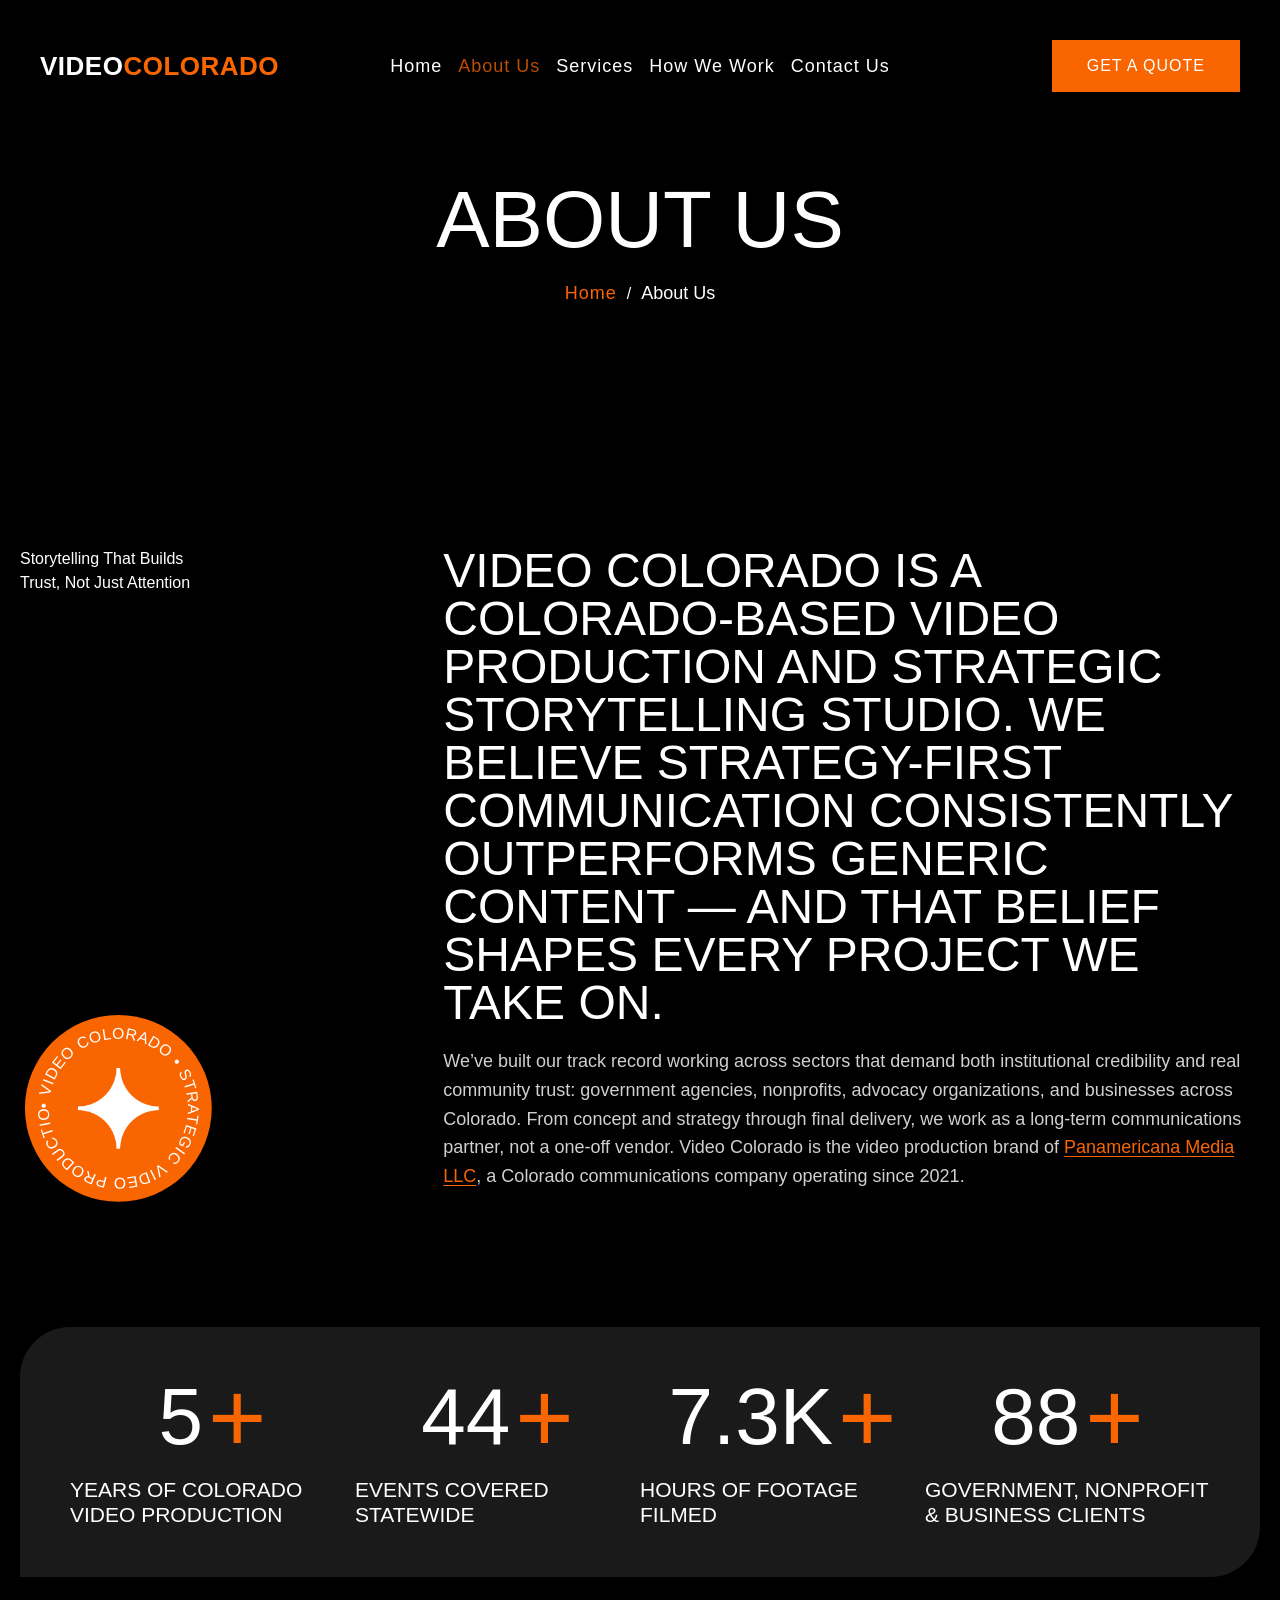
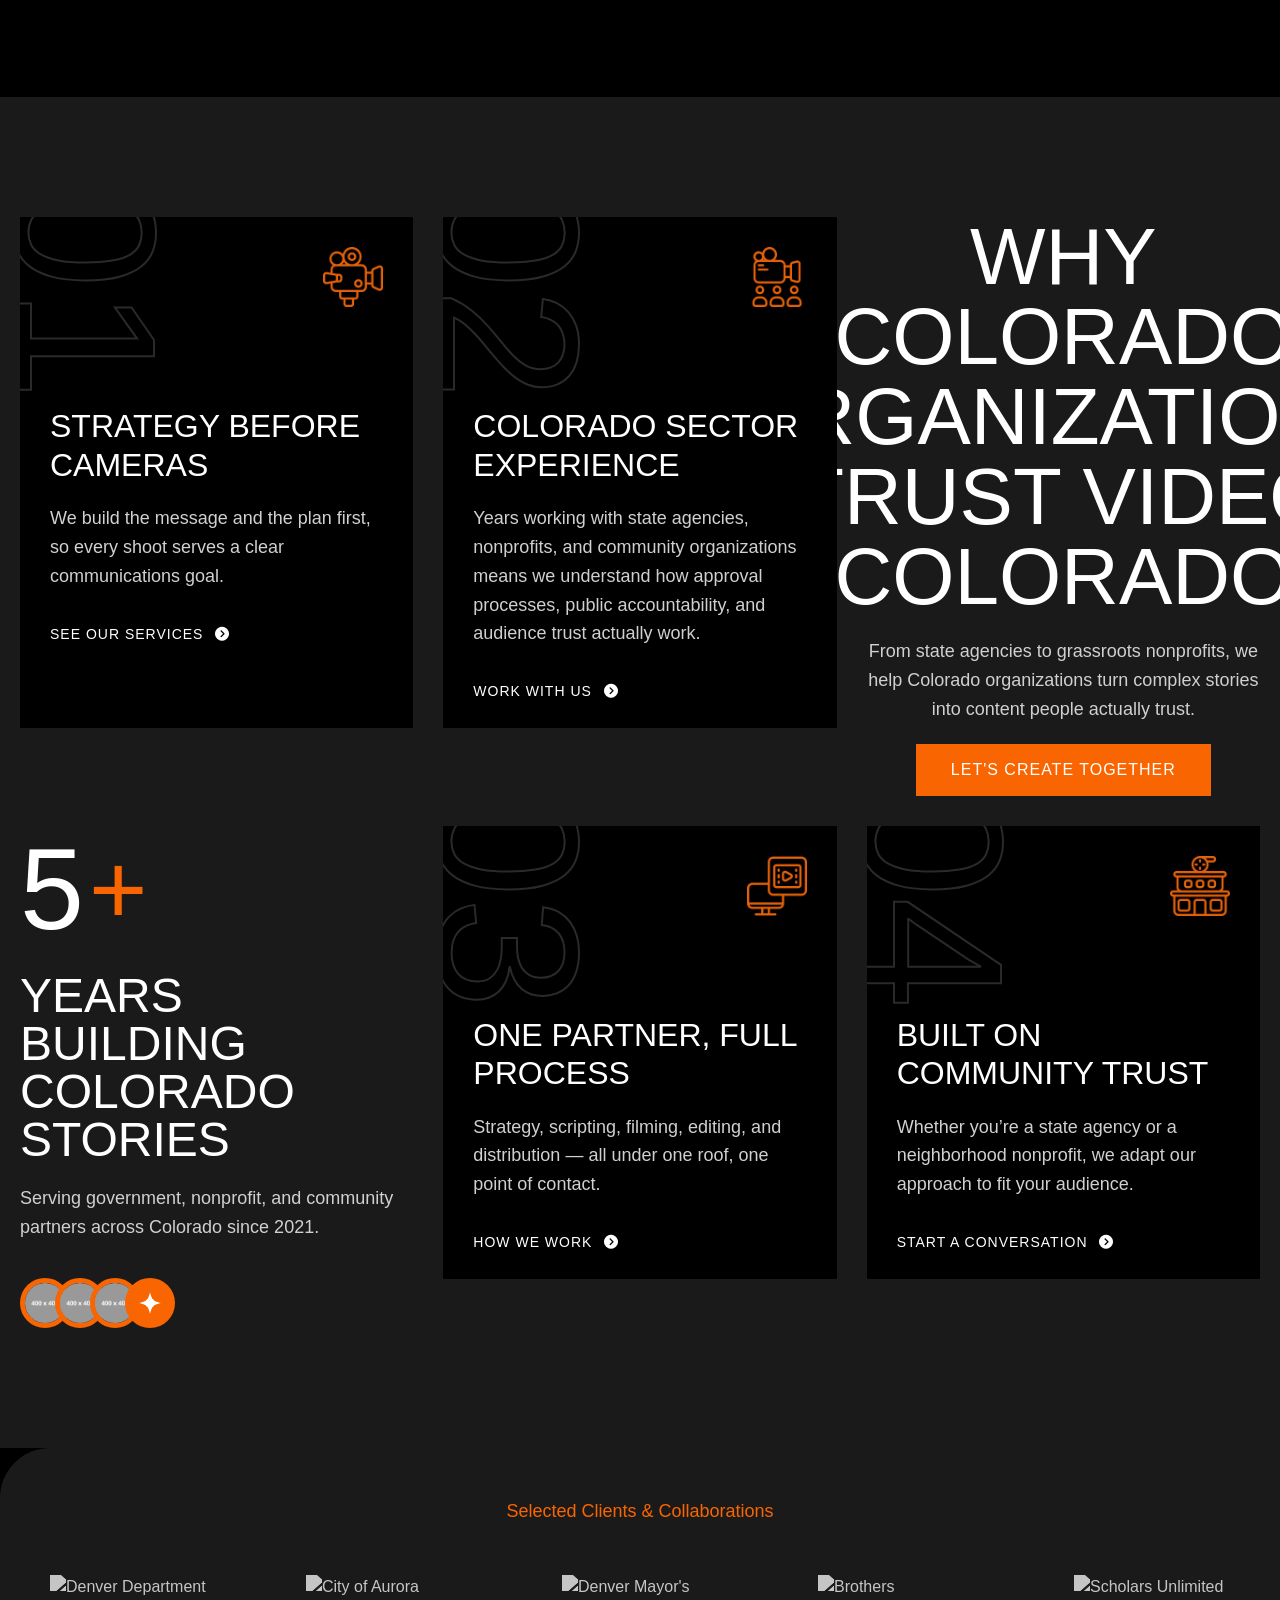
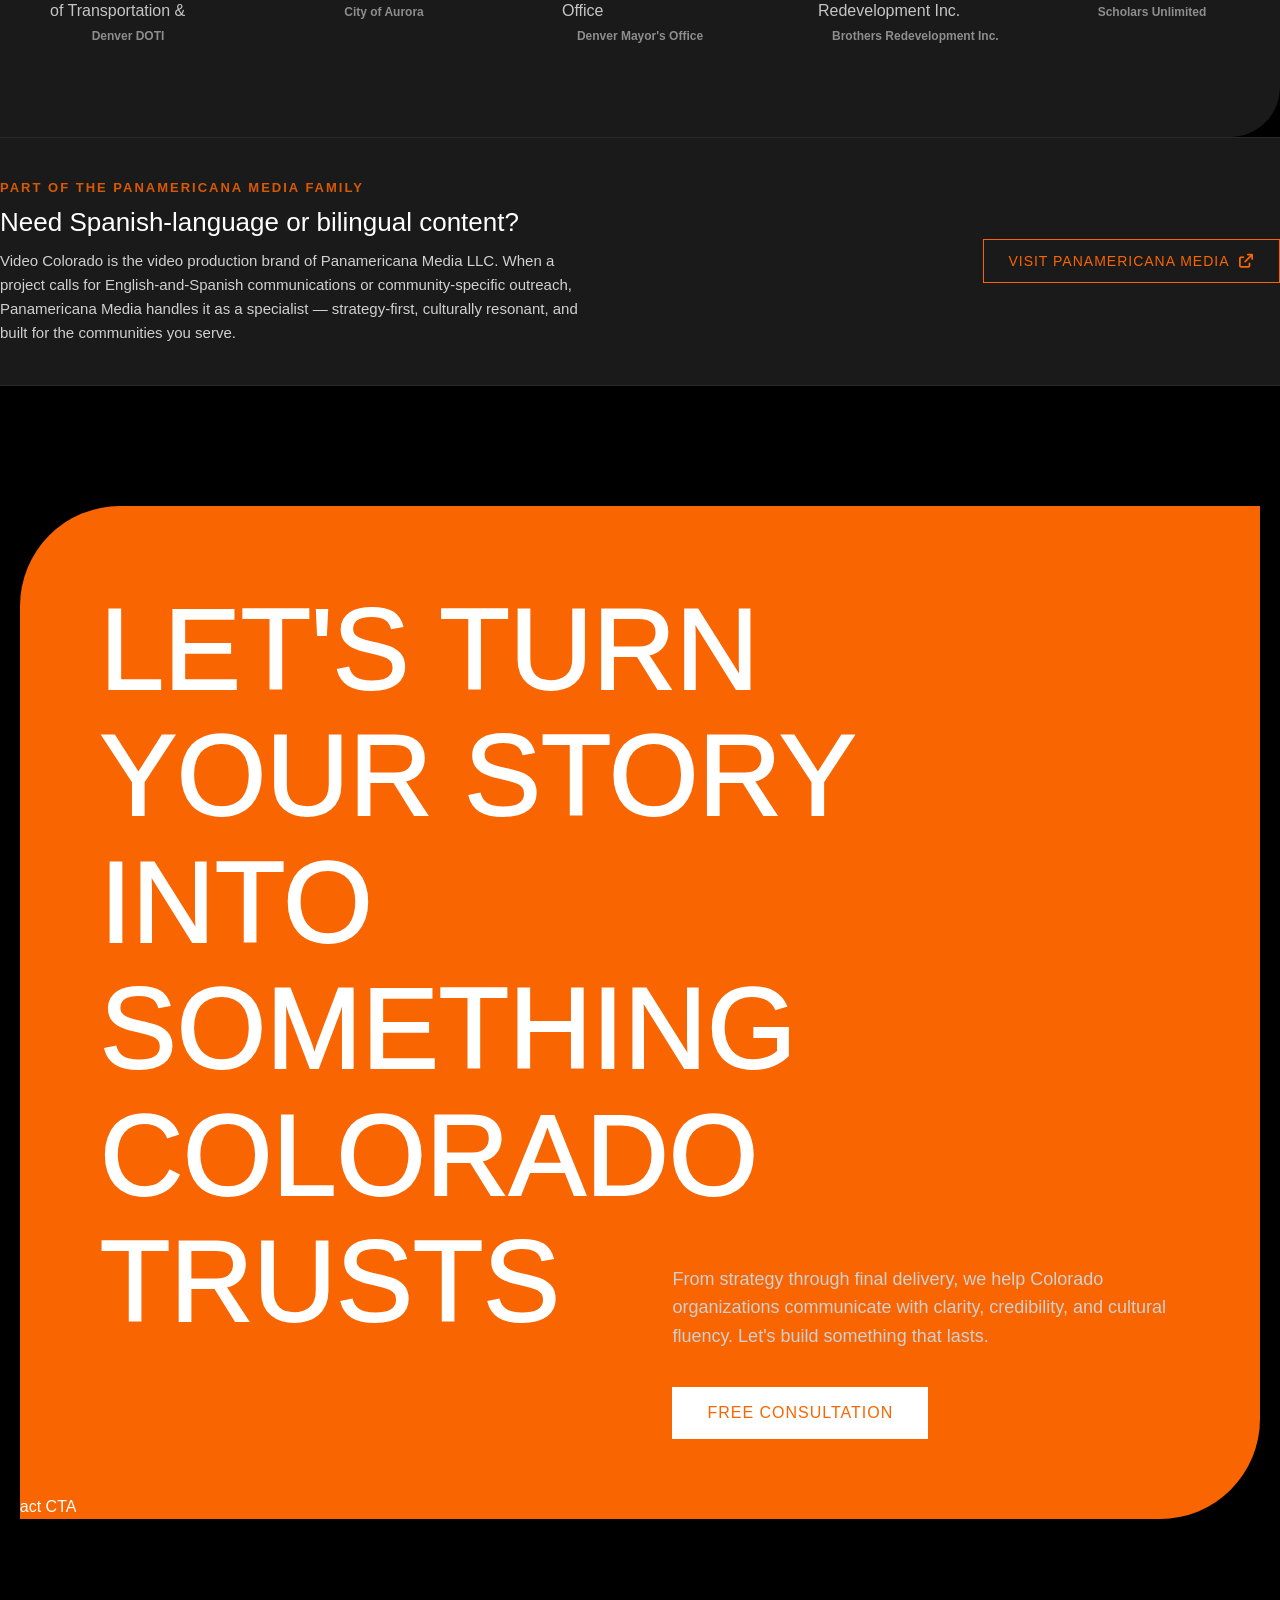
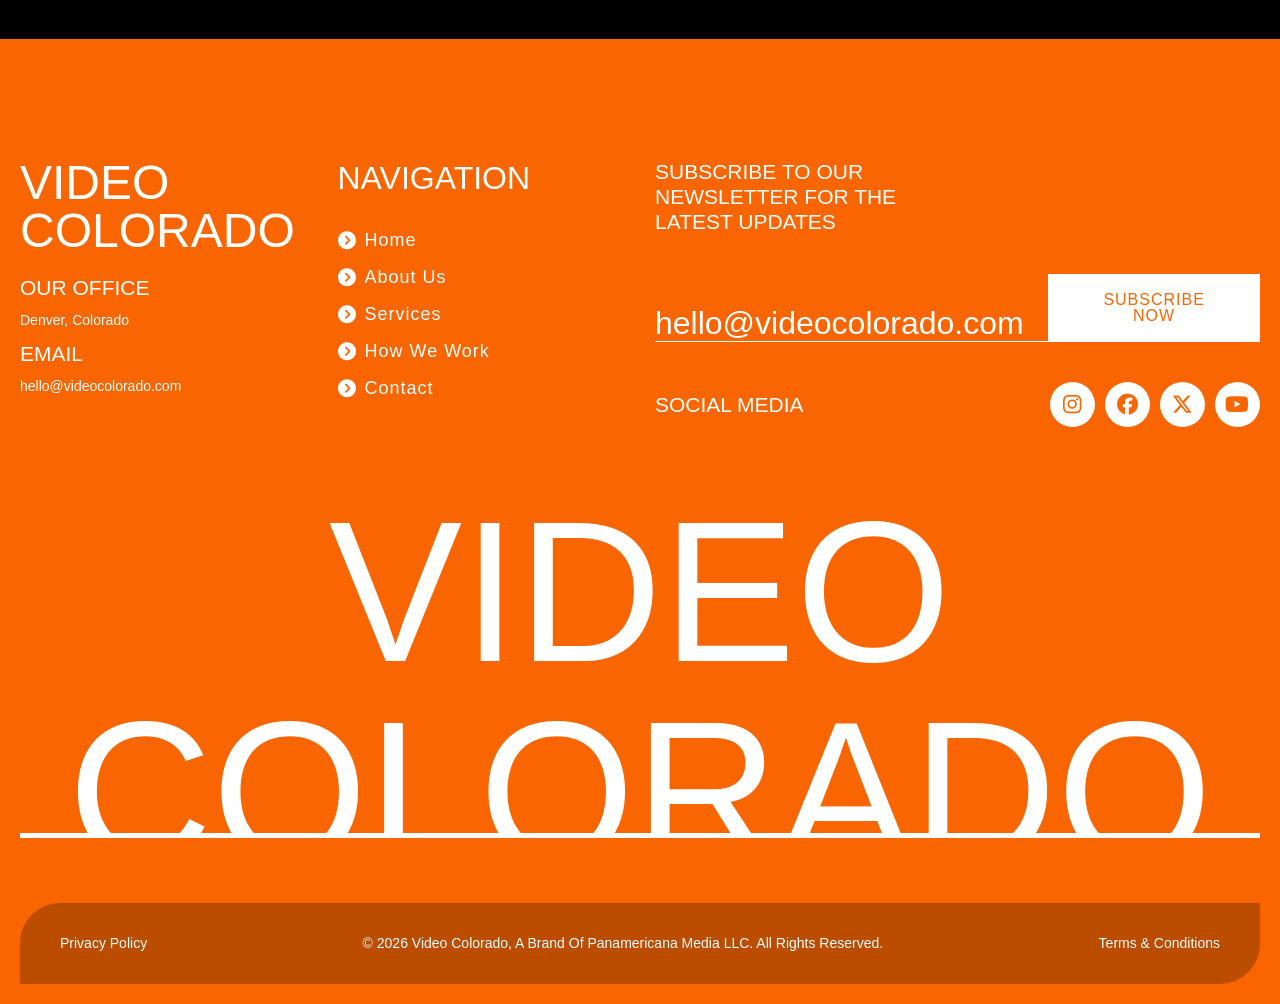
==== commit ffb68533: "Update about.html" ====
--- a/about.html
+++ b/about.html
@@ -181,37 +181,36 @@
   </section>
 
   <!-- Achievement Section -->
-  <!-- NOTE: "Operating Since" displays as static 2021 — do not add class="counter" here -->
   <section class="section pt-0">
     <div class="hero-container">
       <div class="achievement-container">
-        <div class="achievement-content">
-          <div class="achievement-stat-container">
-            <span class="achievement-stat">2021</span>
-            <span class="achievement-suffix"></span>
-          </div>
-          <h5>Operating Since</h5>
-        </div>
-        <div class="achievement-content">
-          <div class="achievement-stat-container">
-            <span class="achievement-stat counter" data-target="20">00</span>
-            <span class="achievement-suffix">+</span>
-          </div>
-          <h5>Colorado Organizations Served</h5>
-        </div>
-        <div class="achievement-content">
-          <div class="achievement-stat-container">
-            <span class="achievement-stat counter" data-target="10">00</span>
-            <span class="achievement-suffix">+</span>
-          </div>
-          <h5>Government &amp; Community Partners</h5>
-        </div>
         <div class="achievement-content">
           <div class="achievement-stat-container">
             <span class="achievement-stat counter" data-target="5">00</span>
             <span class="achievement-suffix">+</span>
           </div>
-          <h5>Sectors Served</h5>
+          <h5>Years of Colorado Video Production</h5>
+        </div>
+        <div class="achievement-content">
+          <div class="achievement-stat-container">
+            <span class="achievement-stat counter" data-target="50">00</span>
+            <span class="achievement-suffix">+</span>
+          </div>
+          <h5>Events Covered Statewide</h5>
+        </div>
+        <div class="achievement-content">
+          <div class="achievement-stat-container">
+            <span class="achievement-stat counter" data-target="10000">00</span>
+            <span class="achievement-suffix">+</span>
+          </div>
+          <h5>Hours of Footage Filmed</h5>
+        </div>
+        <div class="achievement-content">
+          <div class="achievement-stat-container">
+            <span class="achievement-stat counter" data-target="100">00</span>
+            <span class="achievement-suffix">+</span>
+          </div>
+          <h5>Government, Nonprofit &amp; Business Clients</h5>
         </div>
       </div>
     </div>
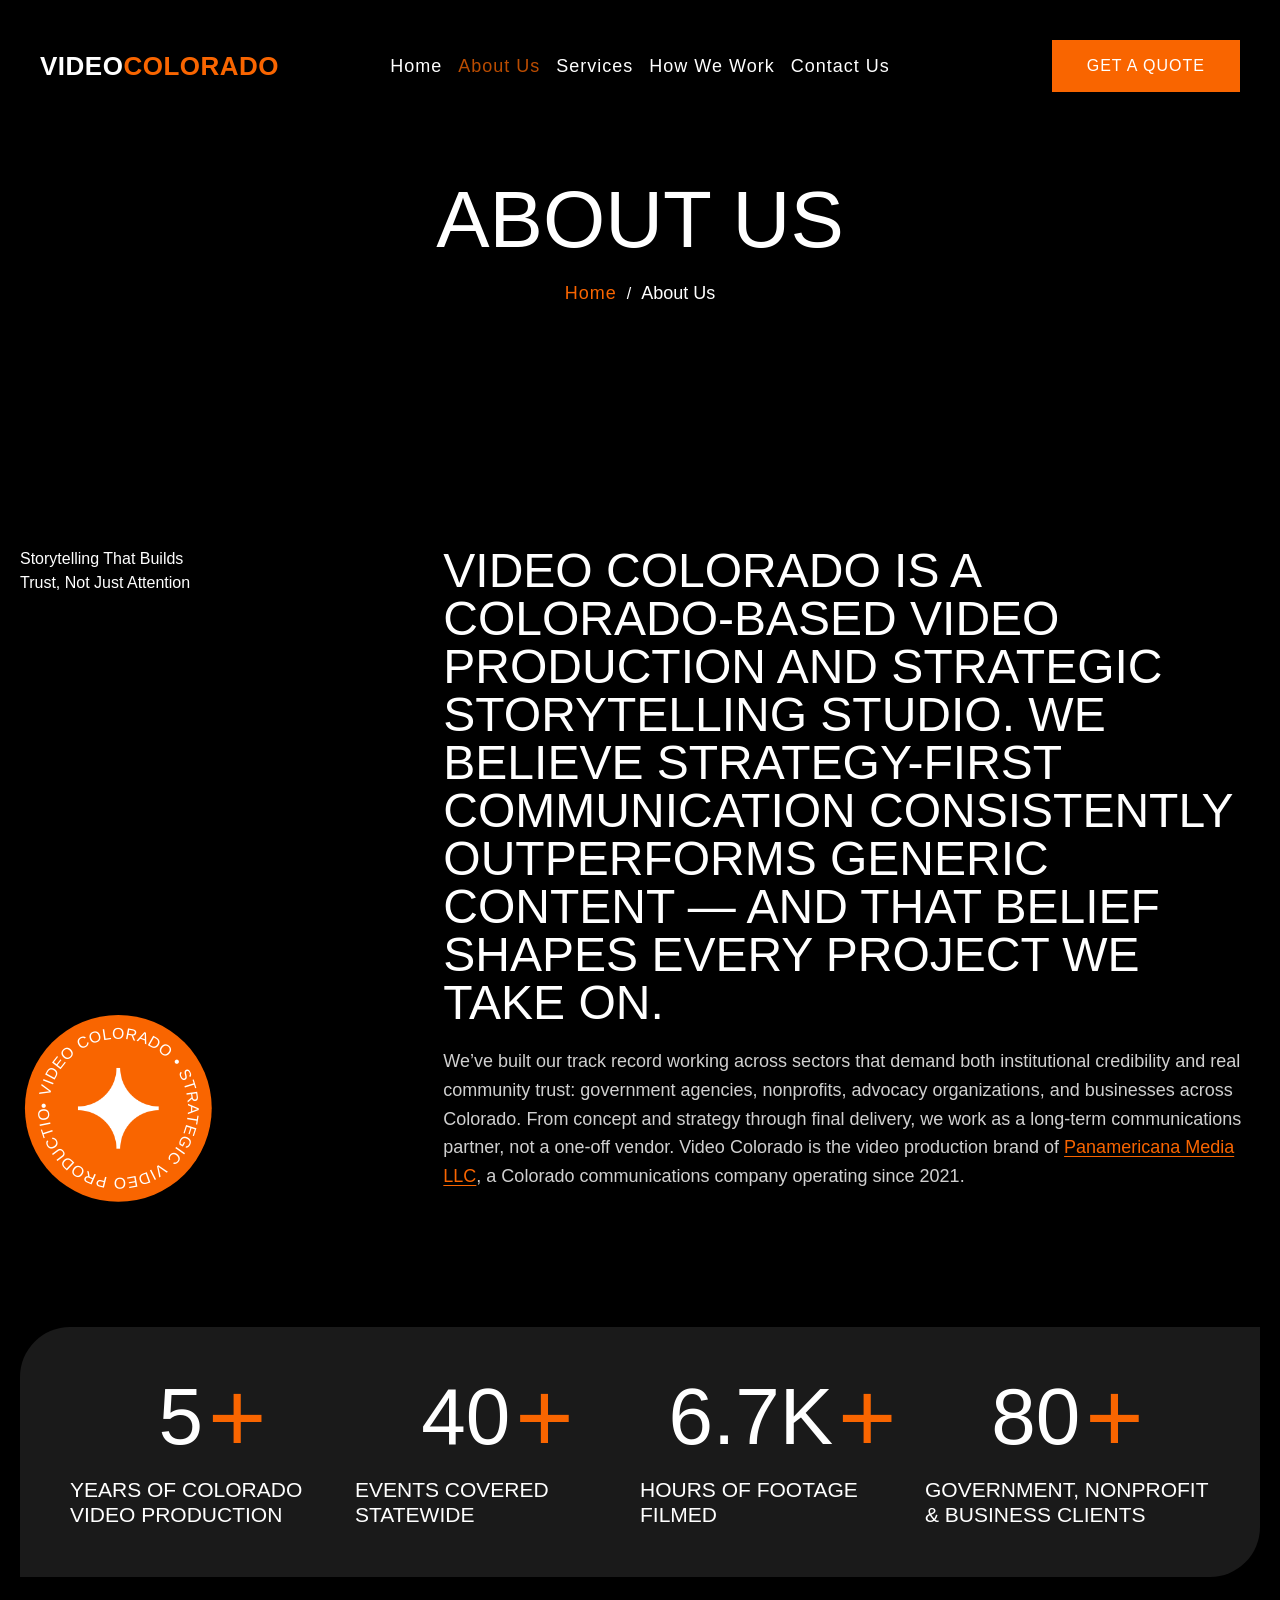
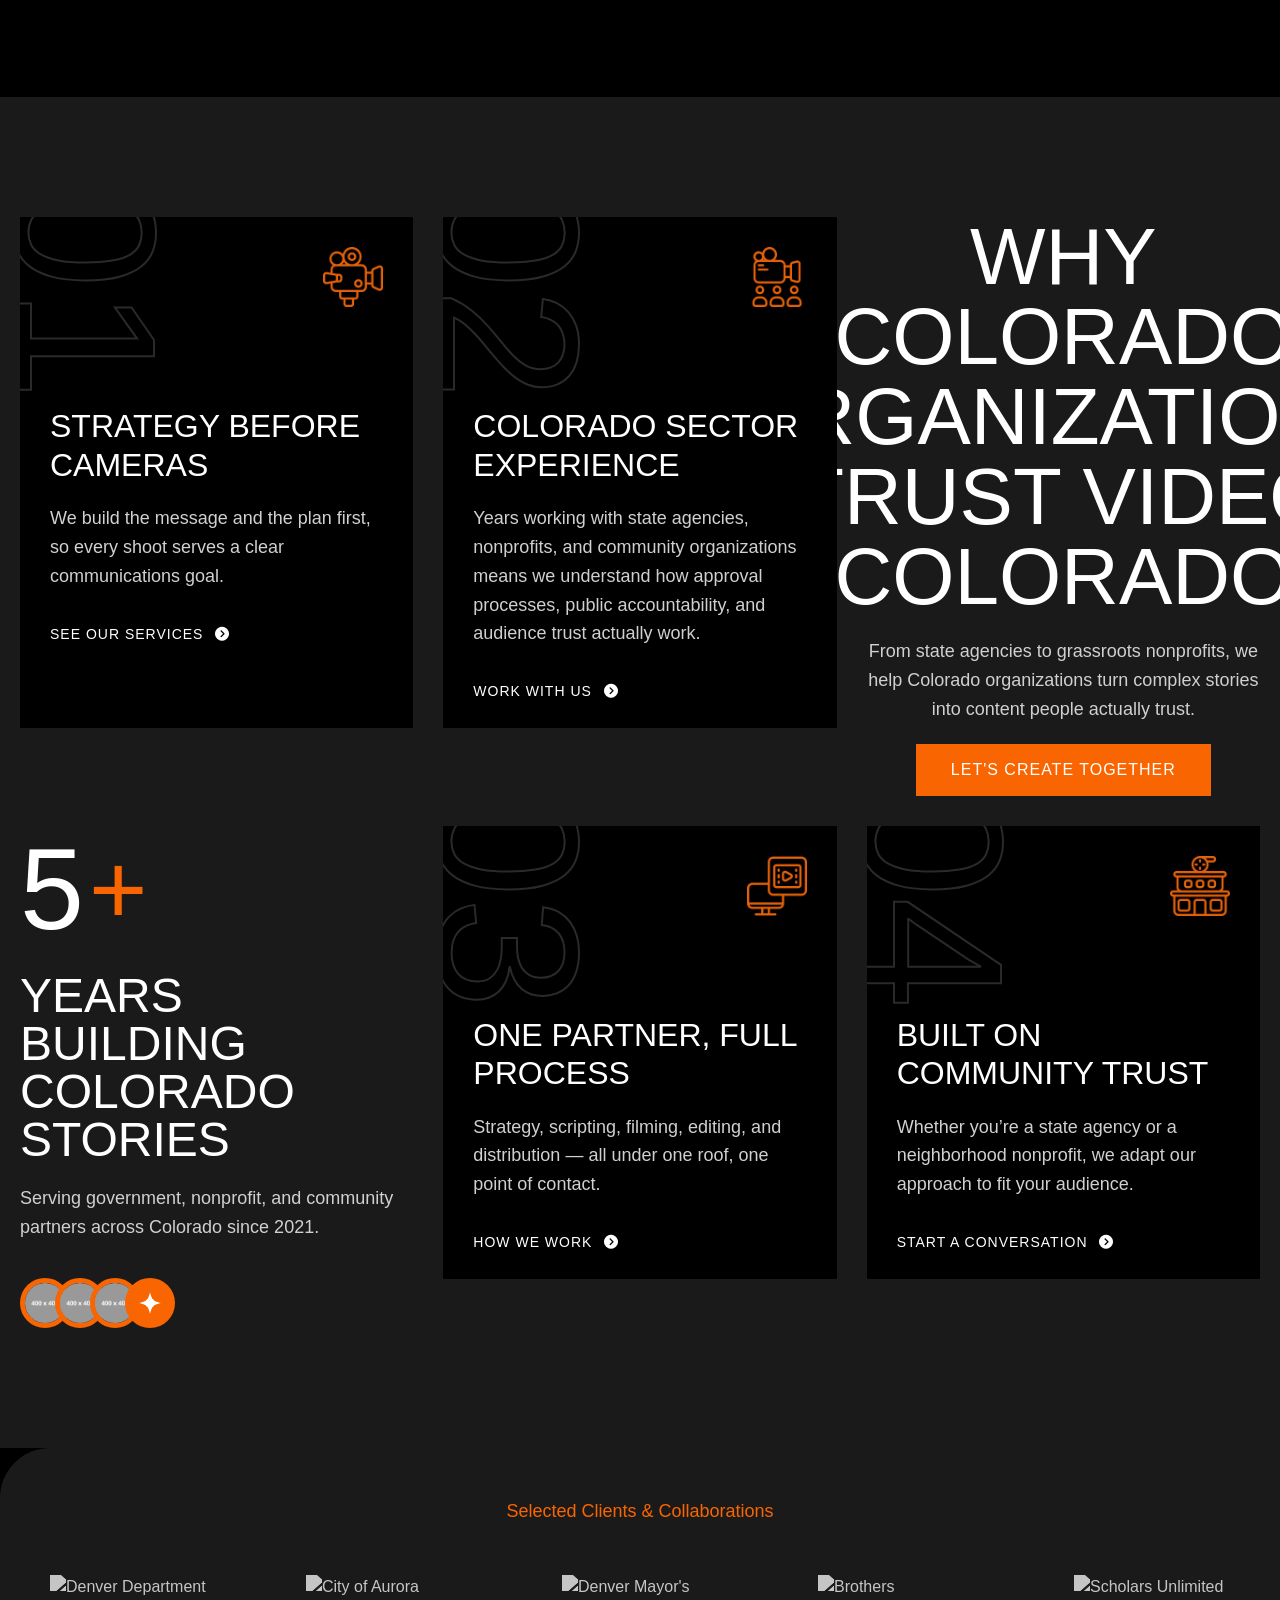
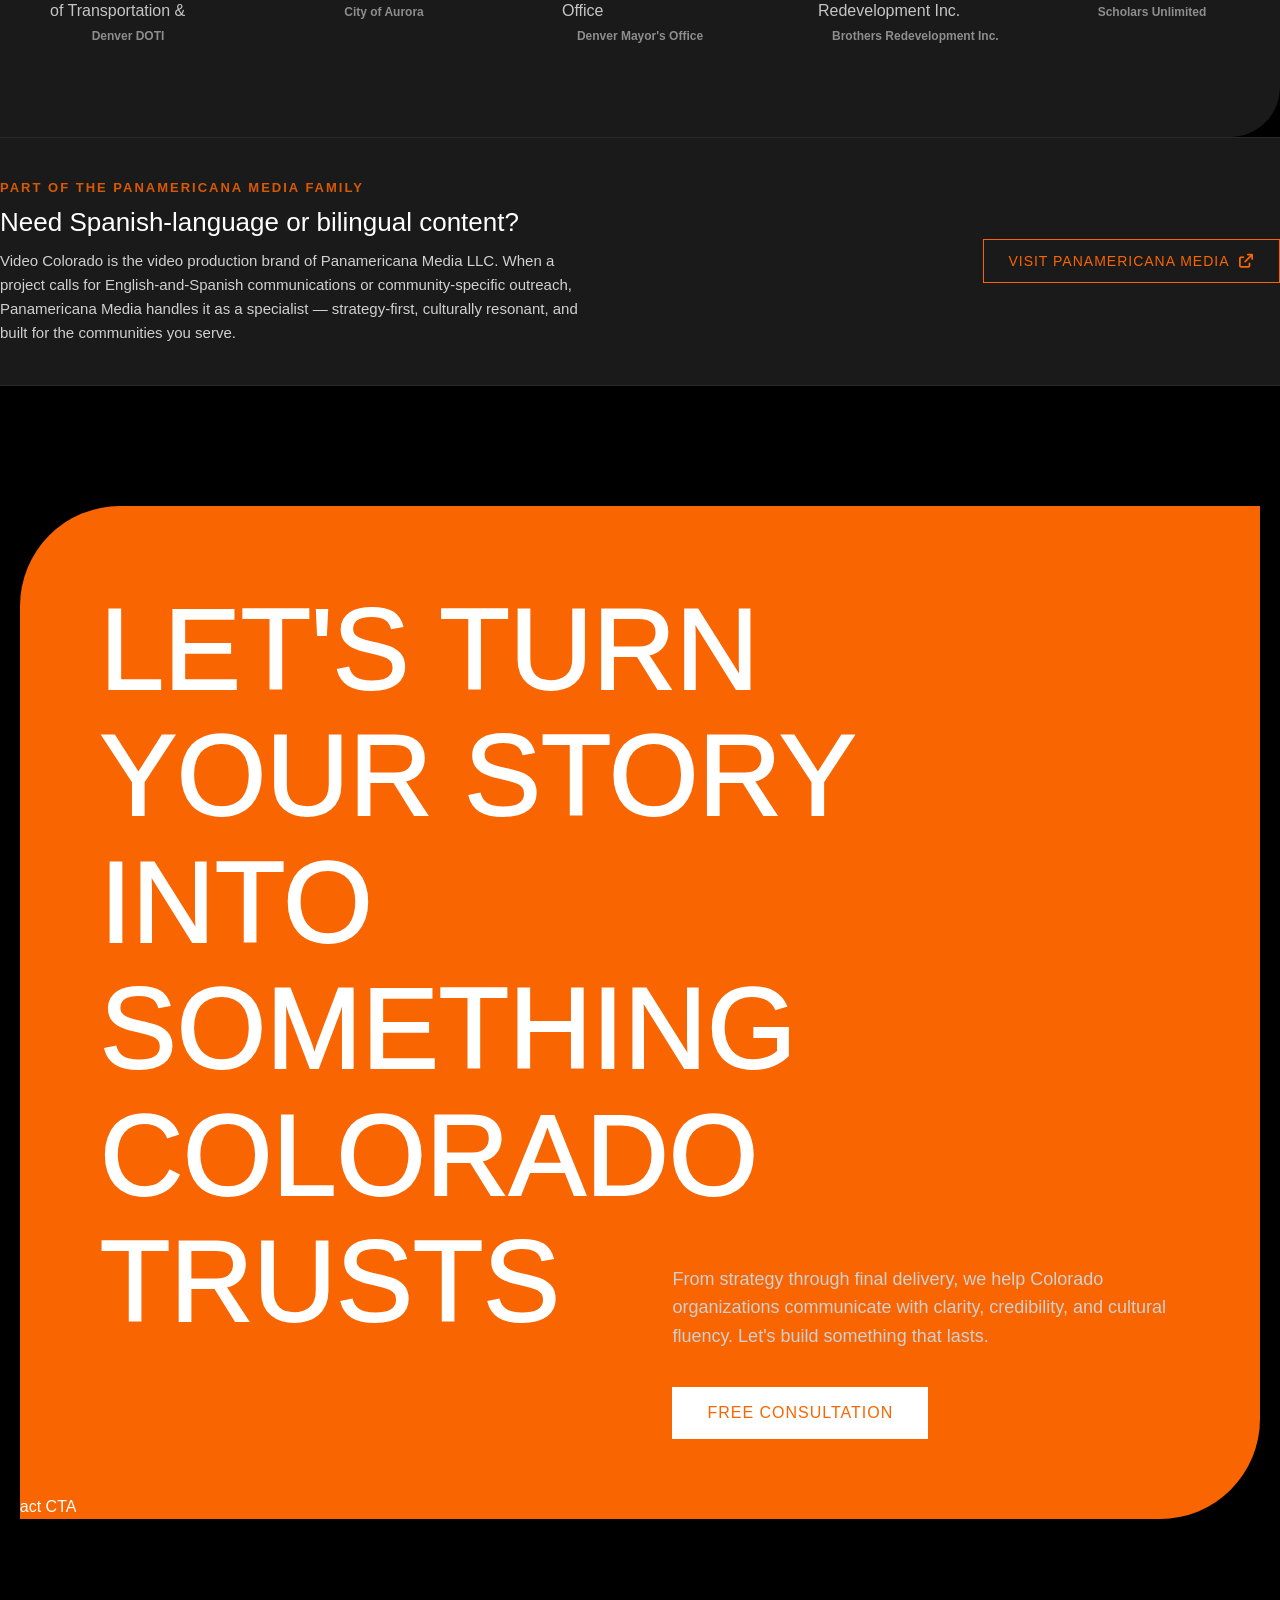
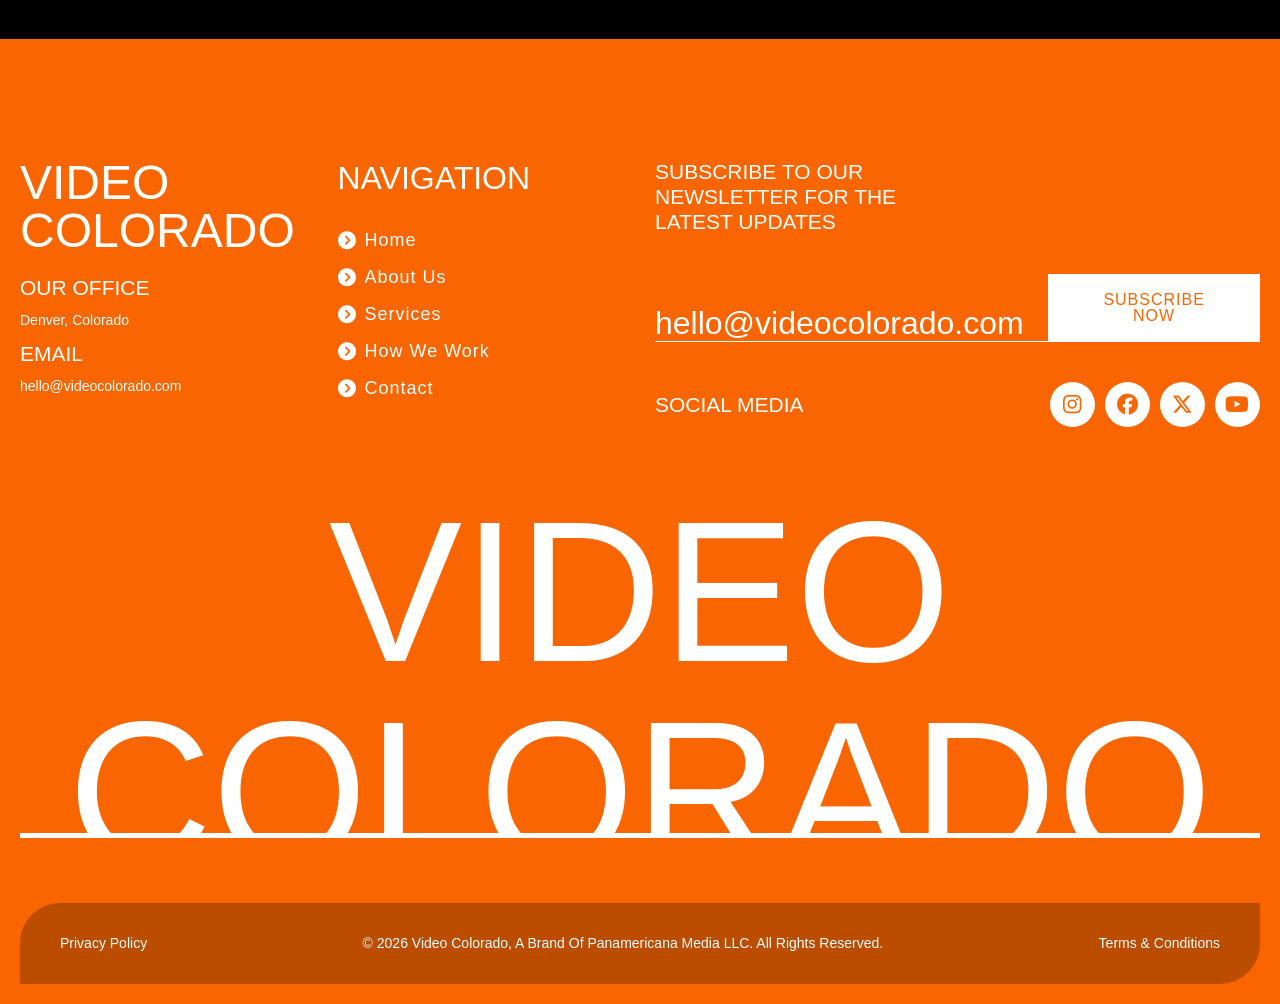
==== commit 0af96a1c: "Update link for 'How We Work' page" ====
--- a/about.html
+++ b/about.html
@@ -63,7 +63,7 @@
                   <a class="nav-link" href="./services.html">Services</a>
                 </li>
                 <li class="nav-item">
-                  <a class="nav-link" href="./pricing.html">How We Work</a>
+                  <a class="nav-link" href="./how-we-work.html">How We Work</a>
                 </li>
                 <li class="nav-item">
                   <a class="nav-link" href="./contact.html">Contact Us</a>
--- a/assets/css/main.css
+++ b/assets/css/main.css
@@ -1106,14 +1106,23 @@
 /* 14. Banner Styles */
 
 .banner-home-video{
-    display: flex;
+
+    display: flex;
+
     flex-direction: row;
+
     align-items: flex-end;
-    min-height: 100vh;
-    padding: 120px 20px 0px 20px;
-    position: relative;
+
+    min-height: 760px;
+
+    padding: 100px 20px 0px 20px;
+
+    position: relative;
+
     overflow: hidden;
+
     z-index: 2;
+
 }
 
 .banner-home-video::before{
@@ -1121,7 +1130,12 @@
     position: absolute;
     inset: 0;
     background-color: transparent;
-    background-image: radial-gradient(at top left, #12121259 0%, var(--secondary) 100%);
+    background-image: linear-gradient(
+        to bottom,
+        rgba(0, 0, 0, 0.35) 0%,
+        rgba(0, 0, 0, 0.15) 40%,
+        rgba(0, 0, 0, 0.55) 100%
+    );
     z-index: 1;
 }
 
@@ -1131,7 +1145,7 @@
     justify-content: space-between;
     width: 100%;
     height: 100%;
-    padding-bottom: 80px;
+    padding-bottom: 50px;
 }
 
 #banner-video-background {
@@ -2290,9 +2304,17 @@
     display: flex;
     flex-direction: column;
     justify-content: flex-end;
-    min-height: 600px;
     align-items: flex-end;
-    padding-bottom: 80px;
+    position: relative;
+    overflow: hidden;
+    z-index: 1;
+    min-height: 350px;
+    padding-top: 120px;
+    padding-bottom: 30px;
+}
+
+.testimonial-card-container{
+    padding: 0px 20px 80px 20px;
     position: relative;
     overflow: hidden;
     z-index: 1;
@@ -2315,7 +2337,11 @@
     content: "";
     position: absolute;
     background-color: transparent;
-    background-image: linear-gradient(180deg, var(--accent-color-4) 30%, var(--secondary) 94%);
+    background-image: linear-gradient(
+        180deg,
+        var(--accent-color-4) 30%,
+        var(--secondary) 94%
+    );
     width: 100%;
     height: 100%;
     top: 0;
@@ -2334,13 +2360,6 @@
     margin-right: auto;
 }
 
-.testimonial-card-container{
-    padding: 0px 20px 120px 20px;
-    position: relative;
-    overflow: hidden;
-    z-index: 1;
-}
-
 .testimonial-card-wrapper {
     position: absolute;
     min-height: 100%;
@@ -2360,7 +2379,11 @@
     width: 100%;
     height: 100%;
     background-color: transparent;
-    background-image: linear-gradient(180deg, var(--accent-color-4) 0%, var(--secondary) 89%);
+    background-image: linear-gradient(
+        180deg,
+        var(--accent-color-4) 0%,
+        var(--secondary) 89%
+    );
     z-index: -1;
 }
 
@@ -2380,7 +2403,6 @@
     text-transform: uppercase;
     line-height: 1.2em;
 }
-
 /* 29. Pricing Style */
 
 .pricing-content-container{
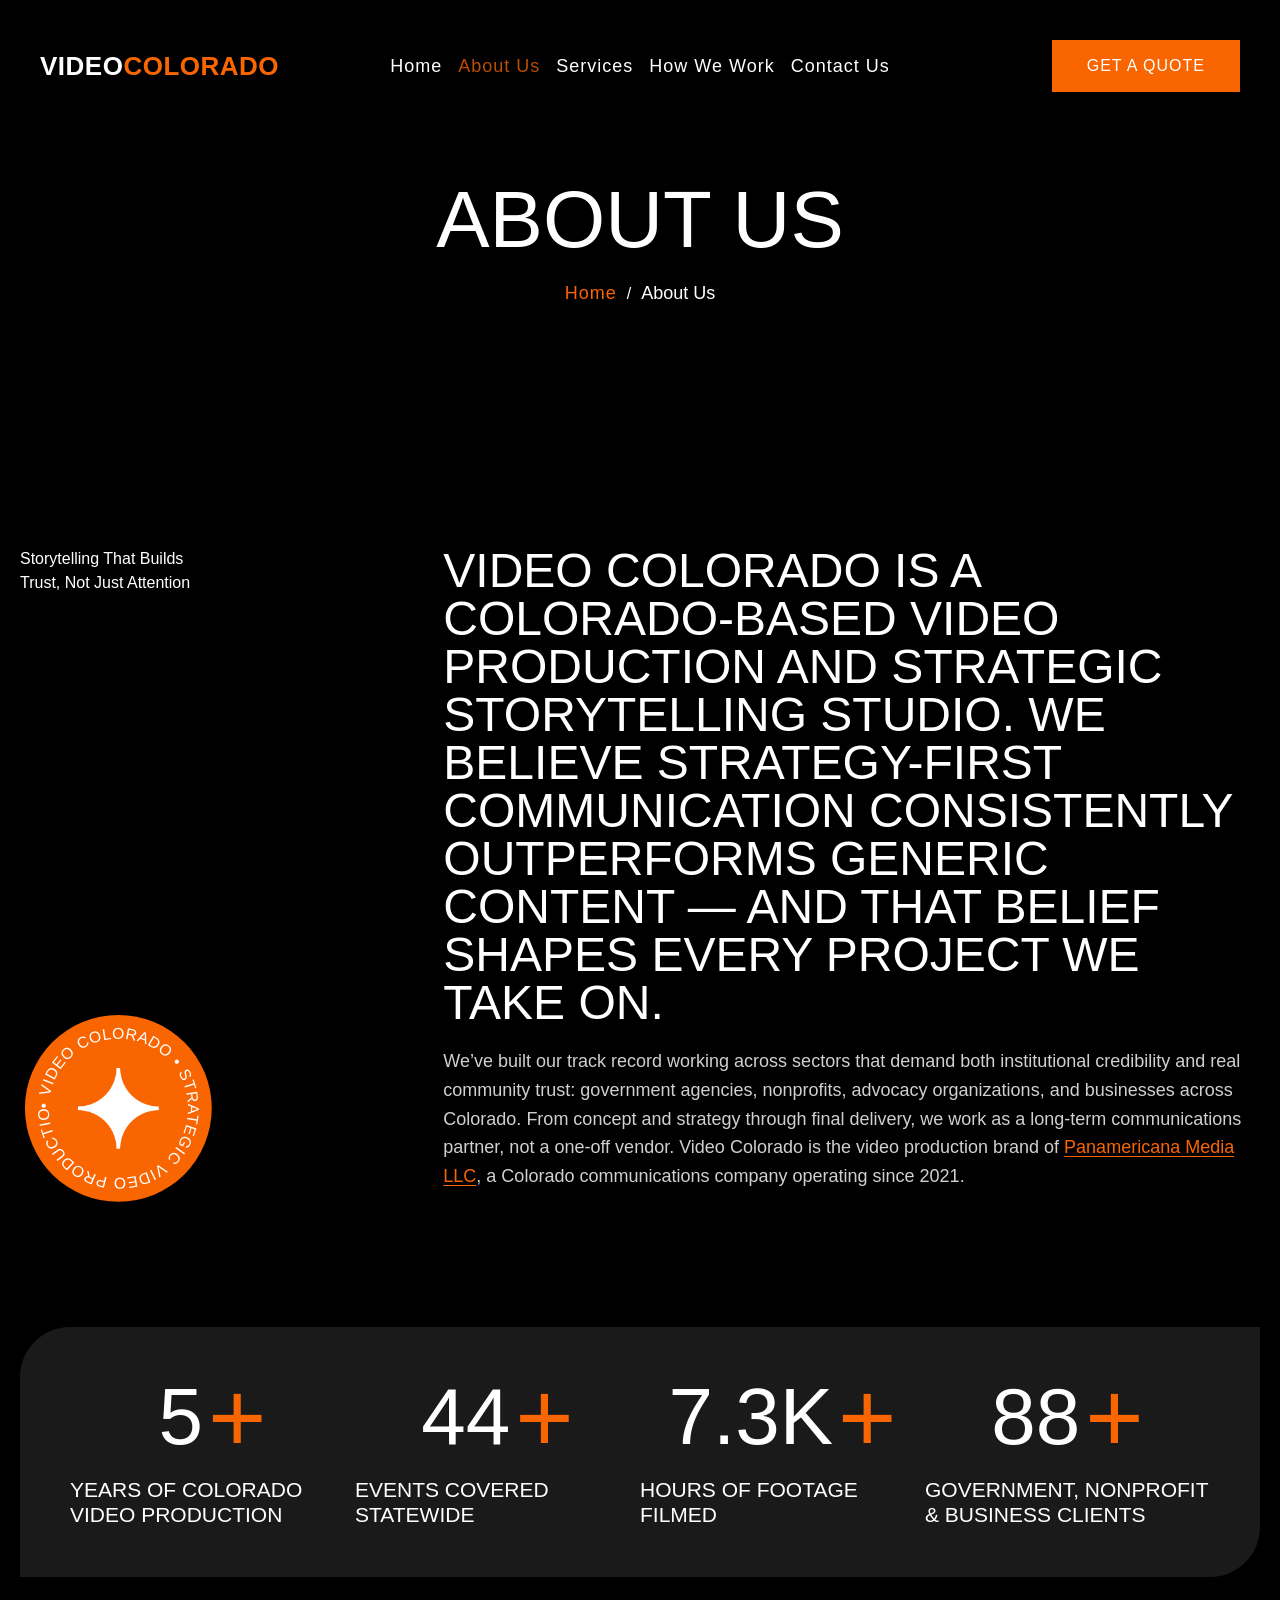
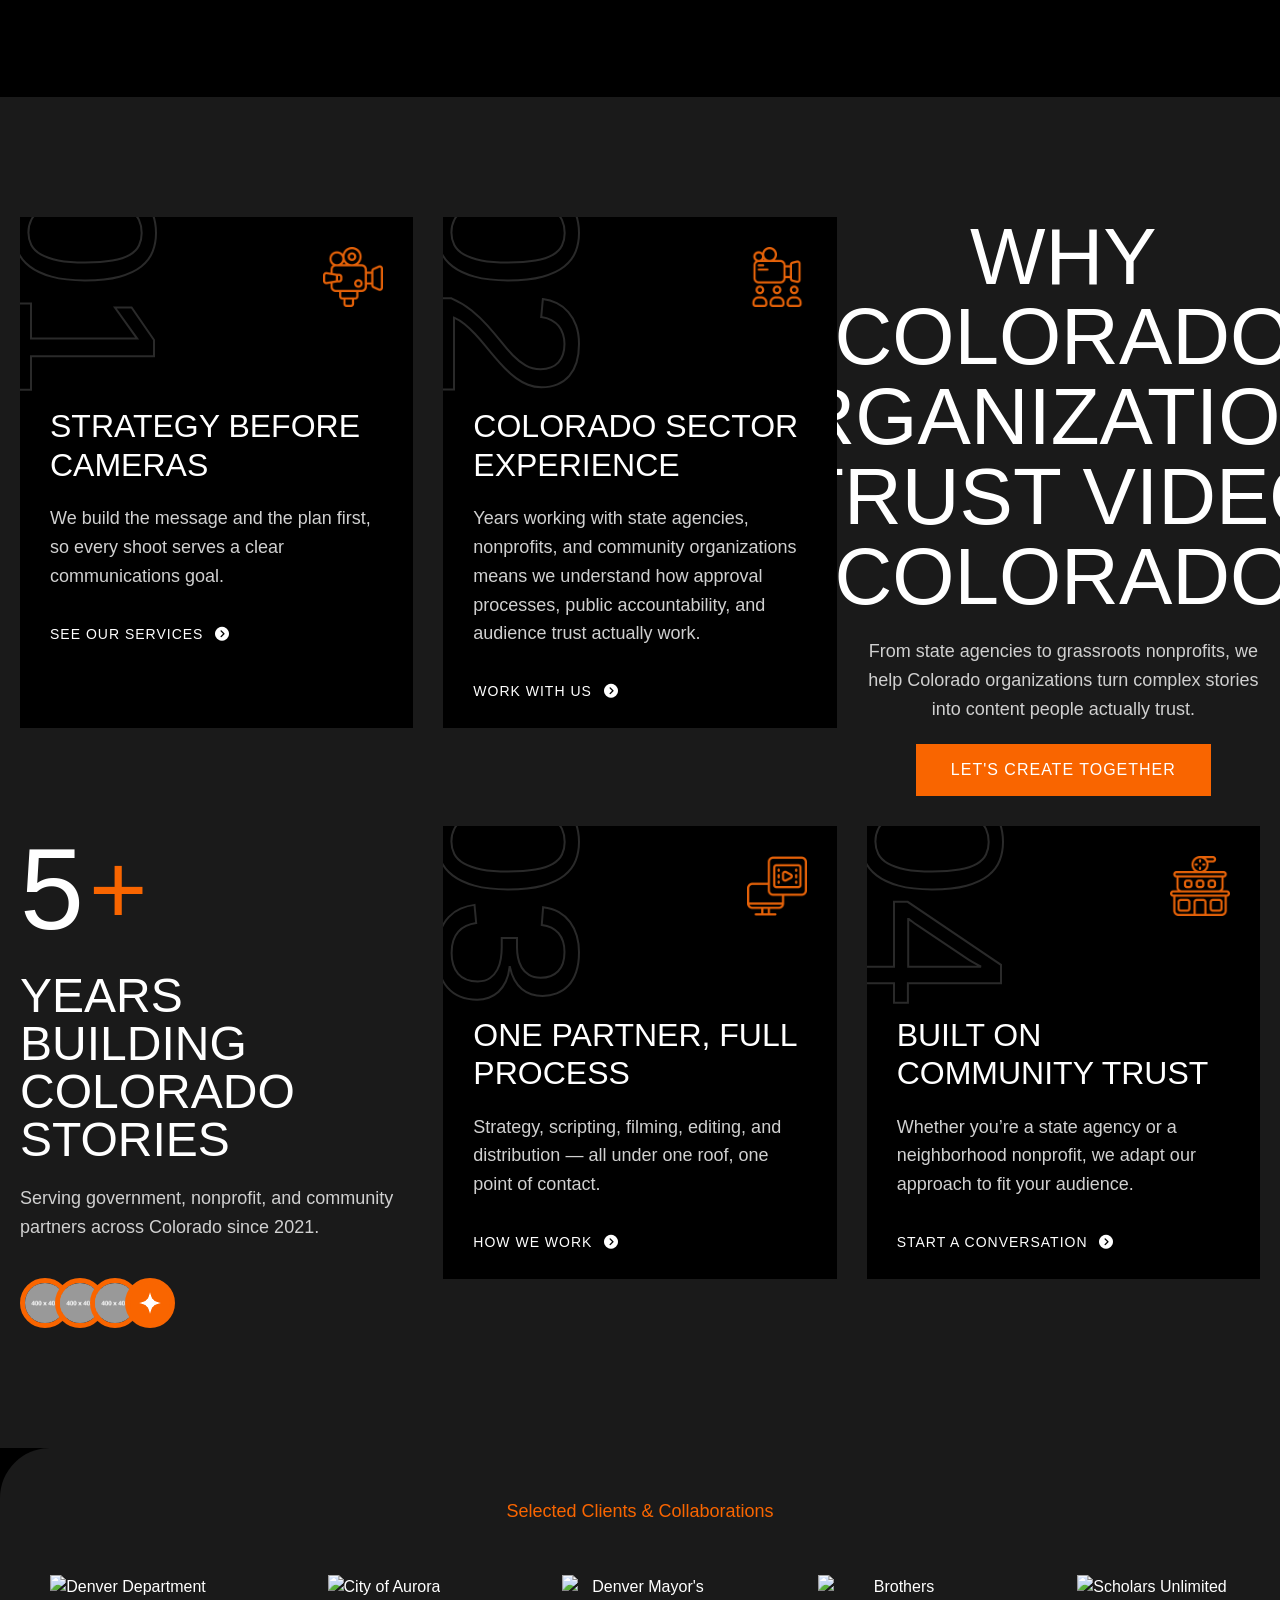
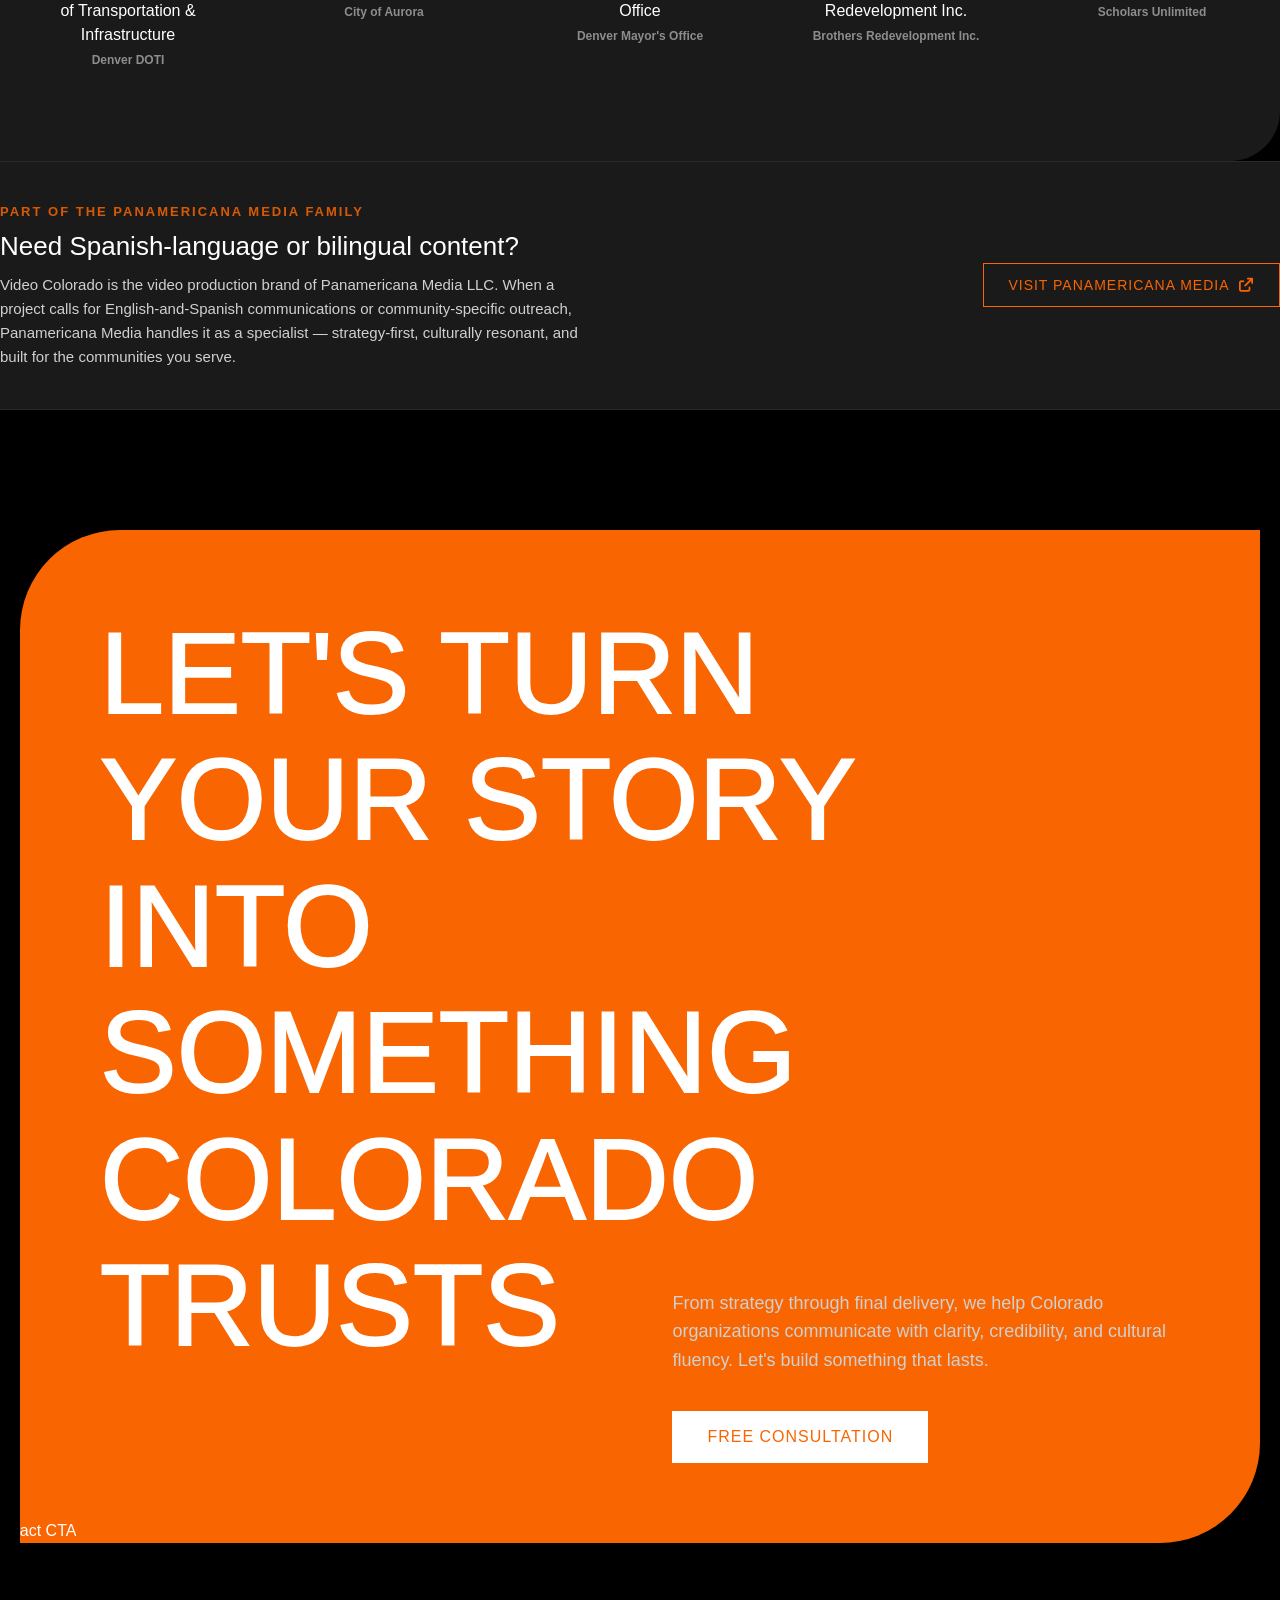
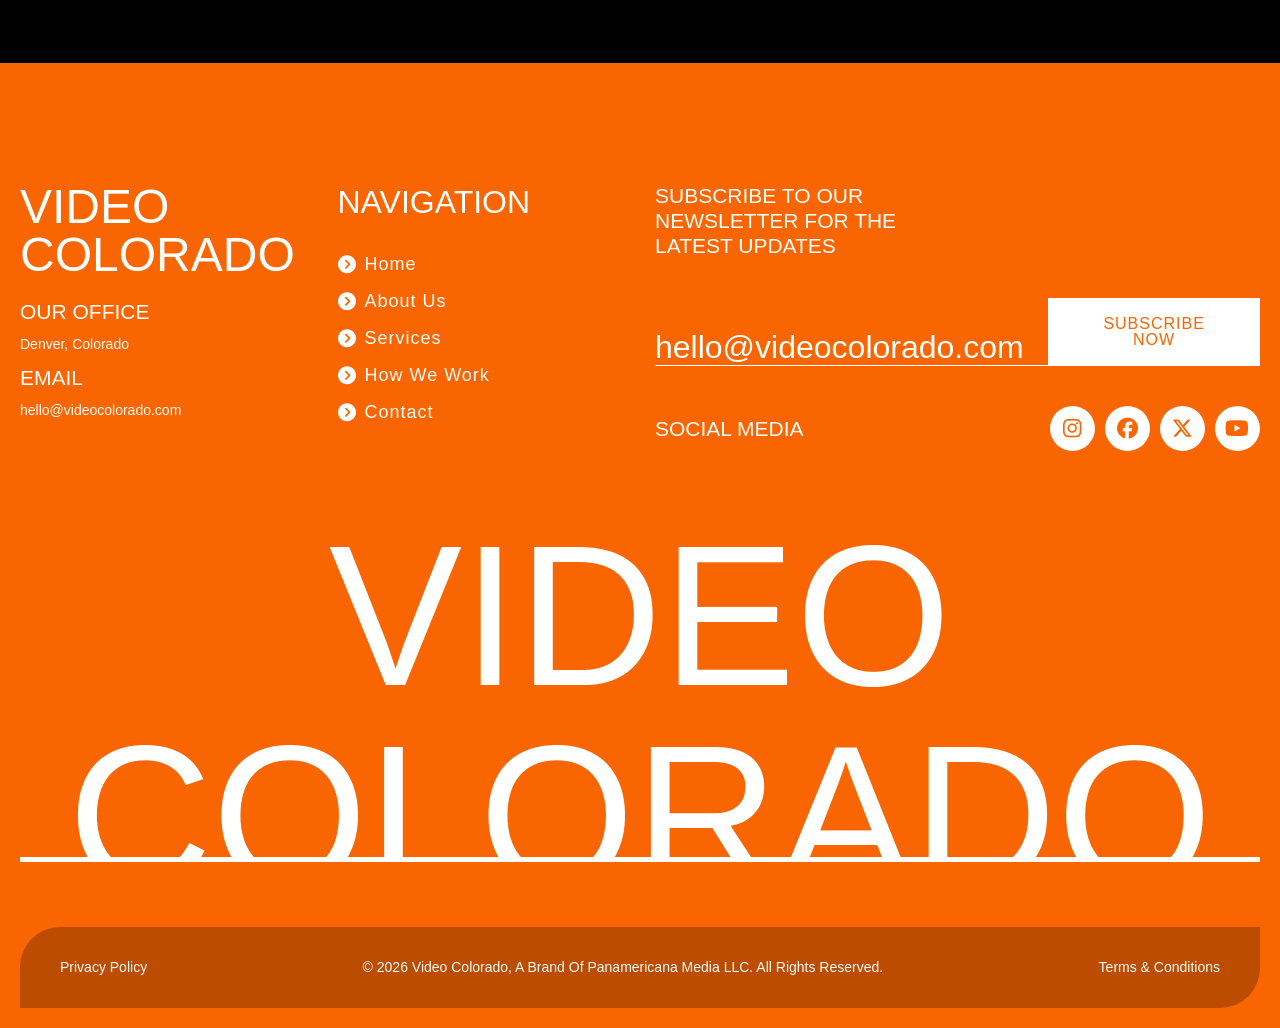
==== commit 49ab065f: "Update styles for partner logos and swiper layout Refactor CSS for partner logos and add swiper styl" ====
--- a/about.html
+++ b/about.html
@@ -9,7 +9,7 @@
 <link rel="icon" type="image/png" sizes="32x32" href="./assets/images/favicon-video-colorado-32.png">
 <link rel="apple-touch-icon" sizes="180x180" href="./assets/images/favicon-video-colorado-180.png">
 <style>
-  /* Client logo display in partner swiper */
+  <style>
   .partner-logo {
     max-height: 48px;
     width: auto;
@@ -21,16 +21,19 @@
     opacity: 0.75;
     transition: opacity 0.2s ease;
   }
-  .partner-logo:hover {
-    opacity: 1;
-  }
-  /* Fallback text shown while logo files are missing.
-     Once all files are in ./assets/images/clients/, change display to none */
+  .partner-logo:hover { opacity: 1; }
   .partner-name-fallback {
     display: block;
     font-size: 0.75rem;
     opacity: 0.5;
     margin-top: 0.25rem;
+    text-align: center;
+  }
+  .swiperpartner .swiper-slide {
+    display: flex;
+    flex-direction: column;
+    align-items: center;
+    justify-content: center;
     text-align: center;
   }
 </style>
